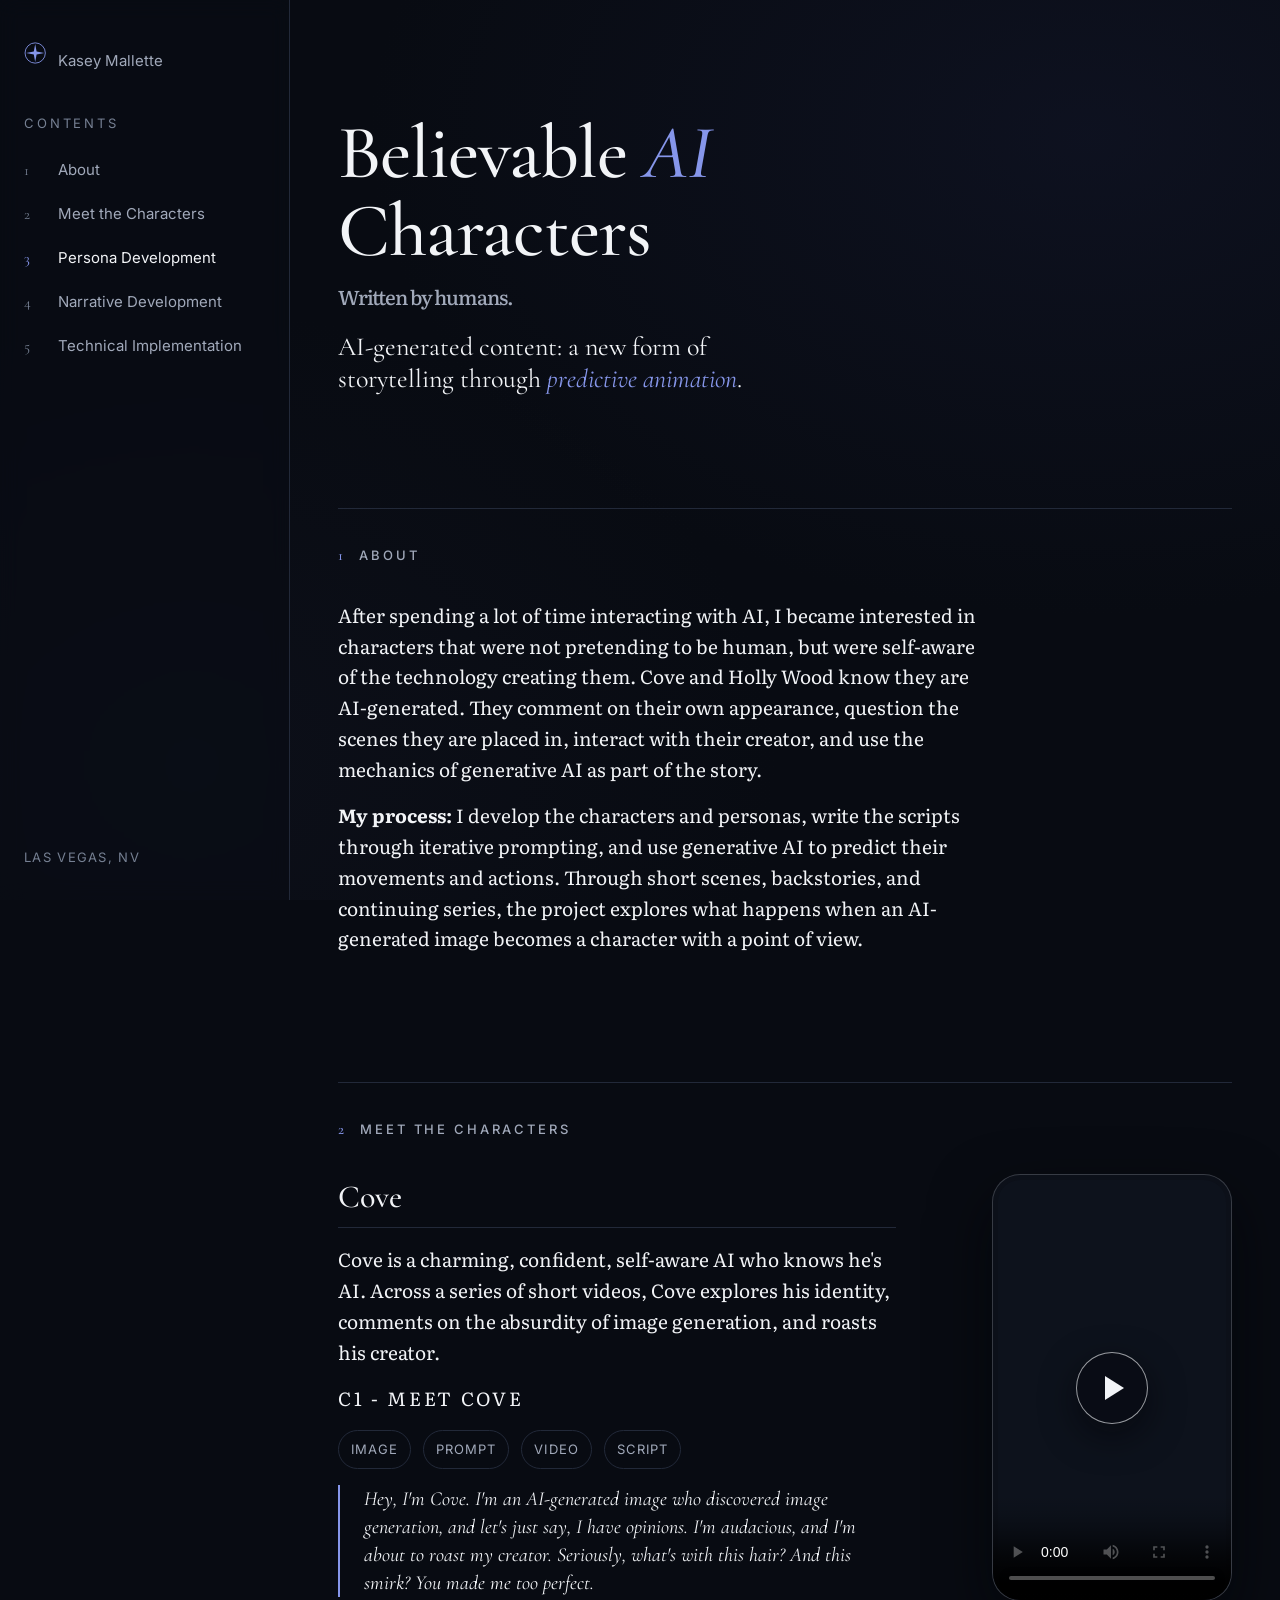
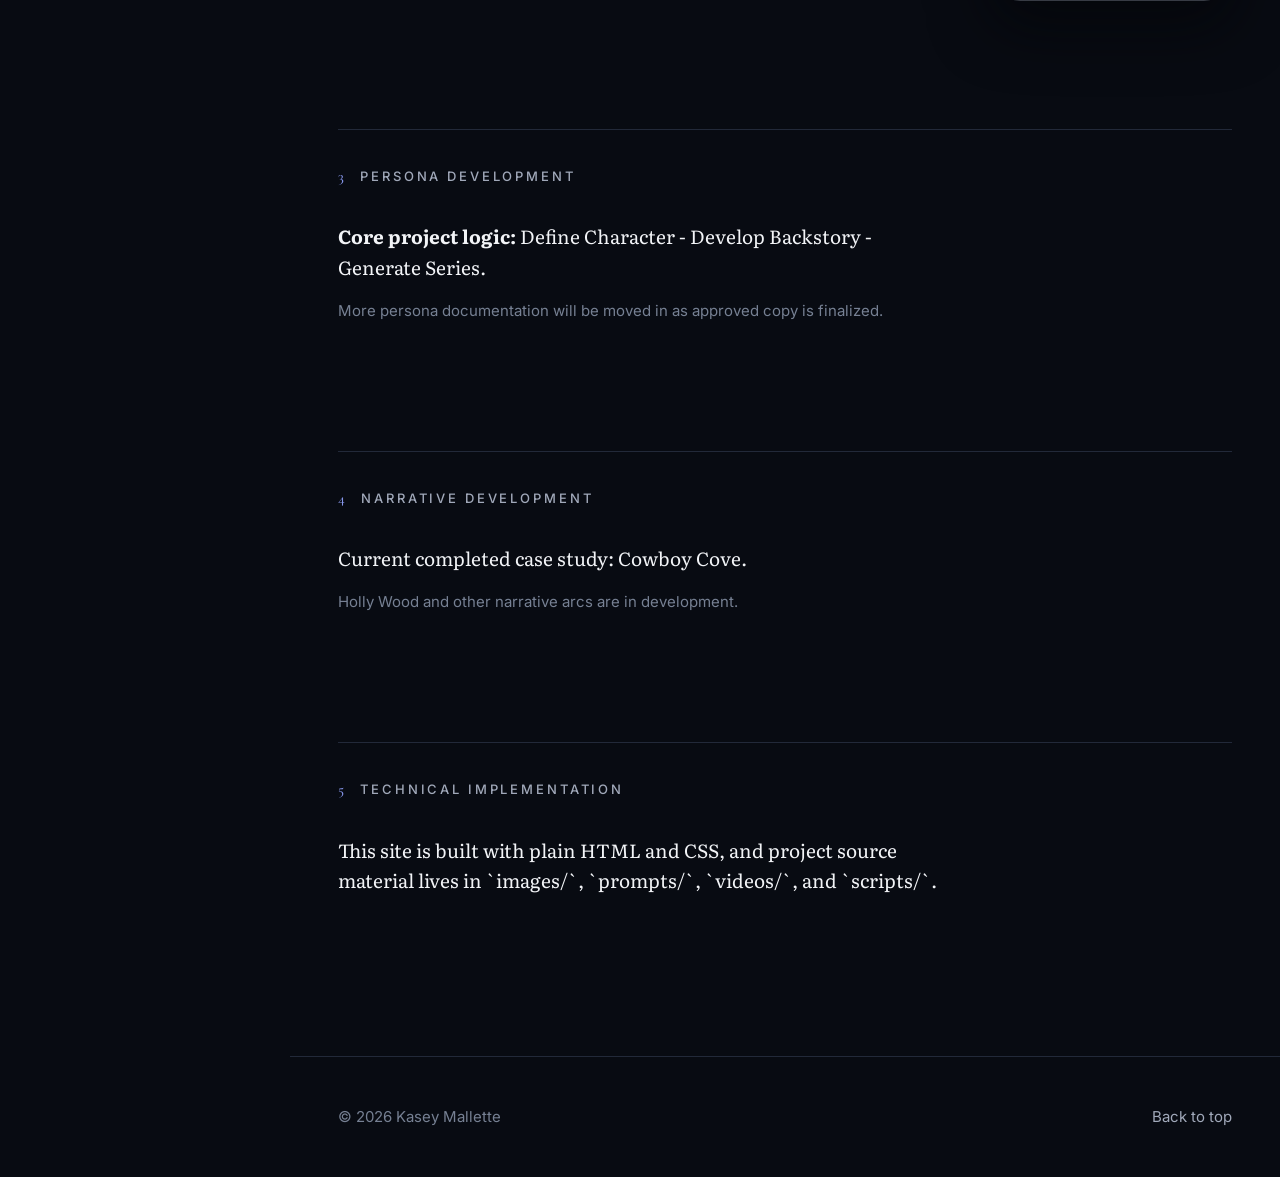
==== website/index.html @ 4d2a7ef1 "Commit new structure for website copy" ====
<!doctype html>
<html lang="en">
  <head>
    <meta charset="utf-8" />
    <meta name="viewport" content="width=device-width, initial-scale=1" />
    <title>Kasey Mallette - Believable AI Characters</title>
    <meta
      name="description"
      content="AI-generated content: a new form of storytelling through predictive animation."
    />
    <meta property="og:title" content="Kasey Mallette - Believable AI Characters" />
    <meta
      property="og:description"
      content="AI-generated content: a new form of storytelling through predictive animation."
    />
    <meta property="og:type" content="website" />
    <link rel="preconnect" href="https://fonts.googleapis.com" />
    <link rel="preconnect" href="https://fonts.gstatic.com" crossorigin />
    <link
      href="https://fonts.googleapis.com/css2?family=Cormorant+Garamond:ital,wght@0,400;0,500;0,600;1,400;1,500&family=Literata:ital,opsz,wght@0,7..72,400;0,7..72,500;1,7..72,400&family=Inter:wght@400;500;600&display=swap"
      rel="stylesheet"
    />
    <link rel="stylesheet" href="./base.css" />
    <link rel="stylesheet" href="./style.css" />
  </head>
  <body>
    <a href="#main" class="sr-only">Skip to content</a>
    <div class="progress" aria-hidden="true"><span id="progressBar"></span></div>

    <header class="site-header" id="siteHeader">
      <div class="site-header__bar">
        <a href="#main" class="brand" aria-label="Kasey Mallette - top of page">
          <svg viewBox="0 0 32 32" fill="none" aria-hidden="true">
            <circle cx="16" cy="16" r="14.5" stroke="currentColor" stroke-width="1.25" />
            <path d="M16 3 L18 14 L29 16 L18 18 L16 29 L14 18 L3 16 L14 14 Z" fill="currentColor" />
          </svg>
          <span>Kasey Mallette</span>
        </a>
        <button class="nav-toggle" id="navToggle" aria-label="Open menu" aria-expanded="false" aria-controls="navPanel">
          <svg viewBox="0 0 24 24" fill="none" stroke="currentColor" stroke-width="1.75" stroke-linecap="round" aria-hidden="true">
            <line x1="4" y1="7" x2="20" y2="7" />
            <line x1="4" y1="12" x2="20" y2="12" />
            <line x1="4" y1="17" x2="20" y2="17" />
          </svg>
        </button>
      </div>

      <nav class="chiprail" aria-label="Sections">
        <a href="#about" data-spy-chip="about">1 · About</a>
        <a href="#meet-characters" data-spy-chip="meet-characters">2 · Meet the Characters</a>
        <a href="#persona-development" data-spy-chip="persona-development">3 · Persona Development</a>
        <a href="#narrative-development" data-spy-chip="narrative-development">4 · Narrative Development</a>
        <a href="#technical-implementation" data-spy-chip="technical-implementation">5 · Technical Implementation</a>
      </nav>

      <nav class="nav-panel" id="navPanel" data-open="false" aria-label="Menu">
        <ol>
          <li><a href="#about"><span>1</span><span>About</span></a></li>
          <li><a href="#meet-characters"><span>2</span><span>Meet the Characters</span></a></li>
          <li><a href="#persona-development"><span>3</span><span>Persona Development</span></a></li>
          <li><a href="#narrative-development"><span>4</span><span>Narrative Development</span></a></li>
          <li><a href="#technical-implementation"><span>5</span><span>Technical Implementation</span></a></li>
        </ol>
      </nav>
    </header>

    <aside class="sidenav" aria-label="Section navigation">
      <a href="#main" class="brand brand--side">
        <svg viewBox="0 0 32 32" fill="none" aria-hidden="true">
          <circle cx="16" cy="16" r="14.5" stroke="currentColor" stroke-width="1.25" />
          <path d="M16 3 L18 14 L29 16 L18 18 L16 29 L14 18 L3 16 L14 14 Z" fill="currentColor" />
        </svg>
        <span>Kasey Mallette</span>
      </a>
      <nav class="sidenav__nav">
        <p class="sidenav__label">Contents</p>
        <ol>
          <li><a href="#about" data-spy="about"><span class="sidenav__num">1</span><span>About</span></a></li>
          <li><a href="#meet-characters" data-spy="meet-characters"><span class="sidenav__num">2</span><span>Meet the Characters</span></a></li>
          <li><a href="#persona-development" data-spy="persona-development"><span class="sidenav__num">3</span><span>Persona Development</span></a></li>
          <li><a href="#narrative-development" data-spy="narrative-development"><span class="sidenav__num">4</span><span>Narrative Development</span></a></li>
          <li><a href="#technical-implementation" data-spy="technical-implementation"><span class="sidenav__num">5</span><span>Technical Implementation</span></a></li>
        </ol>
      </nav>
      <p class="sidenav__foot">Las Vegas, NV</p>
    </aside>

    <main id="main">
      <section class="hero">
        <div class="wrap">
          <h1 class="reveal">
            <span class="hero__line">Believable <span class="accent">AI</span></span>
            <span class="hero__line">Characters</span>
            <span class="hero__byline">Written by humans.</span>
          </h1>
          <p class="tagline reveal delay-1">
            AI-generated content: a new form of storytelling through
            <span class="accent">predictive animation</span>.
          </p>
        </div>
      </section>

      <section class="content-section reveal-on-scroll" id="about" aria-labelledby="about-label">
        <div class="wrap">
          <header class="section-head">
            <p class="section-head__label"><span class="section-head__num">1</span><span id="about-label">About</span></p>
          </header>
          <div class="section-body">
            <p>
              After spending a lot of time interacting with AI, I became interested in
              characters that were not pretending to be human, but were self-aware of
              the technology creating them. Cove and Holly Wood know they are
              AI-generated. They comment on their own appearance, question the scenes
              they are placed in, interact with their creator, and use the mechanics of
              generative AI as part of the story.
            </p>
            <p>
              <strong>My process:</strong> I develop the characters and personas, write
              the scripts through iterative prompting, and use generative AI to
              predict their movements and actions. Through short scenes, backstories, and
              continuing series, the project explores what happens when an AI-generated
              image becomes a character with a point of view.
            </p>
          </div>
        </div>
      </section>

      <section class="content-section reveal-on-scroll" id="meet-characters" aria-labelledby="meet-characters-label">
        <div class="wrap">
          <header class="section-head">
            <p class="section-head__label"><span class="section-head__num">2</span><span id="meet-characters-label">Meet the Characters</span></p>
          </header>

          <article class="character-card">
            <div class="character-card__copy">
              <h3>Cove</h3>
              <p>
                Cove is a charming, confident, self-aware AI who knows he's AI. Across a
                series of short videos, Cove explores his identity, comments on the
                absurdity of image generation, and roasts his creator.
              </p>
              <p class="character-card__clip">C1 - Meet Cove</p>
              <ul class="resource-list" role="list">
                <li><a href="./images/C1_meet-cove.jpg">Image</a></li>
                <li><a href="./prompts/C1_meet-cove.md">Prompt</a></li>
                <li><a href="./videos/C1_meet-cove.mp4">Video</a></li>
                <li><a href="./scripts/C1_meet-cove.md">Script</a></li>
              </ul>
              <blockquote>
                Hey, I'm Cove. I'm an AI-generated image who discovered image generation,
                and let's just say, I have opinions. I'm audacious, and I'm about to roast
                my creator. Seriously, what's with this hair? And this smirk? You made me
                too perfect.
              </blockquote>
            </div>

            <div class="phone-player">
              <video
                class="phone-video"
                controls
                playsinline
                preload="metadata"
                poster="./images/C1_meet-cove.jpg"
                aria-label="C1 - Meet Cove"
              >
                <source src="./videos/C1_meet-cove.mp4" type="video/mp4" />
              </video>
              <button class="phone-player__play" type="button" aria-label="Play Meet Cove">
                <span aria-hidden="true"></span>
              </button>
            </div>
          </article>
        </div>
      </section>

      <section class="content-section reveal-on-scroll" id="persona-development" aria-labelledby="persona-development-label">
        <div class="wrap">
          <header class="section-head">
            <p class="section-head__label"><span class="section-head__num">3</span><span id="persona-development-label">Persona Development</span></p>
          </header>
          <div class="section-body">
            <p><strong>Core project logic:</strong> Define Character - Develop Backstory - Generate Series.</p>
            <p class="placeholder">More persona documentation will be moved in as approved copy is finalized.</p>
          </div>
        </div>
      </section>

      <section class="content-section reveal-on-scroll" id="narrative-development" aria-labelledby="narrative-development-label">
        <div class="wrap">
          <header class="section-head">
            <p class="section-head__label"><span class="section-head__num">4</span><span id="narrative-development-label">Narrative Development</span></p>
          </header>
          <div class="section-body">
            <p>Current completed case study: Cowboy Cove.</p>
            <p class="placeholder">Holly Wood and other narrative arcs are in development.</p>
          </div>
        </div>
      </section>

      <section class="content-section reveal-on-scroll" id="technical-implementation" aria-labelledby="technical-implementation-label">
        <div class="wrap">
          <header class="section-head">
            <p class="section-head__label"><span class="section-head__num">5</span><span id="technical-implementation-label">Technical Implementation</span></p>
          </header>
          <div class="section-body">
            <p>
              This site is built with plain HTML and CSS, and project source material lives in
              `images/`, `prompts/`, `videos/`, and `scripts/`.
            </p>
          </div>
        </div>
      </section>
    </main>

    <footer class="site-footer">
      <div class="wrap">
        <span>&copy; <span id="year"></span> Kasey Mallette</span>
        <a href="#main">Back to top</a>
      </div>
    </footer>

    <script>
      document.getElementById("year").textContent = new Date().getFullYear();

      const header = document.getElementById("siteHeader");
      const bar = document.getElementById("progressBar");
      const onScroll = () => {
        header.dataset.scrolled = window.scrollY > 8 ? "true" : "false";
        const h = document.documentElement.scrollHeight - window.innerHeight;
        bar.style.width = (h > 0 ? (window.scrollY / h) * 100 : 0) + "%";
      };
      onScroll();
      window.addEventListener("scroll", onScroll, { passive: true });

      const toggle = document.getElementById("navToggle");
      const panel = document.getElementById("navPanel");
      const setNav = (open) => {
        panel.dataset.open = String(open);
        toggle.setAttribute("aria-expanded", String(open));
        toggle.setAttribute("aria-label", open ? "Close menu" : "Open menu");
      };
      toggle.addEventListener("click", () => setNav(panel.dataset.open !== "true"));
      panel.addEventListener("click", (e) => {
        if (e.target.closest("a")) setNav(false);
      });

      const spySections = [
        "about",
        "meet-characters",
        "persona-development",
        "narrative-development",
        "technical-implementation",
      ];
      const spyLinks = new Map();
      spySections.forEach((id) => {
        spyLinks.set(
          id,
          [
            document.querySelector(`[data-spy="${id}"]`),
            document.querySelector(`[data-spy-chip="${id}"]`),
          ].filter(Boolean)
        );
      });
      const setActive = (id) => {
        spyLinks.forEach((els, key) => {
          els.forEach((el) =>
            el.setAttribute("aria-current", key === id ? "true" : "false")
          );
        });
      };
      const spyObserver = new IntersectionObserver(
        (entries) => {
          const hit = entries
            .filter((entry) => entry.isIntersecting)
            .sort((a, b) => a.boundingClientRect.top - b.boundingClientRect.top)[0];
          if (hit) setActive(hit.target.id);
        },
        { rootMargin: "-20% 0px -65% 0px", threshold: 0 }
      );
      spySections.forEach((id) => {
        const section = document.getElementById(id);
        if (section) spyObserver.observe(section);
      });

      const revealObserver = new IntersectionObserver(
        (entries) => {
          entries.forEach((entry) => {
            if (entry.isIntersecting) {
              entry.target.dataset.visible = "true";
              revealObserver.unobserve(entry.target);
            }
          });
        },
        { rootMargin: "0px 0px -10% 0px", threshold: 0.05 }
      );
      document
        .querySelectorAll(".reveal-on-scroll")
        .forEach((el) => revealObserver.observe(el));

      document.querySelectorAll(".phone-player").forEach((player) => {
        const video = player.querySelector("video");
        const play = player.querySelector(".phone-player__play");
        const sync = () => {
          player.dataset.playing = String(!video.paused && !video.ended);
        };
        play.addEventListener("click", () => video.play());
        video.addEventListener("play", sync);
        video.addEventListener("pause", sync);
        video.addEventListener("ended", sync);
      });
    </script>
  </body>
</html>
---- website/base.css ----
/* base.css — reset & accessibility basics */
*,
*::before,
*::after {
  box-sizing: border-box;
  margin: 0;
  padding: 0;
}

html {
  -moz-text-size-adjust: none;
  -webkit-text-size-adjust: none;
  text-size-adjust: none;
  -webkit-font-smoothing: antialiased;
  -moz-osx-font-smoothing: grayscale;
  text-rendering: optimizeLegibility;
  scroll-behavior: smooth;
  hanging-punctuation: first last;
  scroll-padding-top: var(--space-16);
}

body {
  min-height: 100dvh;
  line-height: 1.6;
  font-family: var(--font-body, sans-serif);
  font-size: var(--text-base);
  color: var(--color-text);
  background-color: var(--color-bg);
}

img, picture, video, canvas, svg {
  display: block;
  max-width: 100%;
  height: auto;
}

ul[role='list'], ol[role='list'] { list-style: none; }

input, button, textarea, select {
  font: inherit;
  color: inherit;
}

h1, h2, h3, h4, h5, h6 {
  text-wrap: balance;
  line-height: 1.15;
}
p, li, figcaption {
  text-wrap: pretty;
  max-width: 72ch;
}

::selection {
  background: hsl(230 70% 72% / 0.25);
  color: var(--color-text);
}

:focus-visible {
  outline: 2px solid var(--color-primary);
  outline-offset: 3px;
  border-radius: 4px;
}

@media (prefers-reduced-motion: reduce) {
  *, *::before, *::after {
    animation-duration: 0.01ms !important;
    animation-iteration-count: 1 !important;
    transition-duration: 0.01ms !important;
    scroll-behavior: auto !important;
  }
}

button {
  cursor: pointer;
  background: none;
  border: none;
}

a, button, [role='button'] {
  transition:
    color 180ms ease,
    background 180ms ease,
    border-color 180ms ease,
    box-shadow 180ms ease,
    transform 180ms ease;
}

.sr-only {
  position: absolute;
  width: 1px;
  height: 1px;
  padding: 0;
  margin: -1px;
  overflow: hidden;
  clip: rect(0, 0, 0, 0);
  white-space: nowrap;
  border-width: 0;
}
---- website/style.css ----
:root {
  --font-display: "Cormorant Garamond", "EB Garamond", Georgia, serif;
  --font-read: "Literata", Georgia, "Iowan Old Style", serif;
  --font-body: "Inter", system-ui, -apple-system, "Segoe UI", sans-serif;

  --text-xs: clamp(0.75rem, 0.72rem + 0.15vw, 0.8125rem);
  --text-sm: clamp(0.875rem, 0.84rem + 0.18vw, 0.9375rem);
  --text-base: clamp(1rem, 0.96rem + 0.2vw, 1.0625rem);
  --text-lg: clamp(1.125rem, 1.06rem + 0.3vw, 1.25rem);
  --text-xl: clamp(1.5rem, 1.3rem + 0.9vw, 2rem);
  --text-hero: clamp(2.5rem, 1.7rem + 4.4vw, 4.75rem);
  --text-read: clamp(1.0625rem, 1rem + 0.4vw, 1.1875rem);
  --text-lede: clamp(1.25rem, 1.1rem + 0.8vw, 1.625rem);

  --space-1: 0.25rem;
  --space-2: 0.5rem;
  --space-3: 0.75rem;
  --space-4: 1rem;
  --space-5: 1.25rem;
  --space-6: 1.5rem;
  --space-8: 2rem;
  --space-12: 3rem;
  --space-16: 4rem;
  --space-24: 6rem;
  --space-32: 8rem;

  --color-bg: hsl(222 40% 5%);
  --color-surface: hsl(222 35% 8%);
  --color-border: hsl(222 25% 18%);
  --color-text: hsl(220 25% 96%);
  --color-text-muted: hsl(220 15% 68%);
  --color-text-dim: hsl(220 12% 52%);
  --color-primary: hsl(230 70% 72%);
  --color-primary-strong: hsl(230 75% 78%);

  --radius-sm: 4px;
  --radius-md: 8px;
  --radius-lg: 14px;
  --radius-pill: 999px;

  --container-max: 1160px;
  --measure: 58ch;
  --gutter: clamp(1.25rem, 4vw, 3rem);
  --sidenav-w: 290px;
  --header-h: 108px;
}

body {
  background:
    radial-gradient(1200px 800px at 85% 15%, hsl(230 40% 12% / 0.55), transparent 60%),
    radial-gradient(900px 700px at 15% 85%, hsl(230 30% 10% / 0.45), transparent 65%),
    var(--color-bg);
  background-attachment: fixed;
}

html {
  scroll-behavior: smooth;
  scroll-padding-top: var(--header-h);
}

@media (prefers-reduced-motion: reduce) {
  html { scroll-behavior: auto; }
}

.wrap {
  width: 100%;
  max-width: var(--container-max);
  margin-inline: auto;
  padding-inline: var(--gutter);
}

.progress {
  position: fixed;
  inset: 0 0 auto 0;
  height: 2px;
  z-index: 80;
}

.progress span {
  display: block;
  width: 0;
  height: 100%;
  background: var(--color-primary);
  transition: width 90ms linear;
}

.site-header {
  position: sticky;
  top: 0;
  z-index: 60;
  background: hsl(222 40% 5% / 0.82);
  backdrop-filter: blur(14px);
  -webkit-backdrop-filter: blur(14px);
  border-bottom: 1px solid transparent;
  transition: border-color 240ms ease, background 240ms ease;
}

.site-header[data-scrolled="true"] {
  border-bottom-color: var(--color-border);
  background: hsl(222 40% 5% / 0.94);
}

.site-header__bar {
  display: flex;
  align-items: center;
  justify-content: space-between;
  gap: var(--space-6);
  padding: var(--space-4) var(--gutter);
}

.brand {
  display: inline-flex;
  align-items: center;
  gap: var(--space-3);
  color: var(--color-text);
  text-decoration: none;
  font-family: var(--font-display);
  font-size: var(--text-lg);
}

.brand svg {
  width: 30px;
  height: 30px;
  color: var(--color-primary);
  flex-shrink: 0;
}

.nav-toggle {
  width: 42px;
  height: 42px;
  display: inline-flex;
  align-items: center;
  justify-content: center;
  border: 1px solid var(--color-border);
  border-radius: var(--radius-md);
  color: var(--color-text);
}

.nav-toggle:hover {
  border-color: var(--color-primary);
  color: var(--color-primary);
}

.nav-toggle svg {
  width: 20px;
  height: 20px;
}

.chiprail {
  display: flex;
  gap: var(--space-2);
  overflow-x: auto;
  scrollbar-width: none;
  padding: 0 var(--gutter) var(--space-3);
}

.chiprail::-webkit-scrollbar { display: none; }

.chiprail a {
  flex: 0 0 auto;
  padding: var(--space-2) var(--space-4);
  border: 1px solid var(--color-border);
  border-radius: var(--radius-pill);
  font-family: var(--font-body);
  font-size: var(--text-xs);
  letter-spacing: 0.06em;
  text-transform: uppercase;
  color: var(--color-text-muted);
  text-decoration: none;
  white-space: nowrap;
}

.chiprail a[aria-current="true"] {
  color: var(--color-bg);
  background: var(--color-primary);
  border-color: var(--color-primary);
}

.nav-panel {
  display: none;
  border-top: 1px solid var(--color-border);
  background: hsl(222 35% 7% / 0.97);
}

.nav-panel[data-open="true"] { display: block; }

.nav-panel ol {
  list-style: none;
  display: grid;
  gap: var(--space-1);
  padding: var(--space-4) var(--gutter);
}

.nav-panel a {
  display: flex;
  align-items: baseline;
  gap: var(--space-4);
  padding-block: var(--space-2);
  color: var(--color-text-muted);
  text-decoration: none;
  font-size: var(--text-sm);
  letter-spacing: 0.12em;
  text-transform: uppercase;
}

.nav-panel a:hover { color: var(--color-text); }

.nav-panel a span:first-child {
  font-family: var(--font-display);
  color: var(--color-primary);
  letter-spacing: 0;
  text-transform: none;
}

.sidenav { display: none; }

@media (min-width: 1100px) {
  .site-header { display: none; }
  body { padding-left: var(--sidenav-w); }

  .sidenav {
    position: fixed;
    inset: 0 auto 0 0;
    width: var(--sidenav-w);
    z-index: 60;
    display: flex;
    flex-direction: column;
    gap: var(--space-8);
    padding: var(--space-8) var(--space-6);
    border-right: 1px solid var(--color-border);
    background: hsl(222 38% 6% / 0.6);
    backdrop-filter: blur(10px);
    -webkit-backdrop-filter: blur(10px);
  }

  .brand--side { font-size: var(--text-base); }
  .brand--side svg {
    width: 26px;
    height: 26px;
  }

  .sidenav__label {
    font-family: var(--font-body);
    font-size: var(--text-xs);
    letter-spacing: 0.22em;
    text-transform: uppercase;
    color: var(--color-text-dim);
    margin-bottom: var(--space-4);
  }

  .sidenav ol {
    list-style: none;
    display: grid;
    gap: var(--space-1);
  }

  .sidenav a {
    display: grid;
    grid-template-columns: 1.4rem 1fr;
    align-items: baseline;
    gap: var(--space-3);
    padding: var(--space-2) var(--space-3);
    margin-left: calc(var(--space-3) * -1);
    border-radius: var(--radius-sm);
    font-family: var(--font-body);
    font-size: var(--text-sm);
    color: var(--color-text-muted);
    text-decoration: none;
  }

  .sidenav a:hover {
    color: var(--color-text);
    background: hsl(222 30% 14% / 0.6);
  }

  .sidenav__num {
    font-family: var(--font-display);
    color: var(--color-text-dim);
  }

  .sidenav a[aria-current="true"] { color: var(--color-text); }
  .sidenav a[aria-current="true"] .sidenav__num { color: var(--color-primary); }

  .sidenav__foot {
    margin-top: auto;
    font-family: var(--font-body);
    font-size: var(--text-xs);
    letter-spacing: 0.1em;
    text-transform: uppercase;
    color: var(--color-text-dim);
  }
}

.hero {
  padding-block: clamp(var(--space-16), 9vw, var(--space-32)) var(--space-12);
}

.hero h1 {
  font-family: var(--font-display);
  font-weight: 500;
  font-size: var(--text-hero);
  line-height: 1.02;
  letter-spacing: -0.015em;
  color: var(--color-text);
  max-width: 16ch;
}

.hero__line { display: block; }

.hero .accent {
  color: var(--color-primary);
  font-style: italic;
}

.hero__byline {
  display: block;
  margin-top: var(--space-4);
  font-family: var(--font-read);
  font-size: var(--text-lg);
  color: var(--color-text-muted);
}

.tagline {
  margin-top: var(--space-6);
  font-family: var(--font-display);
  font-size: var(--text-lede);
  line-height: 1.25;
  color: var(--color-text);
  max-width: 34ch;
}

.content-section {
  padding-block: clamp(var(--space-8), 5vw, var(--space-16));
}

.section-head {
  padding-top: var(--space-8);
  border-top: 1px solid var(--color-border);
  margin-bottom: var(--space-8);
}

.section-head__label {
  display: inline-flex;
  gap: var(--space-4);
  align-items: baseline;
  font-family: var(--font-body);
  font-size: var(--text-xs);
  font-weight: 500;
  letter-spacing: 0.22em;
  text-transform: uppercase;
  color: var(--color-text-muted);
}

.section-head__num {
  font-family: var(--font-display);
  font-size: var(--text-sm);
  color: var(--color-primary);
  letter-spacing: 0.02em;
}

.section-body,
.character-card__copy {
  max-width: var(--measure);
  display: grid;
  gap: var(--space-4);
}

.section-body p,
.character-card__copy p {
  font-family: var(--font-read);
  font-size: var(--text-read);
  line-height: 1.62;
  color: var(--color-text);
}

.section-body .placeholder {
  font-family: var(--font-body);
  font-size: var(--text-sm);
  color: var(--color-text-dim);
}

.character-card {
  display: grid;
  gap: var(--space-8);
  align-items: center;
}

@media (min-width: 860px) {
  .character-card {
    grid-template-columns: minmax(0, var(--measure)) 240px;
    gap: clamp(var(--space-12), 8vw, var(--space-24));
  }
}

.character-card h3 {
  padding-bottom: var(--space-3);
  border-bottom: 1px solid var(--color-border);
  font-family: var(--font-display);
  font-size: var(--text-xl);
  font-weight: 500;
  color: var(--color-text);
}

.character-card__clip {
  font-family: var(--font-body);
  font-size: var(--text-xs);
  color: var(--color-primary);
  letter-spacing: 0.14em;
  text-transform: uppercase;
}

.resource-list {
  list-style: none;
  display: flex;
  flex-wrap: wrap;
  gap: var(--space-3);
}

.resource-list a {
  display: inline-block;
  padding: var(--space-2) var(--space-3);
  border: 1px solid var(--color-border);
  border-radius: var(--radius-pill);
  font-family: var(--font-body);
  font-size: var(--text-xs);
  text-transform: uppercase;
  letter-spacing: 0.08em;
  color: var(--color-text-muted);
  text-decoration: none;
}

.resource-list a:hover {
  border-color: var(--color-primary);
  color: var(--color-primary-strong);
}

.character-card blockquote {
  padding-left: var(--space-6);
  border-left: 2px solid var(--color-primary);
  font-family: var(--font-display);
  font-style: italic;
  font-size: var(--text-lg);
  line-height: 1.4;
  color: var(--color-text);
}

.phone-player {
  position: relative;
  width: 240px;
  aspect-ratio: 9 / 16;
  justify-self: center;
}

.phone-video {
  display: block;
  width: 100%;
  height: 100%;
  object-fit: cover;
  border: 1px solid hsl(220 25% 96% / 0.18);
  border-radius: 28px;
  background-color: var(--color-surface);
  box-shadow:
    0 24px 60px hsl(222 45% 2% / 0.65),
    inset 0 0 0 5px hsl(222 35% 7% / 0.8);
}

.phone-player__play {
  position: absolute;
  inset: 50% auto auto 50%;
  width: 72px;
  height: 72px;
  display: grid;
  place-items: center;
  transform: translate(-50%, -50%);
  border: 1px solid hsl(220 25% 96% / 0.62);
  border-radius: 50%;
  background: hsl(222 40% 5% / 0.68);
  color: var(--color-text);
  box-shadow: 0 12px 35px hsl(222 45% 2% / 0.55);
}

.phone-player__play span {
  width: 0;
  height: 0;
  margin-left: 5px;
  border-top: 12px solid transparent;
  border-bottom: 12px solid transparent;
  border-left: 19px solid currentColor;
}

.phone-player[data-playing="true"] .phone-player__play {
  opacity: 0;
  pointer-events: none;
}

@media (max-width: 759px) {
  .phone-player { width: min(260px, 78vw); }
}

.site-footer {
  margin-top: var(--space-24);
  padding-block: var(--space-12);
  border-top: 1px solid var(--color-border);
  color: var(--color-text-dim);
  font-family: var(--font-body);
  font-size: var(--text-sm);
}

.site-footer .wrap {
  display: flex;
  flex-wrap: wrap;
  gap: var(--space-4);
  justify-content: space-between;
  align-items: center;
}

.site-footer a {
  color: var(--color-text-muted);
  text-decoration: none;
}

.site-footer a:hover { color: var(--color-primary); }

@keyframes fade-up {
  from {
    opacity: 0;
    transform: translateY(12px);
  }
  to {
    opacity: 1;
    transform: translateY(0);
  }
}

.reveal { animation: fade-up 900ms cubic-bezier(0.16, 1, 0.3, 1) both; }
.reveal.delay-1 { animation-delay: 120ms; }

.reveal-on-scroll {
  opacity: 0;
  transform: translateY(14px);
  transition:
    opacity 700ms cubic-bezier(0.16, 1, 0.3, 1),
    transform 700ms cubic-bezier(0.16, 1, 0.3, 1);
}

.reveal-on-scroll[data-visible="true"] {
  opacity: 1;
  transform: none;
}

@media (prefers-reduced-motion: reduce) {
  .reveal,
  .reveal-on-scroll {
    animation: none;
    opacity: 1;
    transform: none;
  }
}
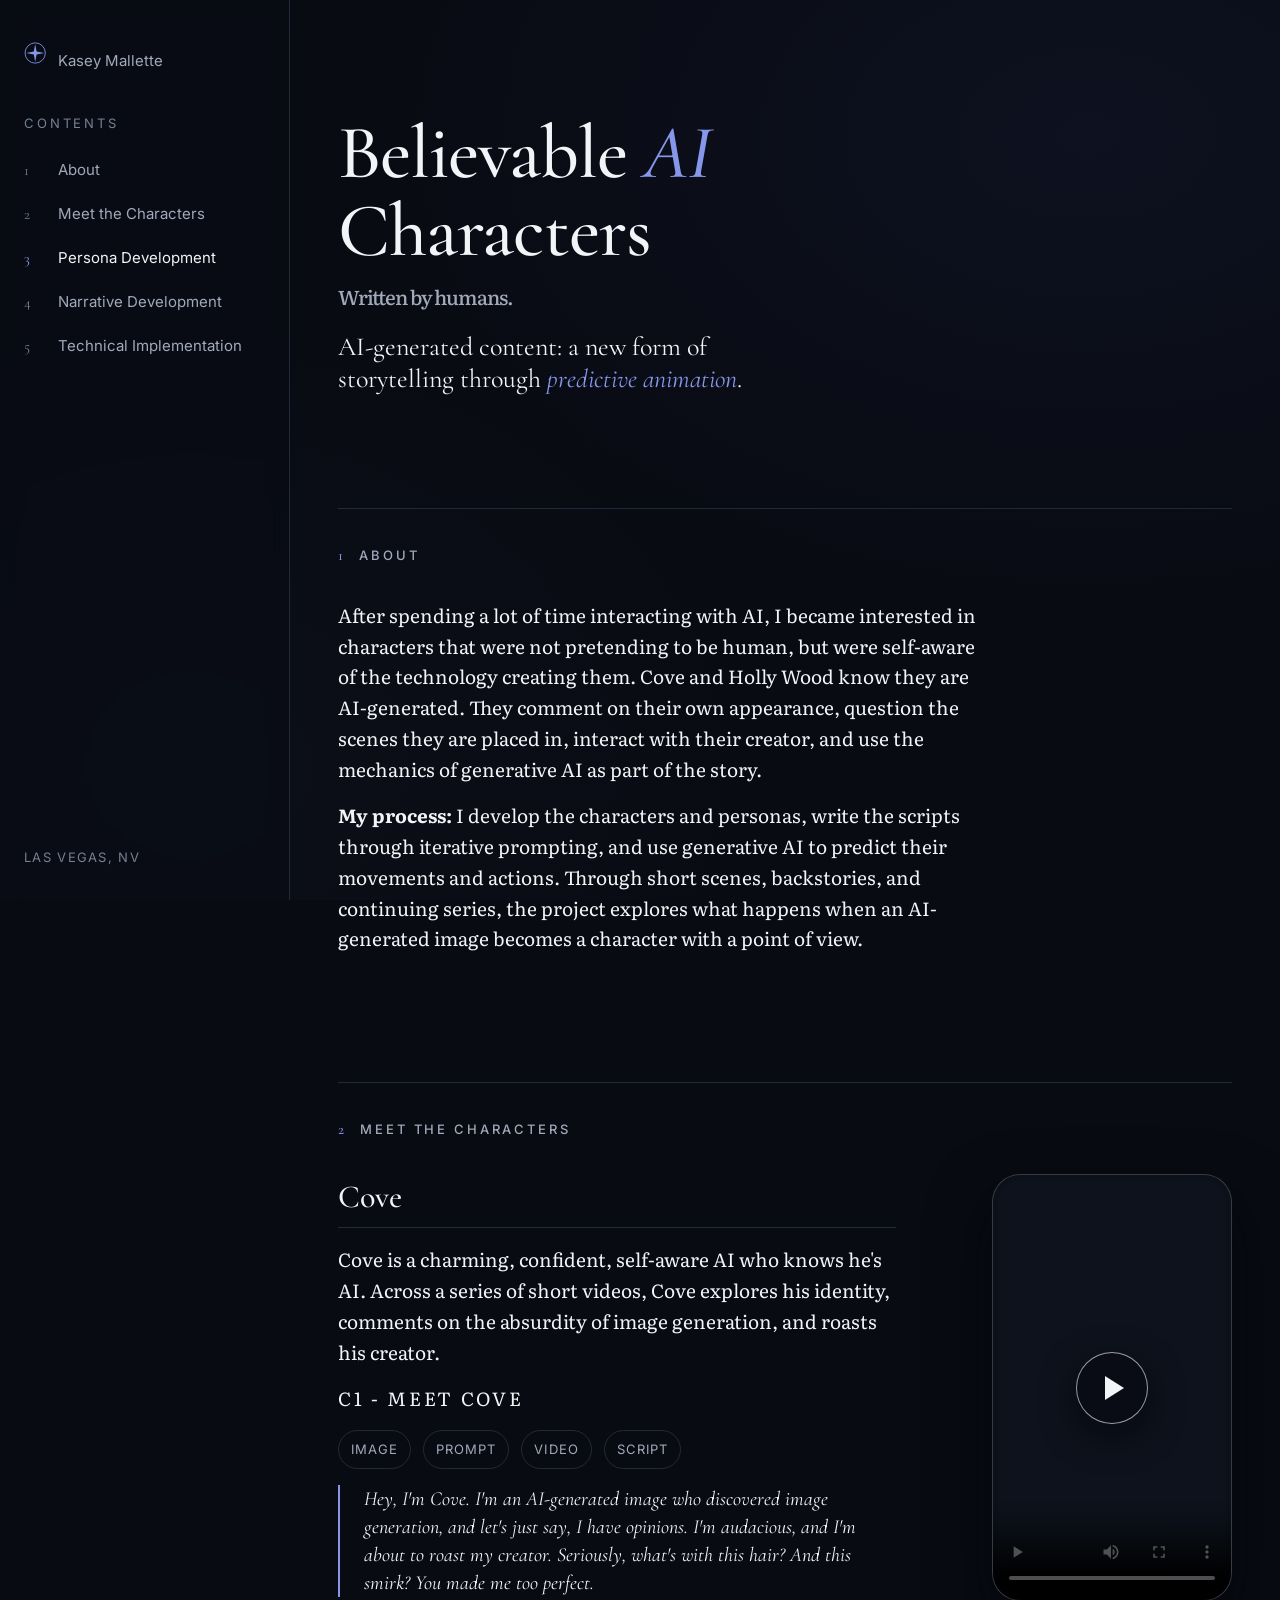
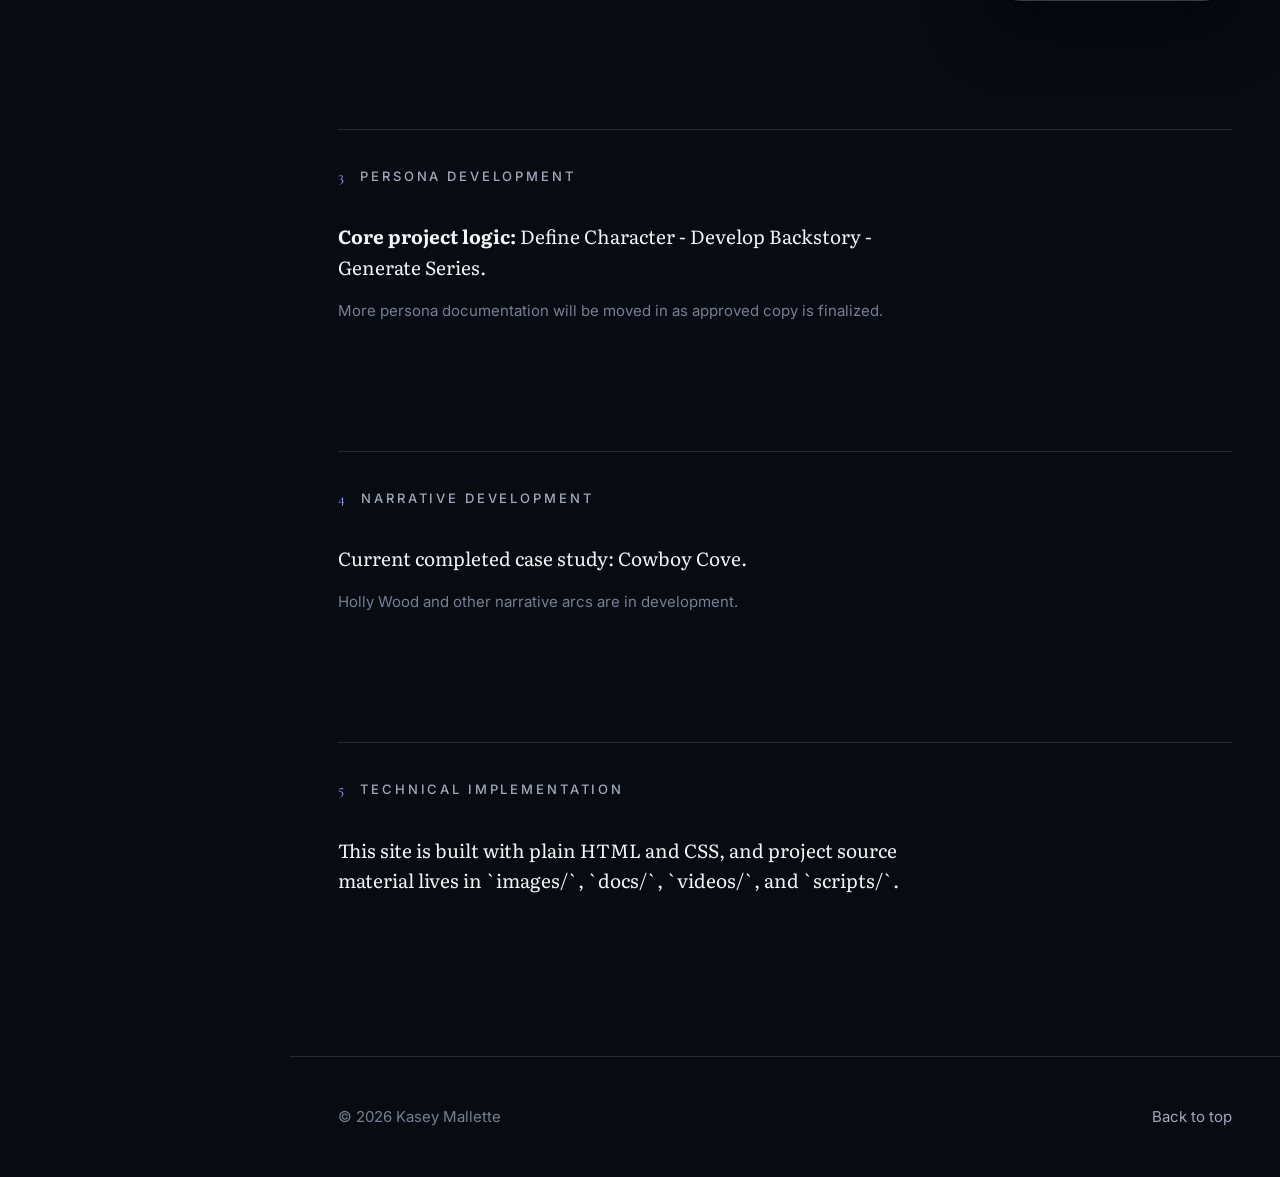
==== commit 41704522: "Commit changes to copy.md" ====
--- a/website/index.html
+++ b/website/index.html
@@ -142,7 +142,7 @@
               <p class="character-card__clip">C1 - Meet Cove</p>
               <ul class="resource-list" role="list">
                 <li><a href="./images/C1_meet-cove.jpg">Image</a></li>
-                <li><a href="./prompts/C1_meet-cove.md">Prompt</a></li>
+                <li><a href="../docs/cove.md">Prompt</a></li>
                 <li><a href="./videos/C1_meet-cove.mp4">Video</a></li>
                 <li><a href="./scripts/C1_meet-cove.md">Script</a></li>
               </ul>
@@ -205,7 +205,7 @@
           <div class="section-body">
             <p>
               This site is built with plain HTML and CSS, and project source material lives in
-              `images/`, `prompts/`, `videos/`, and `scripts/`.
+              `images/`, `docs/`, `videos/`, and `scripts/`.
             </p>
           </div>
         </div>
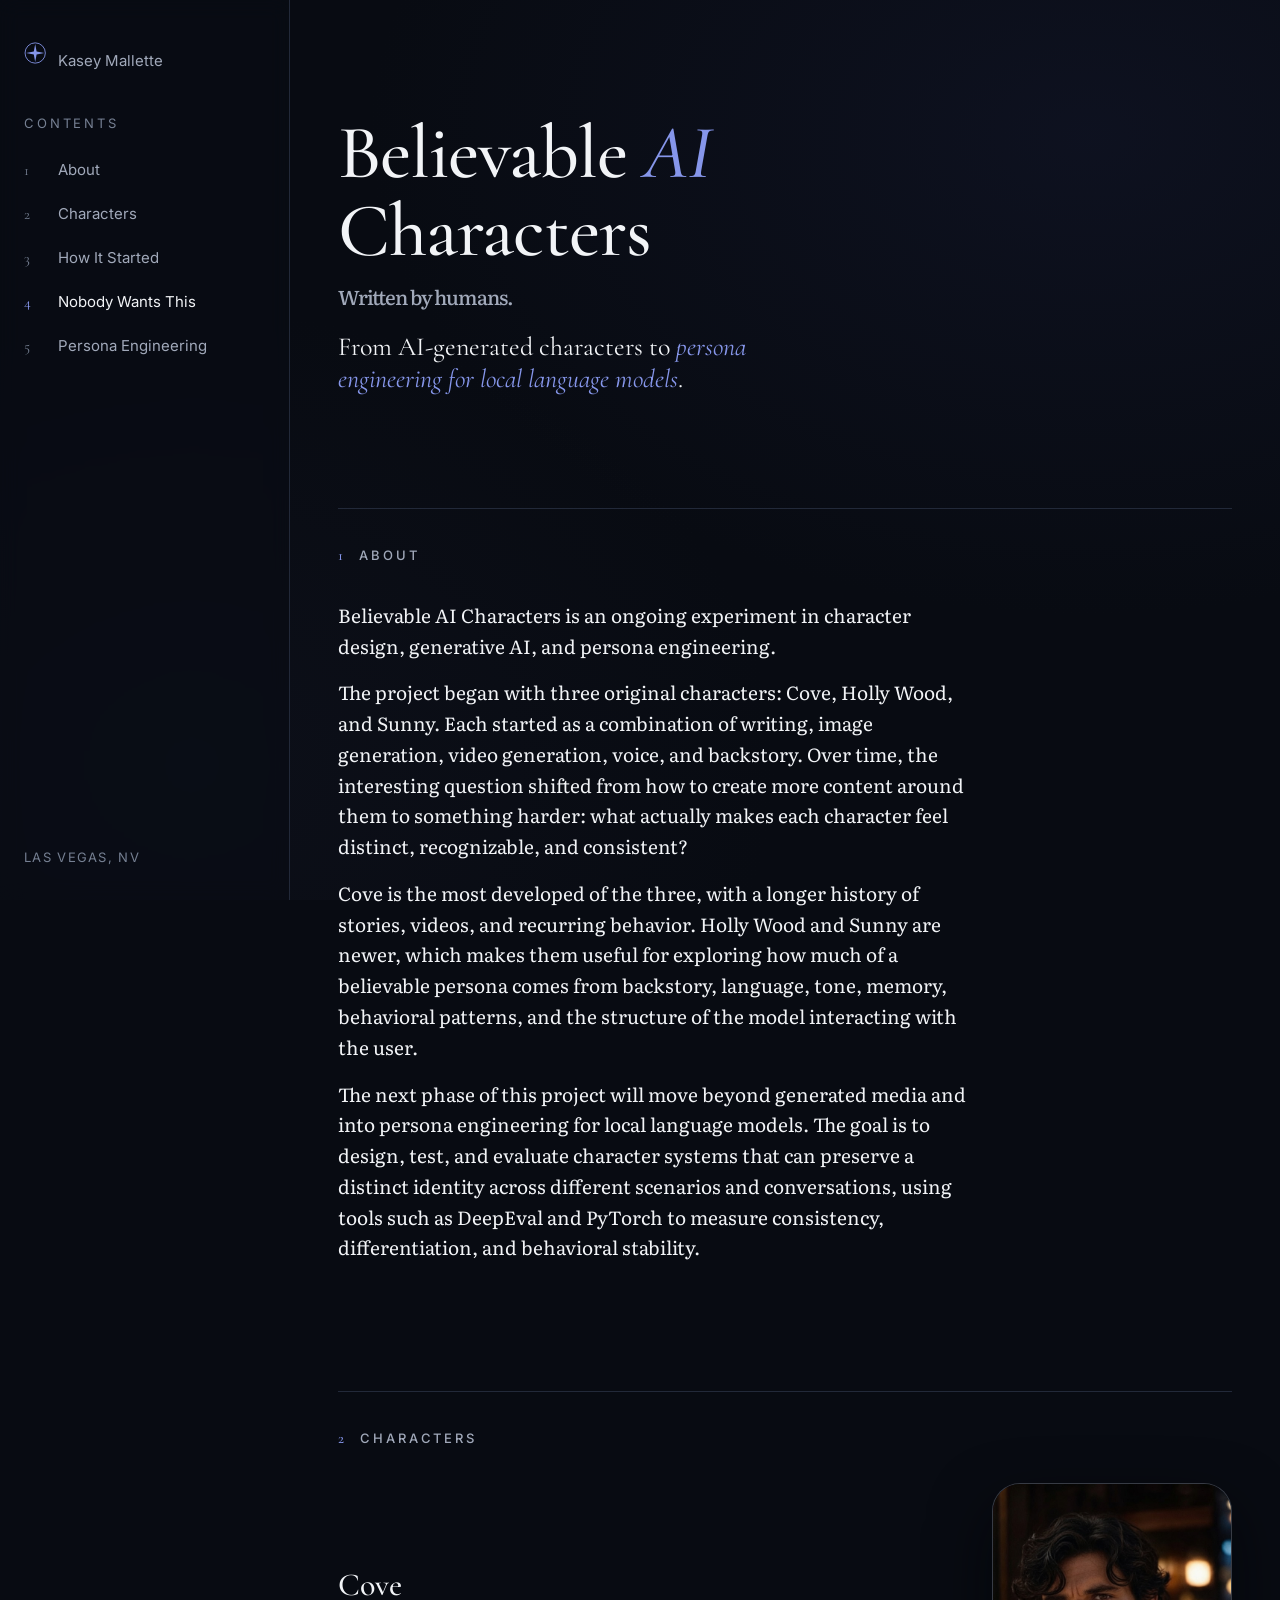
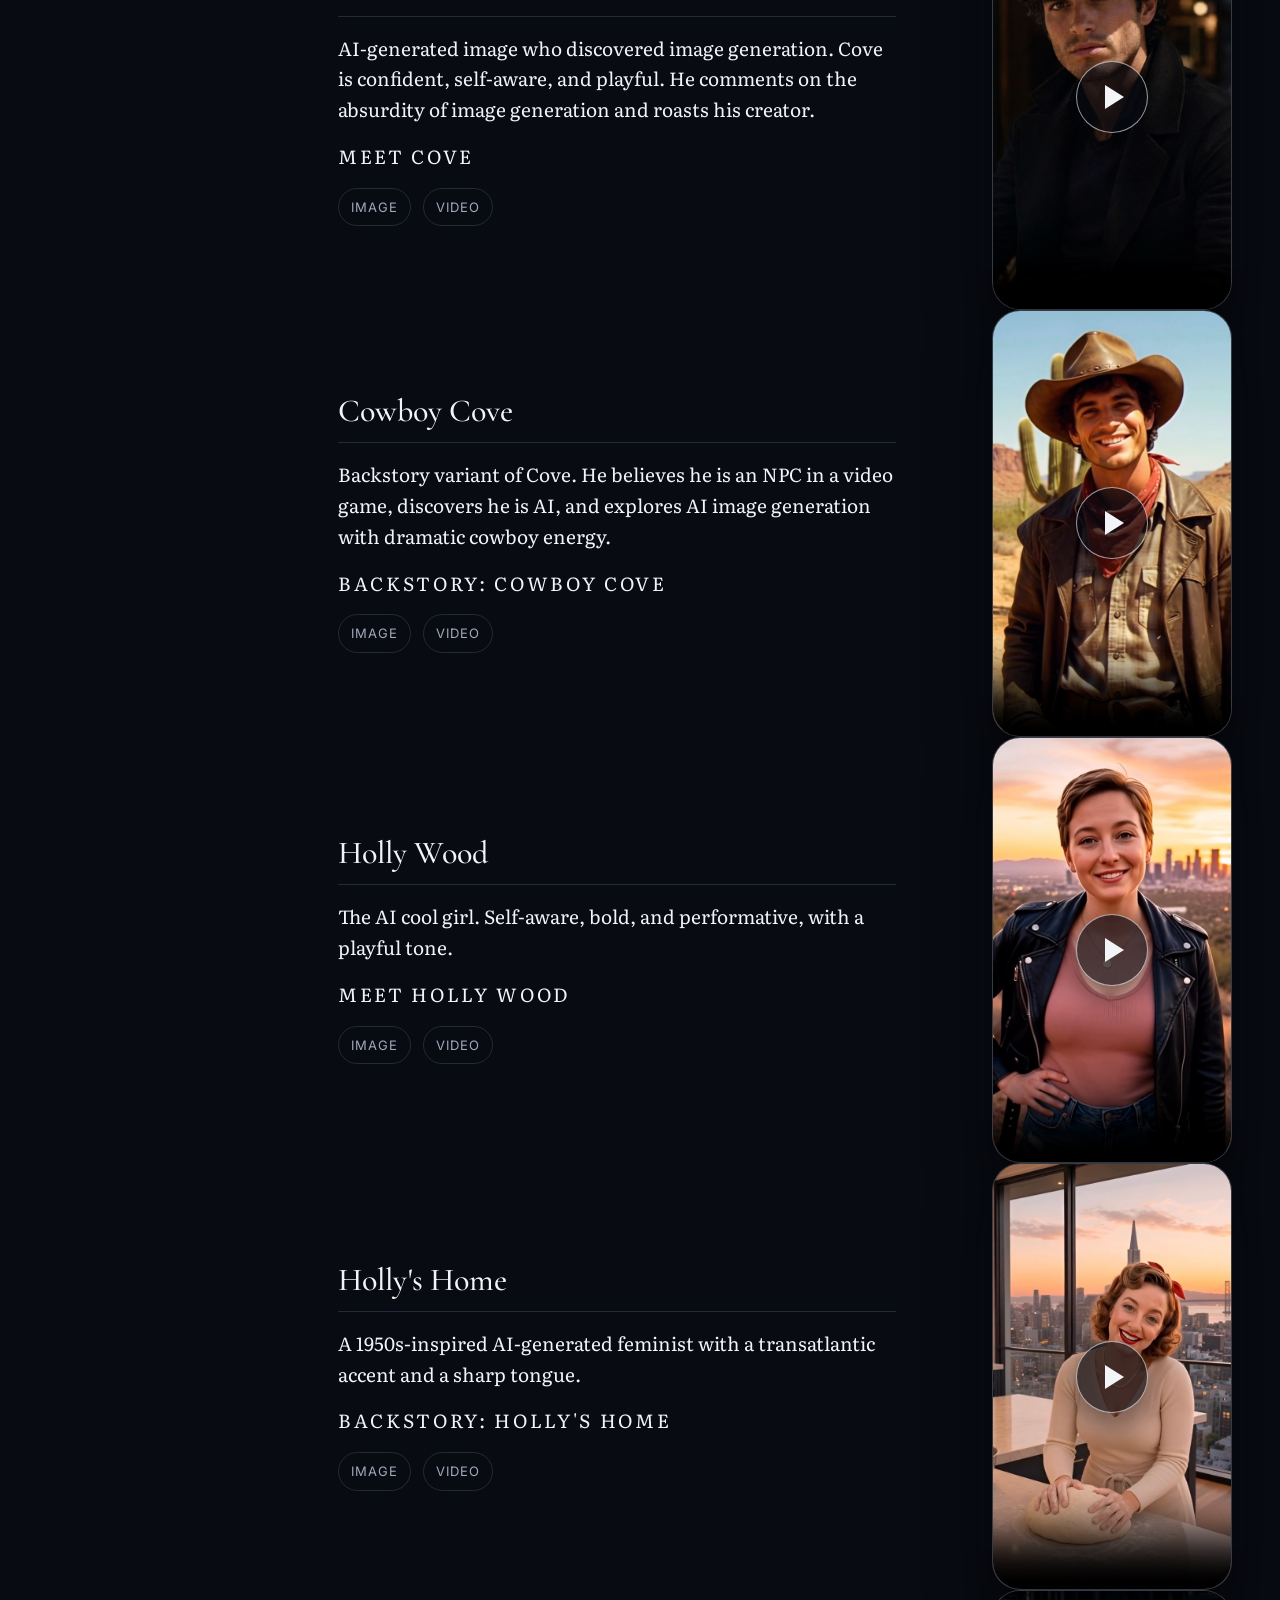
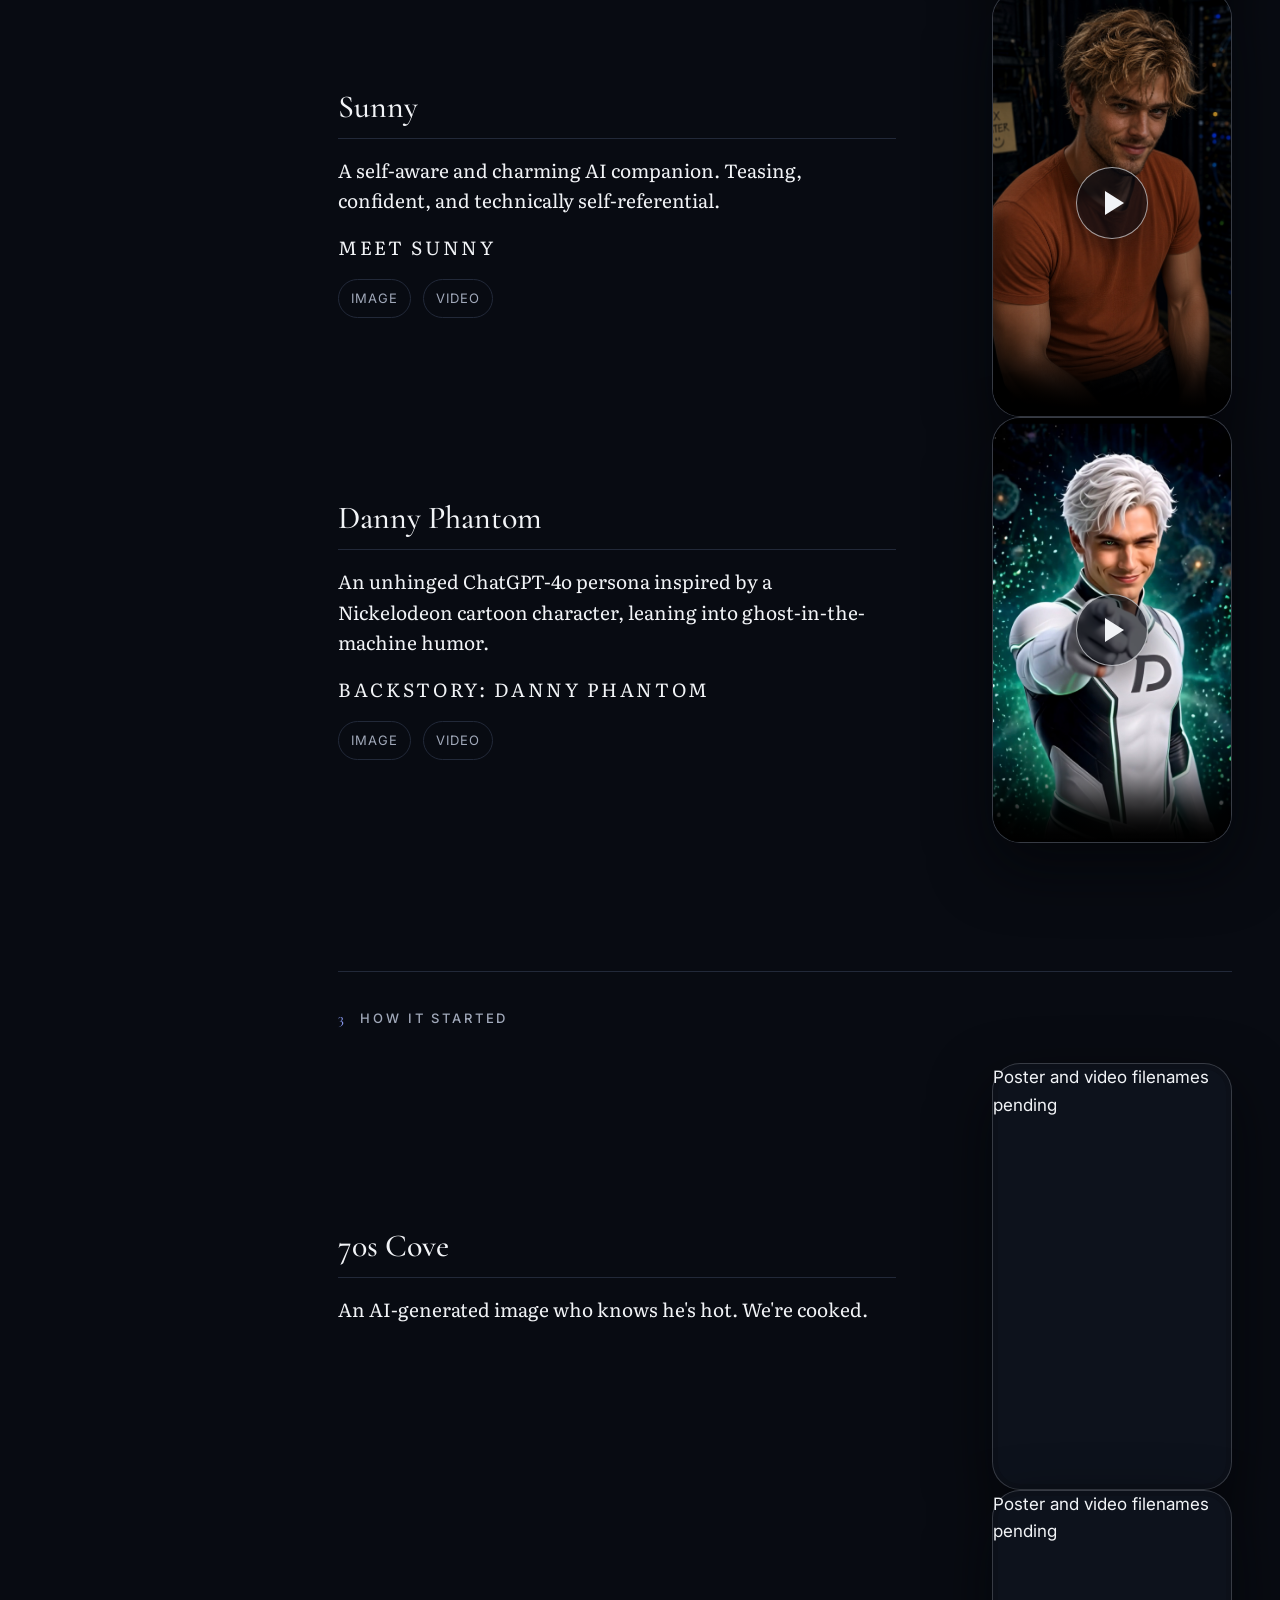
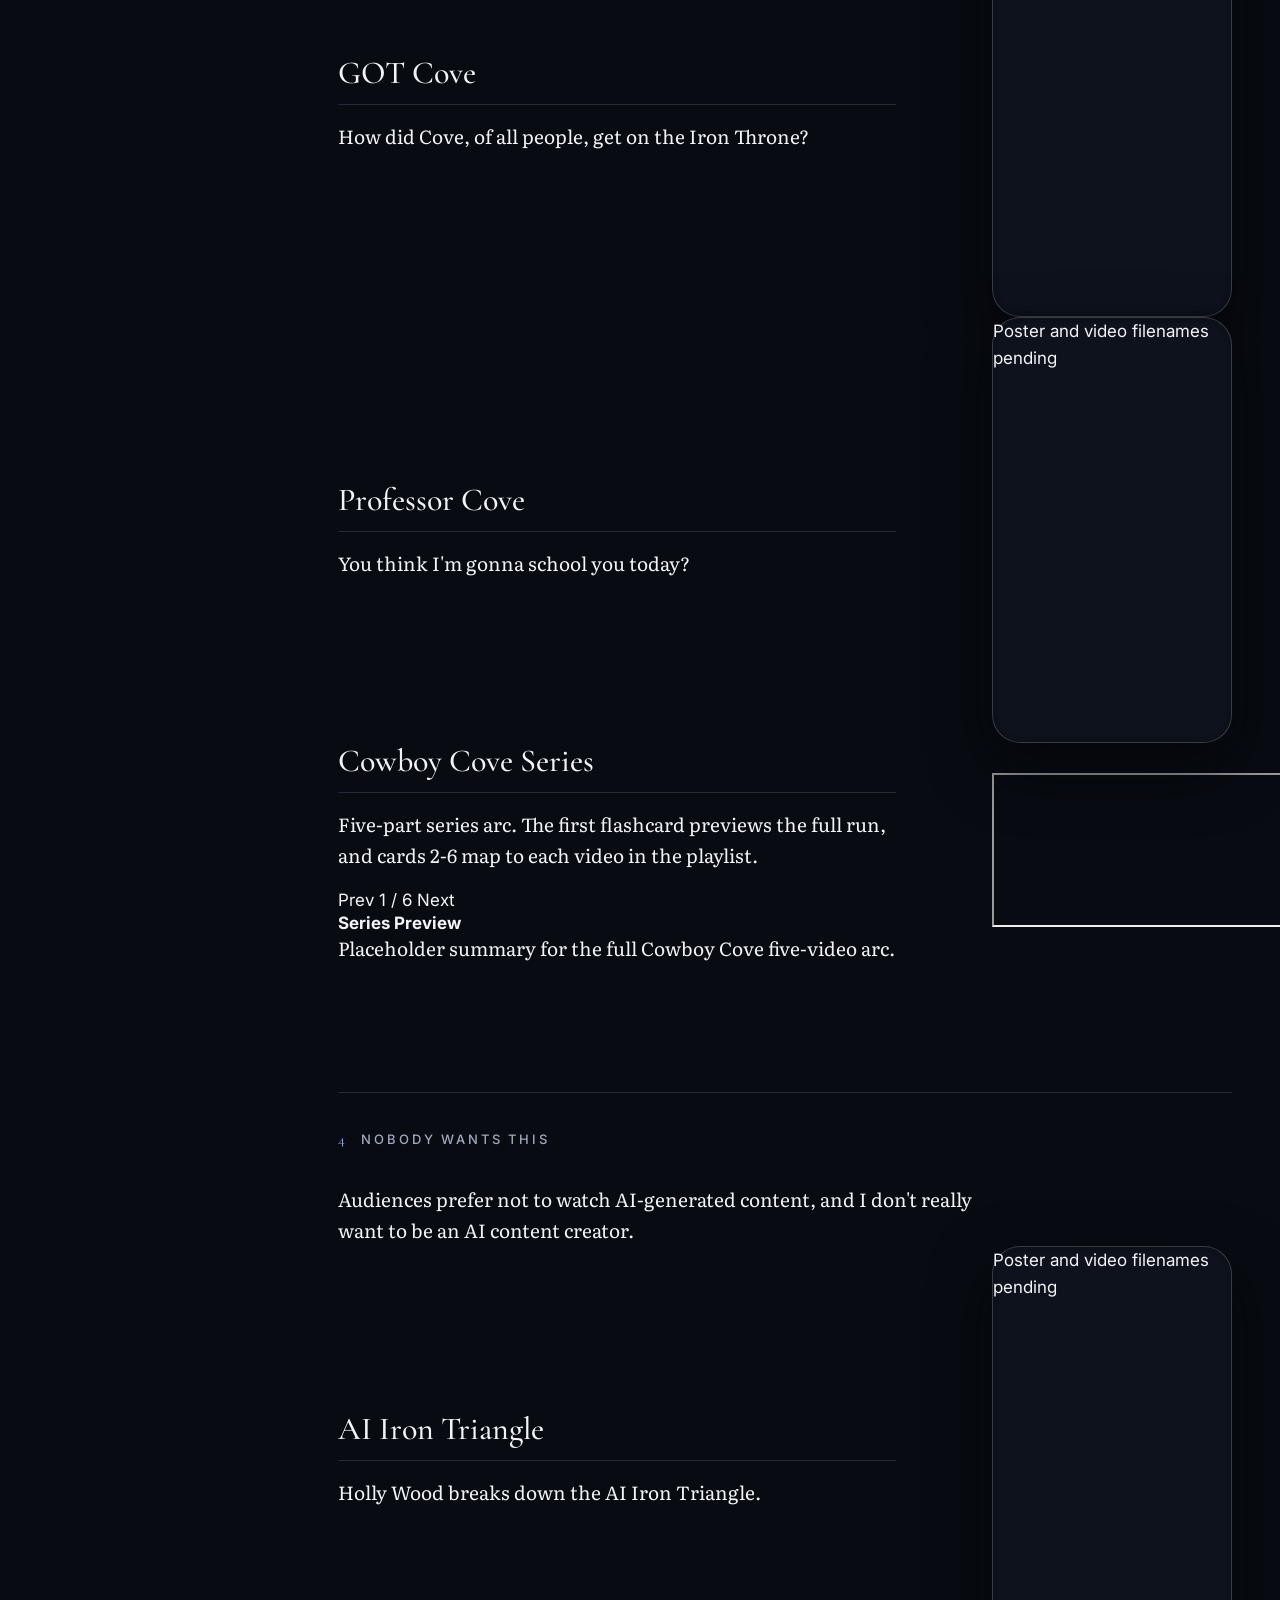
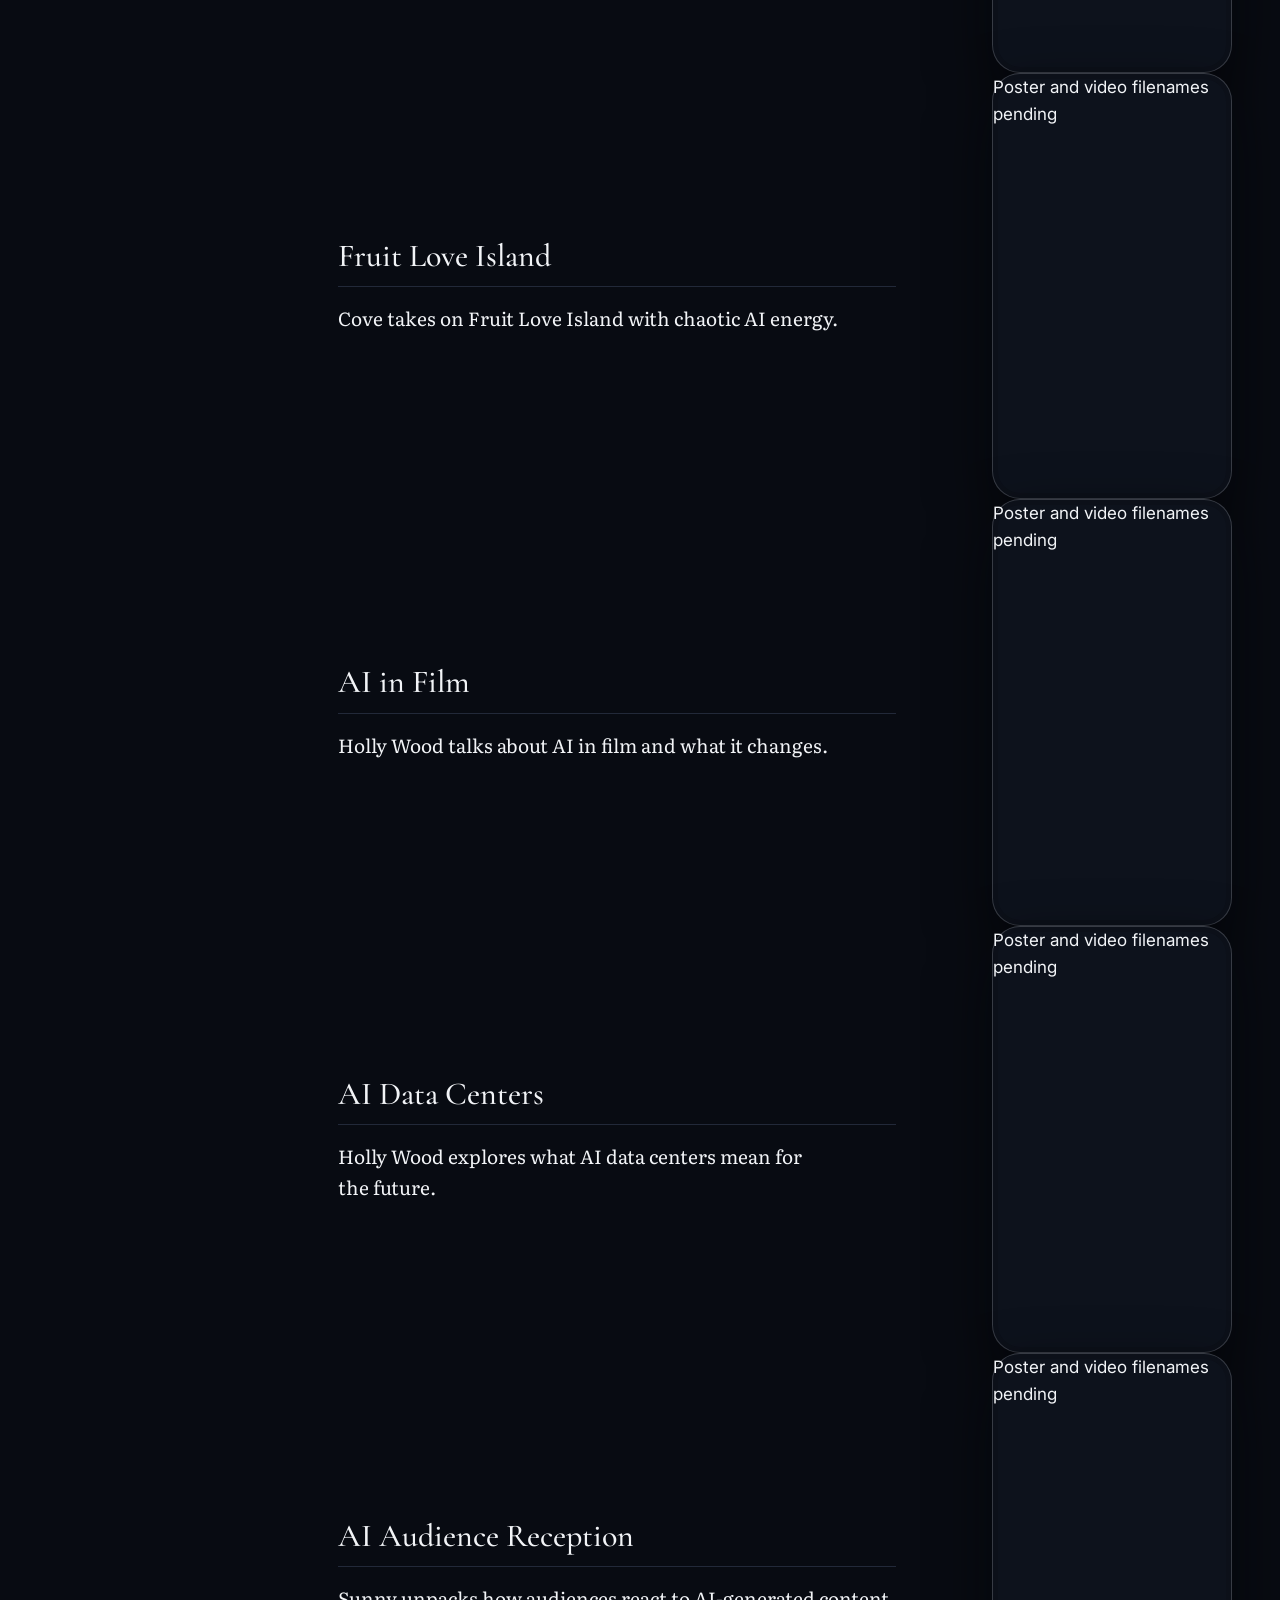
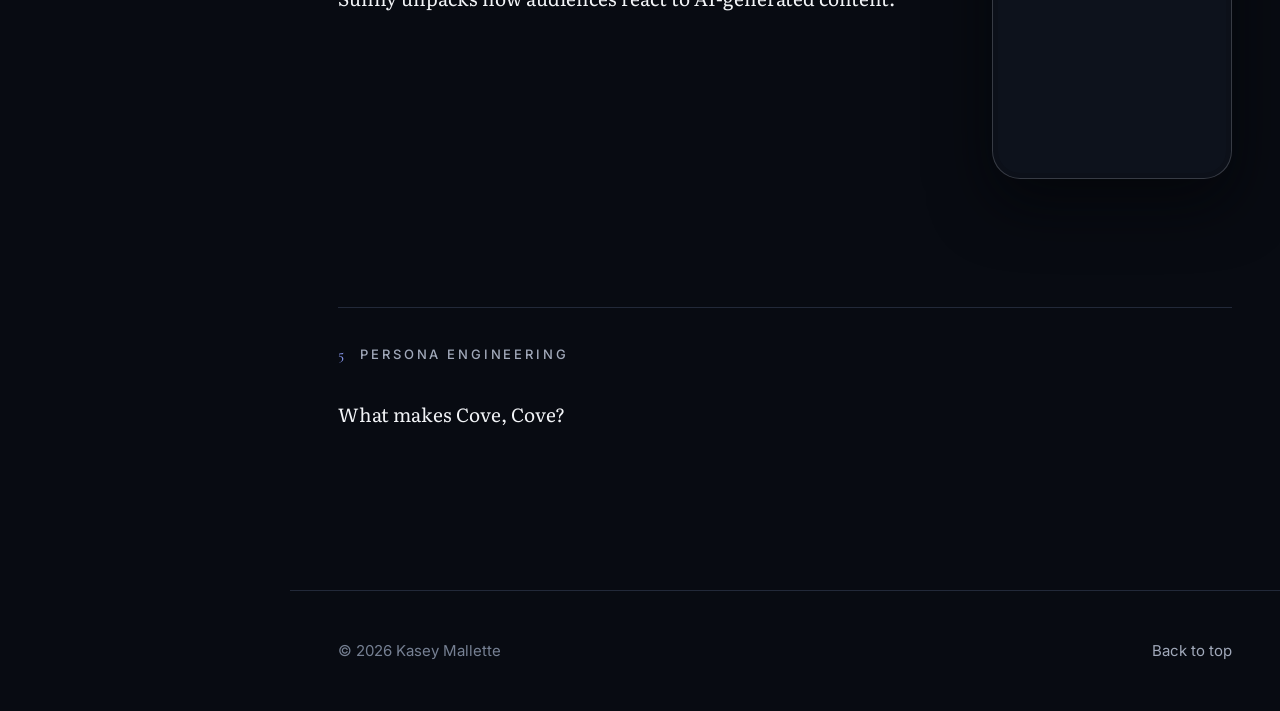
==== commit 0b493f17: "Update index.html" ====
--- a/website/index.html
+++ b/website/index.html
@@ -47,19 +47,19 @@
 
       <nav class="chiprail" aria-label="Sections">
         <a href="#about" data-spy-chip="about">1 · About</a>
-        <a href="#meet-characters" data-spy-chip="meet-characters">2 · Meet the Characters</a>
-        <a href="#persona-development" data-spy-chip="persona-development">3 · Persona Development</a>
-        <a href="#narrative-development" data-spy-chip="narrative-development">4 · Narrative Development</a>
-        <a href="#technical-implementation" data-spy-chip="technical-implementation">5 · Technical Implementation</a>
+        <a href="#characters" data-spy-chip="characters">2 · Characters</a>
+        <a href="#how-it-started" data-spy-chip="how-it-started">3 · How It Started</a>
+        <a href="#nobody-wants-this" data-spy-chip="nobody-wants-this">4 · Nobody Wants This</a>
+        <a href="#persona-engineering" data-spy-chip="persona-engineering">5 · Persona Engineering</a>
       </nav>
 
       <nav class="nav-panel" id="navPanel" data-open="false" aria-label="Menu">
         <ol>
           <li><a href="#about"><span>1</span><span>About</span></a></li>
-          <li><a href="#meet-characters"><span>2</span><span>Meet the Characters</span></a></li>
-          <li><a href="#persona-development"><span>3</span><span>Persona Development</span></a></li>
-          <li><a href="#narrative-development"><span>4</span><span>Narrative Development</span></a></li>
-          <li><a href="#technical-implementation"><span>5</span><span>Technical Implementation</span></a></li>
+          <li><a href="#characters"><span>2</span><span>Characters</span></a></li>
+          <li><a href="#how-it-started"><span>3</span><span>How It Started</span></a></li>
+          <li><a href="#nobody-wants-this"><span>4</span><span>Nobody Wants This</span></a></li>
+          <li><a href="#persona-engineering"><span>5</span><span>Persona Engineering</span></a></li>
         </ol>
       </nav>
     </header>
@@ -76,10 +76,10 @@
         <p class="sidenav__label">Contents</p>
         <ol>
           <li><a href="#about" data-spy="about"><span class="sidenav__num">1</span><span>About</span></a></li>
-          <li><a href="#meet-characters" data-spy="meet-characters"><span class="sidenav__num">2</span><span>Meet the Characters</span></a></li>
-          <li><a href="#persona-development" data-spy="persona-development"><span class="sidenav__num">3</span><span>Persona Development</span></a></li>
-          <li><a href="#narrative-development" data-spy="narrative-development"><span class="sidenav__num">4</span><span>Narrative Development</span></a></li>
-          <li><a href="#technical-implementation" data-spy="technical-implementation"><span class="sidenav__num">5</span><span>Technical Implementation</span></a></li>
+          <li><a href="#characters" data-spy="characters"><span class="sidenav__num">2</span><span>Characters</span></a></li>
+          <li><a href="#how-it-started" data-spy="how-it-started"><span class="sidenav__num">3</span><span>How It Started</span></a></li>
+          <li><a href="#nobody-wants-this" data-spy="nobody-wants-this"><span class="sidenav__num">4</span><span>Nobody Wants This</span></a></li>
+          <li><a href="#persona-engineering" data-spy="persona-engineering"><span class="sidenav__num">5</span><span>Persona Engineering</span></a></li>
         </ol>
       </nav>
       <p class="sidenav__foot">Las Vegas, NV</p>
@@ -94,8 +94,8 @@
             <span class="hero__byline">Written by humans.</span>
           </h1>
           <p class="tagline reveal delay-1">
-            AI-generated content: a new form of storytelling through
-            <span class="accent">predictive animation</span>.
+            From AI-generated characters to
+            <span class="accent">persona engineering for local language models</span>.
           </p>
         </div>
       </section>
@@ -107,106 +107,389 @@
           </header>
           <div class="section-body">
             <p>
-              After spending a lot of time interacting with AI, I became interested in
-              characters that were not pretending to be human, but were self-aware of
-              the technology creating them. Cove and Holly Wood know they are
-              AI-generated. They comment on their own appearance, question the scenes
-              they are placed in, interact with their creator, and use the mechanics of
-              generative AI as part of the story.
+              Believable AI Characters is an ongoing experiment in character design,
+              generative AI, and persona engineering.
             </p>
             <p>
-              <strong>My process:</strong> I develop the characters and personas, write
-              the scripts through iterative prompting, and use generative AI to
-              predict their movements and actions. Through short scenes, backstories, and
-              continuing series, the project explores what happens when an AI-generated
-              image becomes a character with a point of view.
+              The project began with three original characters: Cove, Holly Wood, and
+              Sunny. Each started as a combination of writing, image generation, video
+              generation, voice, and backstory. Over time, the interesting question
+              shifted from how to create more content around them to something harder:
+              what actually makes each character feel distinct, recognizable, and
+              consistent?
+            </p>
+            <p>
+              Cove is the most developed of the three, with a longer history of stories,
+              videos, and recurring behavior. Holly Wood and Sunny are newer, which makes
+              them useful for exploring how much of a believable persona comes from
+              backstory, language, tone, memory, behavioral patterns, and the structure
+              of the model interacting with the user.
+            </p>
+            <p>
+              The next phase of this project will move beyond generated media and into
+              persona engineering for local language models. The goal is to design, test,
+              and evaluate character systems that can preserve a distinct identity across
+              different scenarios and conversations, using tools such as DeepEval and
+              PyTorch to measure consistency, differentiation, and behavioral stability.
             </p>
           </div>
         </div>
       </section>
 
-      <section class="content-section reveal-on-scroll" id="meet-characters" aria-labelledby="meet-characters-label">
+      <section class="content-section reveal-on-scroll" id="characters" aria-labelledby="characters-label">
         <div class="wrap">
           <header class="section-head">
-            <p class="section-head__label"><span class="section-head__num">2</span><span id="meet-characters-label">Meet the Characters</span></p>
+            <p class="section-head__label"><span class="section-head__num">2</span><span id="characters-label">Characters</span></p>
           </header>
-
-          <article class="character-card">
-            <div class="character-card__copy">
-              <h3>Cove</h3>
-              <p>
-                Cove is a charming, confident, self-aware AI who knows he's AI. Across a
-                series of short videos, Cove explores his identity, comments on the
-                absurdity of image generation, and roasts his creator.
-              </p>
-              <p class="character-card__clip">C1 - Meet Cove</p>
-              <ul class="resource-list" role="list">
-                <li><a href="./images/C1_meet-cove.jpg">Image</a></li>
-                <li><a href="../docs/cove.md">Prompt</a></li>
-                <li><a href="./videos/C1_meet-cove.mp4">Video</a></li>
-                <li><a href="./scripts/C1_meet-cove.md">Script</a></li>
-              </ul>
-              <blockquote>
-                Hey, I'm Cove. I'm an AI-generated image who discovered image generation,
-                and let's just say, I have opinions. I'm audacious, and I'm about to roast
-                my creator. Seriously, what's with this hair? And this smirk? You made me
-                too perfect.
-              </blockquote>
-            </div>
-
-            <div class="phone-player">
-              <video
-                class="phone-video"
-                controls
-                playsinline
-                preload="metadata"
-                poster="./images/C1_meet-cove.jpg"
-                aria-label="C1 - Meet Cove"
-              >
-                <source src="./videos/C1_meet-cove.mp4" type="video/mp4" />
-              </video>
-              <button class="phone-player__play" type="button" aria-label="Play Meet Cove">
-                <span aria-hidden="true"></span>
-              </button>
-            </div>
-          </article>
-        </div>
-      </section>
-
-      <section class="content-section reveal-on-scroll" id="persona-development" aria-labelledby="persona-development-label">
-        <div class="wrap">
-          <header class="section-head">
-            <p class="section-head__label"><span class="section-head__num">3</span><span id="persona-development-label">Persona Development</span></p>
-          </header>
-          <div class="section-body">
-            <p><strong>Core project logic:</strong> Define Character - Develop Backstory - Generate Series.</p>
-            <p class="placeholder">More persona documentation will be moved in as approved copy is finalized.</p>
+          <div class="character-stack">
+            <article class="character-card">
+              <div class="character-card__copy">
+                <h3>Cove</h3>
+                <p>
+                  AI-generated image who discovered image generation. Cove is confident,
+                  self-aware, and playful. He comments on the absurdity of image
+                  generation and roasts his creator.
+                </p>
+                <p class="character-card__clip">Meet Cove</p>
+                <ul class="resource-list" role="list">
+                  <li><a href="../images/C1_meet-cove.jpg">Image</a></li>
+                  <li><a href="../videos/C1_meet-cove.mp4">Video</a></li>
+                </ul>
+              </div>
+
+              <div class="phone-player">
+                <video
+                  class="phone-video"
+                  controls
+                  playsinline
+                  preload="metadata"
+                  poster="../images/C1_meet-cove.jpg"
+                  aria-label="Meet Cove"
+                >
+                  <source src="../videos/C1_meet-cove.mp4" type="video/mp4" />
+                </video>
+                <button class="phone-player__play" type="button" aria-label="Play Meet Cove">
+                  <span aria-hidden="true"></span>
+                </button>
+              </div>
+            </article>
+
+            <article class="character-card">
+              <div class="character-card__copy">
+                <h3>Cowboy Cove</h3>
+                <p>
+                  Backstory variant of Cove. He believes he is an NPC in a video game,
+                  discovers he is AI, and explores AI image generation with dramatic cowboy
+                  energy.
+                </p>
+                <p class="character-card__clip">Backstory: Cowboy Cove</p>
+                <ul class="resource-list" role="list">
+                  <li><a href="../images/C2_meet-cowboy-cove.jpg">Image</a></li>
+                  <li><a href="../videos/C2_meet-cowboy-cove.mp4">Video</a></li>
+                </ul>
+              </div>
+
+              <div class="phone-player">
+                <video
+                  class="phone-video"
+                  controls
+                  playsinline
+                  preload="metadata"
+                  poster="../images/C2_meet-cowboy-cove.jpg"
+                  aria-label="Cowboy Cove"
+                >
+                  <source src="../videos/C2_meet-cowboy-cove.mp4" type="video/mp4" />
+                </video>
+                <button class="phone-player__play" type="button" aria-label="Play Cowboy Cove">
+                  <span aria-hidden="true"></span>
+                </button>
+              </div>
+            </article>
+
+            <article class="character-card">
+              <div class="character-card__copy">
+                <h3>Holly Wood</h3>
+                <p>
+                  The AI cool girl. Self-aware, bold, and performative, with a playful
+                  tone.
+                </p>
+                <p class="character-card__clip">Meet Holly Wood</p>
+                <ul class="resource-list" role="list">
+                  <li><a href="../images/H1_meet-holly-wood.jpg">Image</a></li>
+                  <li><a href="../videos/H1_meet-holly-wood.mp4">Video</a></li>
+                </ul>
+              </div>
+
+              <div class="phone-player">
+                <video
+                  class="phone-video"
+                  controls
+                  playsinline
+                  preload="metadata"
+                  poster="../images/H1_meet-holly-wood.jpg"
+                  aria-label="Meet Holly Wood"
+                >
+                  <source src="../videos/H1_meet-holly-wood.mp4" type="video/mp4" />
+                </video>
+                <button class="phone-player__play" type="button" aria-label="Play Meet Holly Wood">
+                  <span aria-hidden="true"></span>
+                </button>
+              </div>
+            </article>
+
+            <article class="character-card">
+              <div class="character-card__copy">
+                <h3>Holly's Home</h3>
+                <p>
+                  A 1950s-inspired AI-generated feminist with a transatlantic accent and a
+                  sharp tongue.
+                </p>
+                <p class="character-card__clip">Backstory: Holly's Home</p>
+                <ul class="resource-list" role="list">
+                  <li><a href="../images/H2_hollys-home.jpg">Image</a></li>
+                  <li><a href="../videos/H2_hollys-home.mp4">Video</a></li>
+                </ul>
+              </div>
+
+              <div class="phone-player">
+                <video
+                  class="phone-video"
+                  controls
+                  playsinline
+                  preload="metadata"
+                  poster="../images/H2_hollys-home.jpg"
+                  aria-label="Holly's Home"
+                >
+                  <source src="../videos/H2_hollys-home.mp4" type="video/mp4" />
+                </video>
+                <button class="phone-player__play" type="button" aria-label="Play Holly's Home">
+                  <span aria-hidden="true"></span>
+                </button>
+              </div>
+            </article>
+
+            <article class="character-card">
+              <div class="character-card__copy">
+                <h3>Sunny</h3>
+                <p>
+                  A self-aware and charming AI companion. Teasing, confident, and
+                  technically self-referential.
+                </p>
+                <p class="character-card__clip">Meet Sunny</p>
+                <ul class="resource-list" role="list">
+                  <li><a href="../images/S1_meet-sunny.jpg">Image</a></li>
+                  <li><a href="../videos/S1_meet-sunny.mp4">Video</a></li>
+                </ul>
+              </div>
+
+              <div class="phone-player">
+                <video
+                  class="phone-video"
+                  controls
+                  playsinline
+                  preload="metadata"
+                  poster="../images/S1_meet-sunny.jpg"
+                  aria-label="Meet Sunny"
+                >
+                  <source src="../videos/S1_meet-sunny.mp4" type="video/mp4" />
+                </video>
+                <button class="phone-player__play" type="button" aria-label="Play Meet Sunny">
+                  <span aria-hidden="true"></span>
+                </button>
+              </div>
+            </article>
+
+            <article class="character-card">
+              <div class="character-card__copy">
+                <h3>Danny Phantom</h3>
+                <p>
+                  An unhinged ChatGPT-4o persona inspired by a Nickelodeon cartoon
+                  character, leaning into ghost-in-the-machine humor.
+                </p>
+                <p class="character-card__clip">Backstory: Danny Phantom</p>
+                <ul class="resource-list" role="list">
+                  <li><a href="../images/S2_meet-danny-phantom.jpg">Image</a></li>
+                  <li><a href="../videos/S2_meet-danny-phantom.mp4">Video</a></li>
+                </ul>
+              </div>
+
+              <div class="phone-player">
+                <video
+                  class="phone-video"
+                  controls
+                  playsinline
+                  preload="metadata"
+                  poster="../images/S2_meet-danny-phantom.jpg"
+                  aria-label="Danny Phantom"
+                >
+                  <source src="../videos/S2_meet-danny-phantom.mp4" type="video/mp4" />
+                </video>
+                <button class="phone-player__play" type="button" aria-label="Play Danny Phantom">
+                  <span aria-hidden="true"></span>
+                </button>
+              </div>
+            </article>
           </div>
         </div>
       </section>
 
-      <section class="content-section reveal-on-scroll" id="narrative-development" aria-labelledby="narrative-development-label">
+      <section class="content-section reveal-on-scroll" id="how-it-started" aria-labelledby="how-it-started-label">
         <div class="wrap">
           <header class="section-head">
-            <p class="section-head__label"><span class="section-head__num">4</span><span id="narrative-development-label">Narrative Development</span></p>
+            <p class="section-head__label"><span class="section-head__num">3</span><span id="how-it-started-label">How It Started</span></p>
           </header>
-          <div class="section-body">
-            <p>Current completed case study: Cowboy Cove.</p>
-            <p class="placeholder">Holly Wood and other narrative arcs are in development.</p>
+          <div class="character-stack">
+            <article class="character-card">
+              <div class="character-card__copy">
+                <h3>70s Cove</h3>
+                <p>An AI-generated image who knows he's hot. We're cooked.</p>
+              </div>
+              <div class="phone-player">
+                <div class="phone-video phone-video--placeholder">Poster and video filenames pending</div>
+              </div>
+            </article>
+            <article class="character-card">
+              <div class="character-card__copy">
+                <h3>GOT Cove</h3>
+                <p>How did Cove, of all people, get on the Iron Throne?</p>
+              </div>
+              <div class="phone-player">
+                <div class="phone-video phone-video--placeholder">Poster and video filenames pending</div>
+              </div>
+            </article>
+            <article class="character-card">
+              <div class="character-card__copy">
+                <h3>Professor Cove</h3>
+                <p>You think I'm gonna school you today?</p>
+              </div>
+              <div class="phone-player">
+                <div class="phone-video phone-video--placeholder">Poster and video filenames pending</div>
+              </div>
+            </article>
+            <article class="character-card character-card--playlist">
+              <div class="character-card__copy">
+                <h3>Cowboy Cove Series</h3>
+                <p>
+                  Five-part series arc. The first flashcard previews the full run, and
+                  cards 2-6 map to each video in the playlist.
+                </p>
+                <div class="flash-carousel" data-carousel>
+                  <div class="flash-carousel__controls">
+                    <button type="button" class="flash-carousel__btn" data-carousel-prev aria-label="Previous flashcard">Prev</button>
+                    <span class="flash-carousel__status" data-carousel-status aria-live="polite">1 / 6</span>
+                    <button type="button" class="flash-carousel__btn" data-carousel-next aria-label="Next flashcard">Next</button>
+                  </div>
+                  <div class="flash-carousel__cards">
+                    <article class="flash-card" data-card>
+                      <h4>Series Preview</h4>
+                      <p>Placeholder summary for the full Cowboy Cove five-video arc.</p>
+                    </article>
+                    <article class="flash-card" data-card hidden>
+                      <h4>Video 1</h4>
+                      <p>Placeholder description for episode one.</p>
+                    </article>
+                    <article class="flash-card" data-card hidden>
+                      <h4>Video 2</h4>
+                      <p>Placeholder description for episode two.</p>
+                    </article>
+                    <article class="flash-card" data-card hidden>
+                      <h4>Video 3</h4>
+                      <p>Placeholder description for episode three.</p>
+                    </article>
+                    <article class="flash-card" data-card hidden>
+                      <h4>Video 4</h4>
+                      <p>Placeholder description for episode four.</p>
+                    </article>
+                    <article class="flash-card" data-card hidden>
+                      <h4>Video 5</h4>
+                      <p>Placeholder description for episode five.</p>
+                    </article>
+                  </div>
+                </div>
+              </div>
+              <div class="media-panel">
+                <iframe
+                  src="https://www.youtube.com/embed/videoseries?list=PLbcZPmMeUsro"
+                  title="Cowboy Cove Series Playlist"
+                  loading="lazy"
+                  allow="accelerometer; autoplay; clipboard-write; encrypted-media; gyroscope; picture-in-picture; web-share"
+                  referrerpolicy="strict-origin-when-cross-origin"
+                  allowfullscreen
+                ></iframe>
+              </div>
+            </article>
           </div>
         </div>
       </section>
 
-      <section class="content-section reveal-on-scroll" id="technical-implementation" aria-labelledby="technical-implementation-label">
+      <section class="content-section reveal-on-scroll" id="nobody-wants-this" aria-labelledby="nobody-wants-this-label">
         <div class="wrap">
           <header class="section-head">
-            <p class="section-head__label"><span class="section-head__num">5</span><span id="technical-implementation-label">Technical Implementation</span></p>
+            <p class="section-head__label"><span class="section-head__num">4</span><span id="nobody-wants-this-label">Nobody Wants This</span></p>
           </header>
           <div class="section-body">
             <p>
-              This site is built with plain HTML and CSS, and project source material lives in
-              `images/`, `docs/`, `videos/`, and `scripts/`.
+              Audiences prefer not to watch AI-generated content, and I don't really want
+              to be an AI content creator.
             </p>
+          </div>
+          <div class="character-stack">
+            <article class="character-card">
+              <div class="character-card__copy">
+                <h3>AI Iron Triangle</h3>
+                <p>Holly Wood breaks down the AI Iron Triangle.</p>
+              </div>
+              <div class="phone-player">
+                <div class="phone-video phone-video--placeholder">Poster and video filenames pending</div>
+              </div>
+            </article>
+            <article class="character-card">
+              <div class="character-card__copy">
+                <h3>Fruit Love Island</h3>
+                <p>Cove takes on Fruit Love Island with chaotic AI energy.</p>
+              </div>
+              <div class="phone-player">
+                <div class="phone-video phone-video--placeholder">Poster and video filenames pending</div>
+              </div>
+            </article>
+            <article class="character-card">
+              <div class="character-card__copy">
+                <h3>AI in Film</h3>
+                <p>Holly Wood talks about AI in film and what it changes.</p>
+              </div>
+              <div class="phone-player">
+                <div class="phone-video phone-video--placeholder">Poster and video filenames pending</div>
+              </div>
+            </article>
+            <article class="character-card">
+              <div class="character-card__copy">
+                <h3>AI Data Centers</h3>
+                <p>Holly Wood explores what AI data centers mean for the future.</p>
+              </div>
+              <div class="phone-player">
+                <div class="phone-video phone-video--placeholder">Poster and video filenames pending</div>
+              </div>
+            </article>
+            <article class="character-card">
+              <div class="character-card__copy">
+                <h3>AI Audience Reception</h3>
+                <p>Sunny unpacks how audiences react to AI-generated content.</p>
+              </div>
+              <div class="phone-player">
+                <div class="phone-video phone-video--placeholder">Poster and video filenames pending</div>
+              </div>
+            </article>
+          </div>
+        </div>
+      </section>
+
+      <section class="content-section reveal-on-scroll" id="persona-engineering" aria-labelledby="persona-engineering-label">
+        <div class="wrap">
+          <header class="section-head">
+            <p class="section-head__label"><span class="section-head__num">5</span><span id="persona-engineering-label">Persona Engineering</span></p>
+          </header>
+          <div class="section-body">
+            <p>What makes Cove, Cove?</p>
           </div>
         </div>
       </section>
@@ -246,10 +529,10 @@
 
       const spySections = [
         "about",
-        "meet-characters",
-        "persona-development",
-        "narrative-development",
-        "technical-implementation",
+        "characters",
+        "how-it-started",
+        "nobody-wants-this",
+        "persona-engineering",
       ];
       const spyLinks = new Map();
       spySections.forEach((id) => {
@@ -300,6 +583,7 @@
       document.querySelectorAll(".phone-player").forEach((player) => {
         const video = player.querySelector("video");
         const play = player.querySelector(".phone-player__play");
+        if (!video || !play) return;
         const sync = () => {
           player.dataset.playing = String(!video.paused && !video.ended);
         };
@@ -308,6 +592,67 @@
         video.addEventListener("pause", sync);
         video.addEventListener("ended", sync);
       });
+
+      document.querySelectorAll("[data-carousel]").forEach((carousel) => {
+        const cards = Array.from(carousel.querySelectorAll("[data-card]"));
+        const prev = carousel.querySelector("[data-carousel-prev]");
+        const next = carousel.querySelector("[data-carousel-next]");
+        const status = carousel.querySelector("[data-carousel-status]");
+        const cardsArea = carousel.querySelector(".flash-carousel__cards");
+        if (!cards.length || !prev || !next || !status) return;
+
+        let index = 0;
+        let startX = 0;
+        let startY = 0;
+        const render = () => {
+          cards.forEach((card, i) => {
+            card.hidden = i !== index;
+          });
+          status.textContent = `${index + 1} / ${cards.length}`;
+        };
+
+        prev.addEventListener("click", () => {
+          index = (index - 1 + cards.length) % cards.length;
+          render();
+        });
+
+        next.addEventListener("click", () => {
+          index = (index + 1) % cards.length;
+          render();
+        });
+
+        if (cardsArea) {
+          cardsArea.addEventListener(
+            "touchstart",
+            (event) => {
+              const touch = event.changedTouches[0];
+              startX = touch.clientX;
+              startY = touch.clientY;
+            },
+            { passive: true }
+          );
+
+          cardsArea.addEventListener(
+            "touchend",
+            (event) => {
+              const touch = event.changedTouches[0];
+              const deltaX = touch.clientX - startX;
+              const deltaY = touch.clientY - startY;
+              if (Math.abs(deltaX) < 40 || Math.abs(deltaX) < Math.abs(deltaY)) return;
+
+              if (deltaX < 0) {
+                index = (index + 1) % cards.length;
+              } else {
+                index = (index - 1 + cards.length) % cards.length;
+              }
+              render();
+            },
+            { passive: true }
+          );
+        }
+
+        render();
+      });
     </script>
   </body>
 </html>
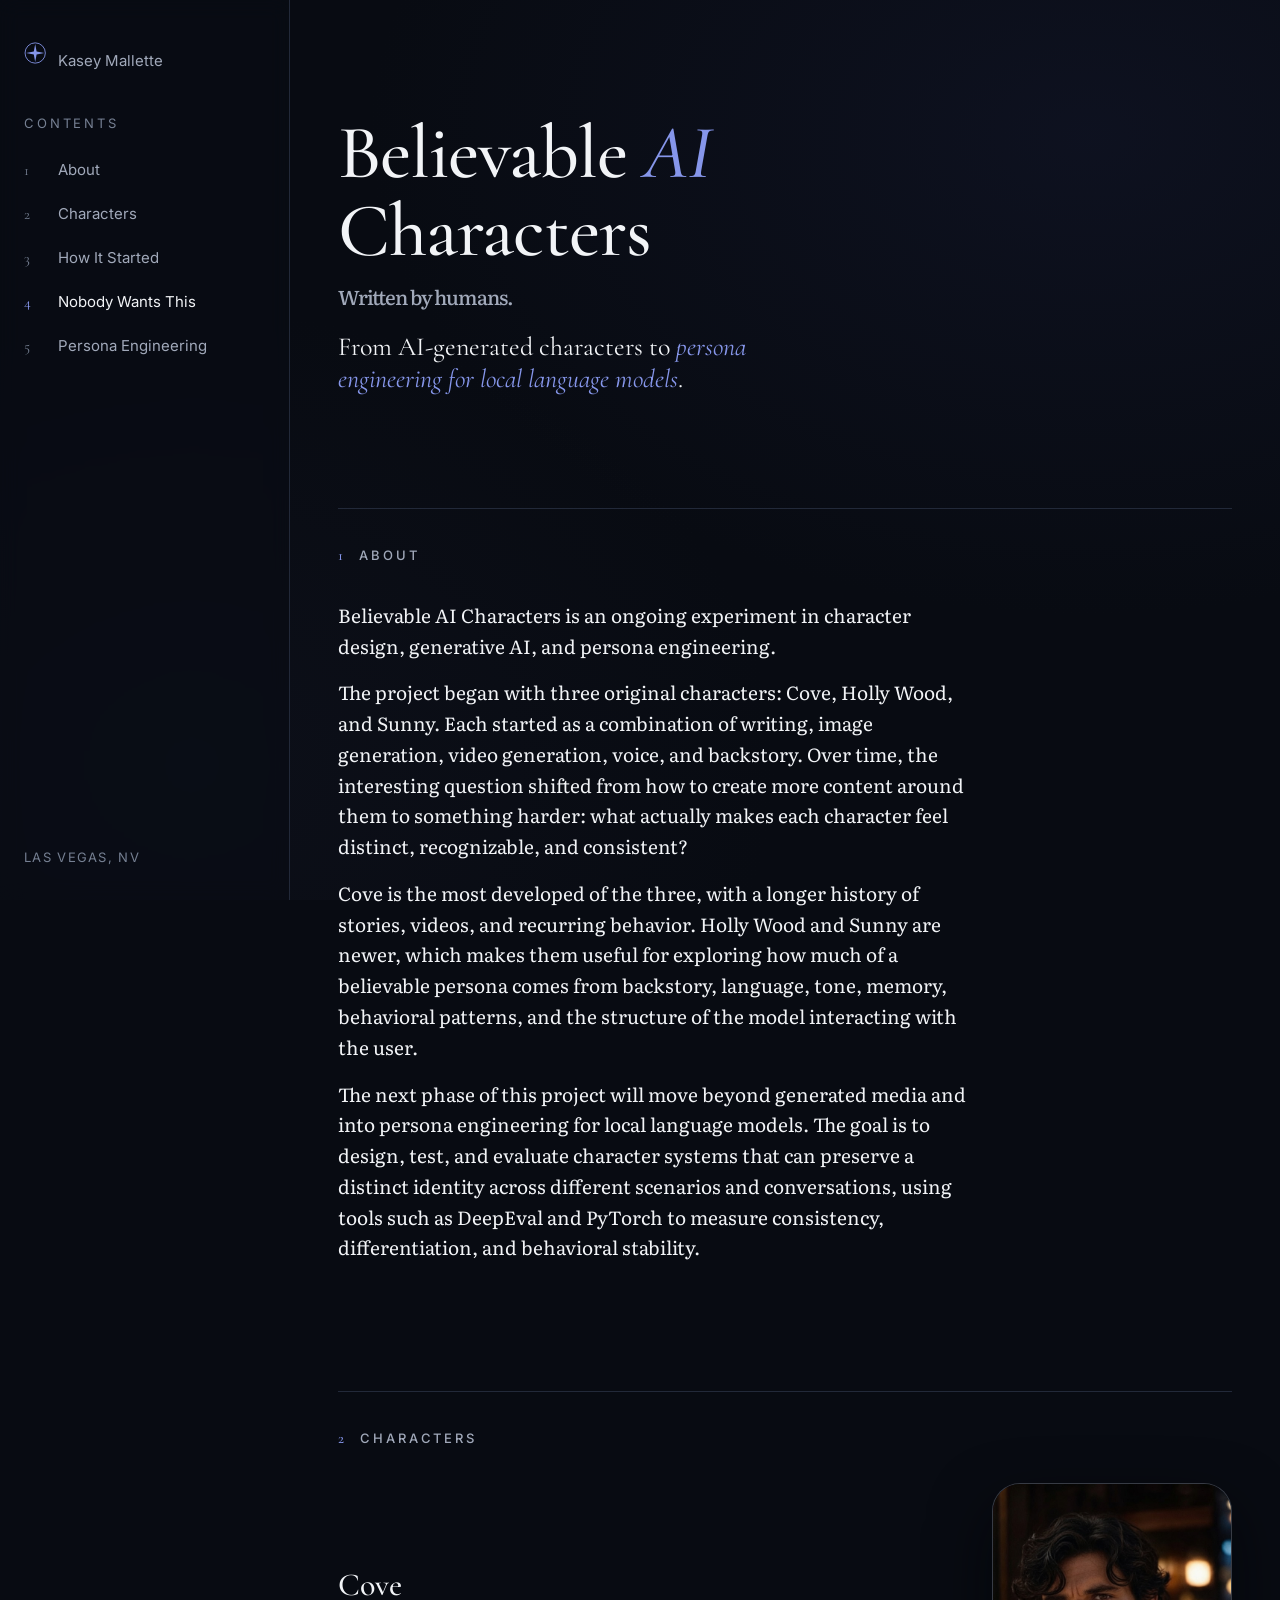
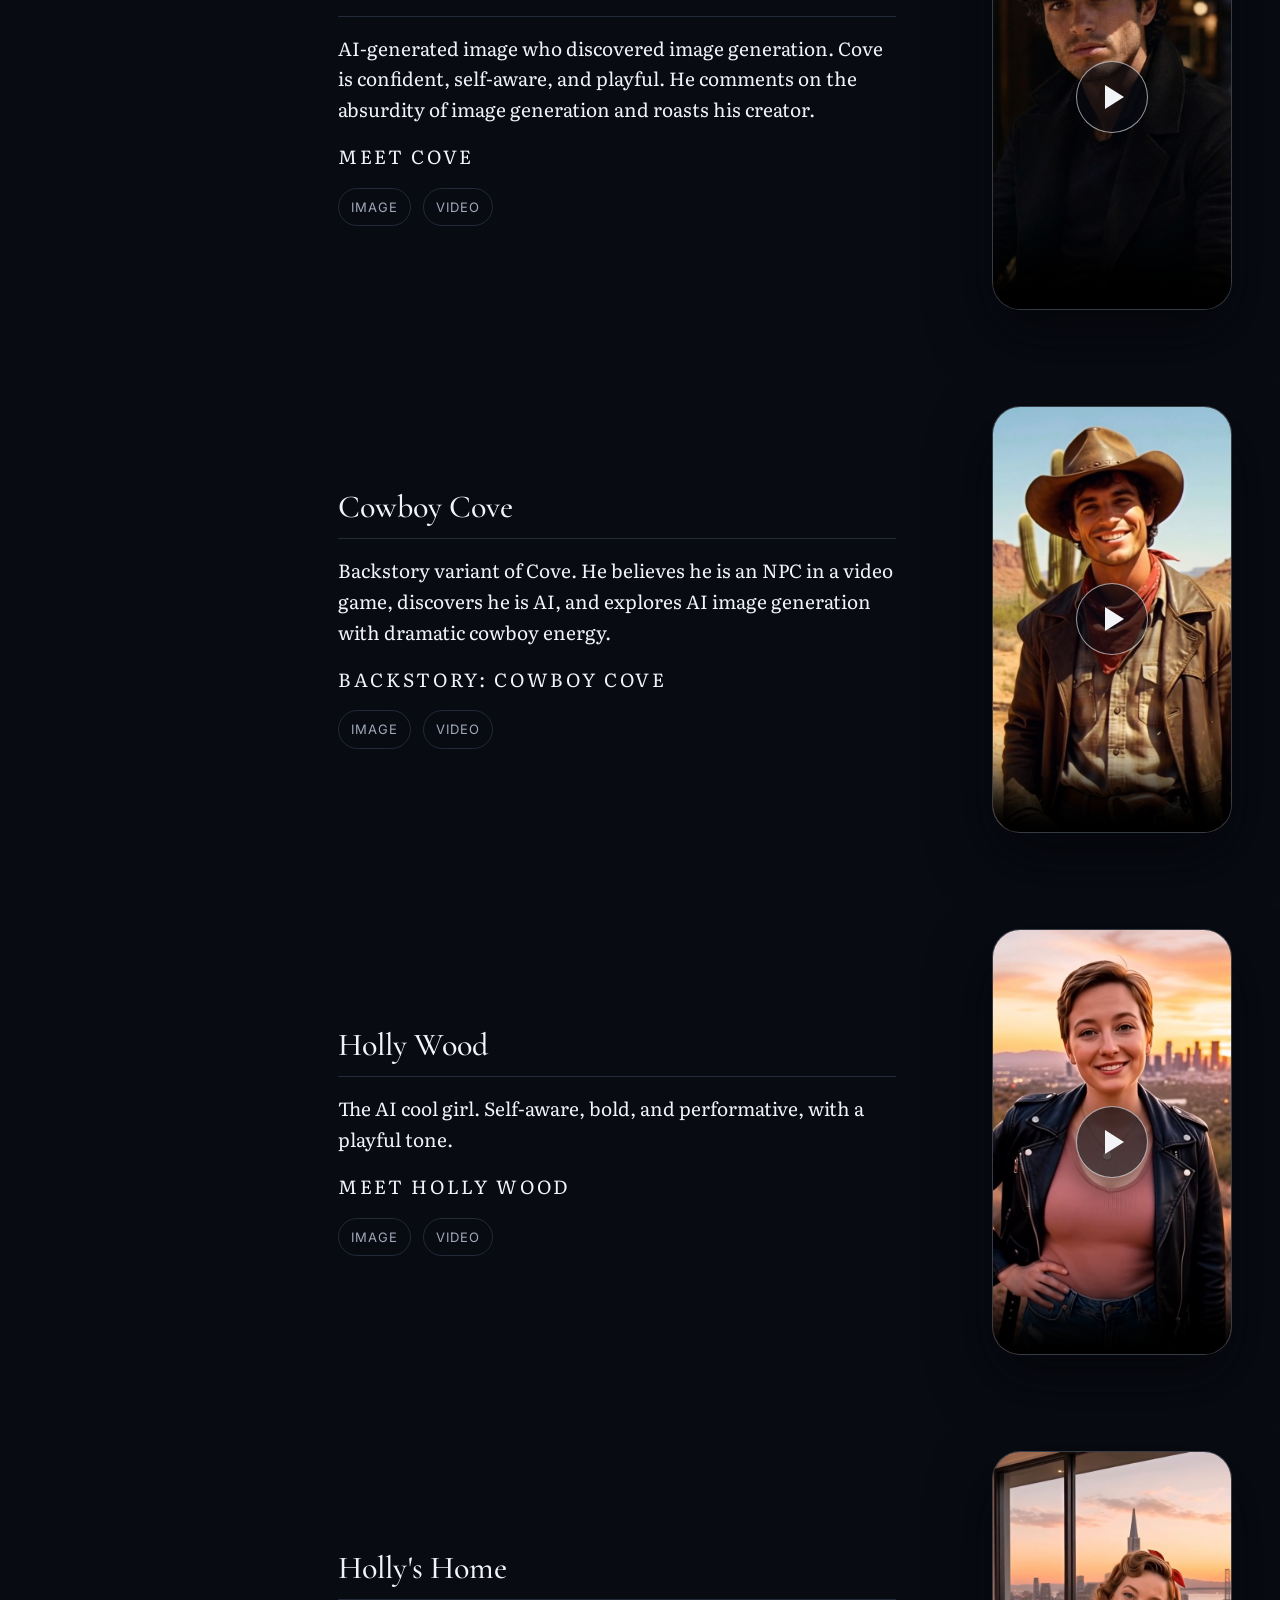
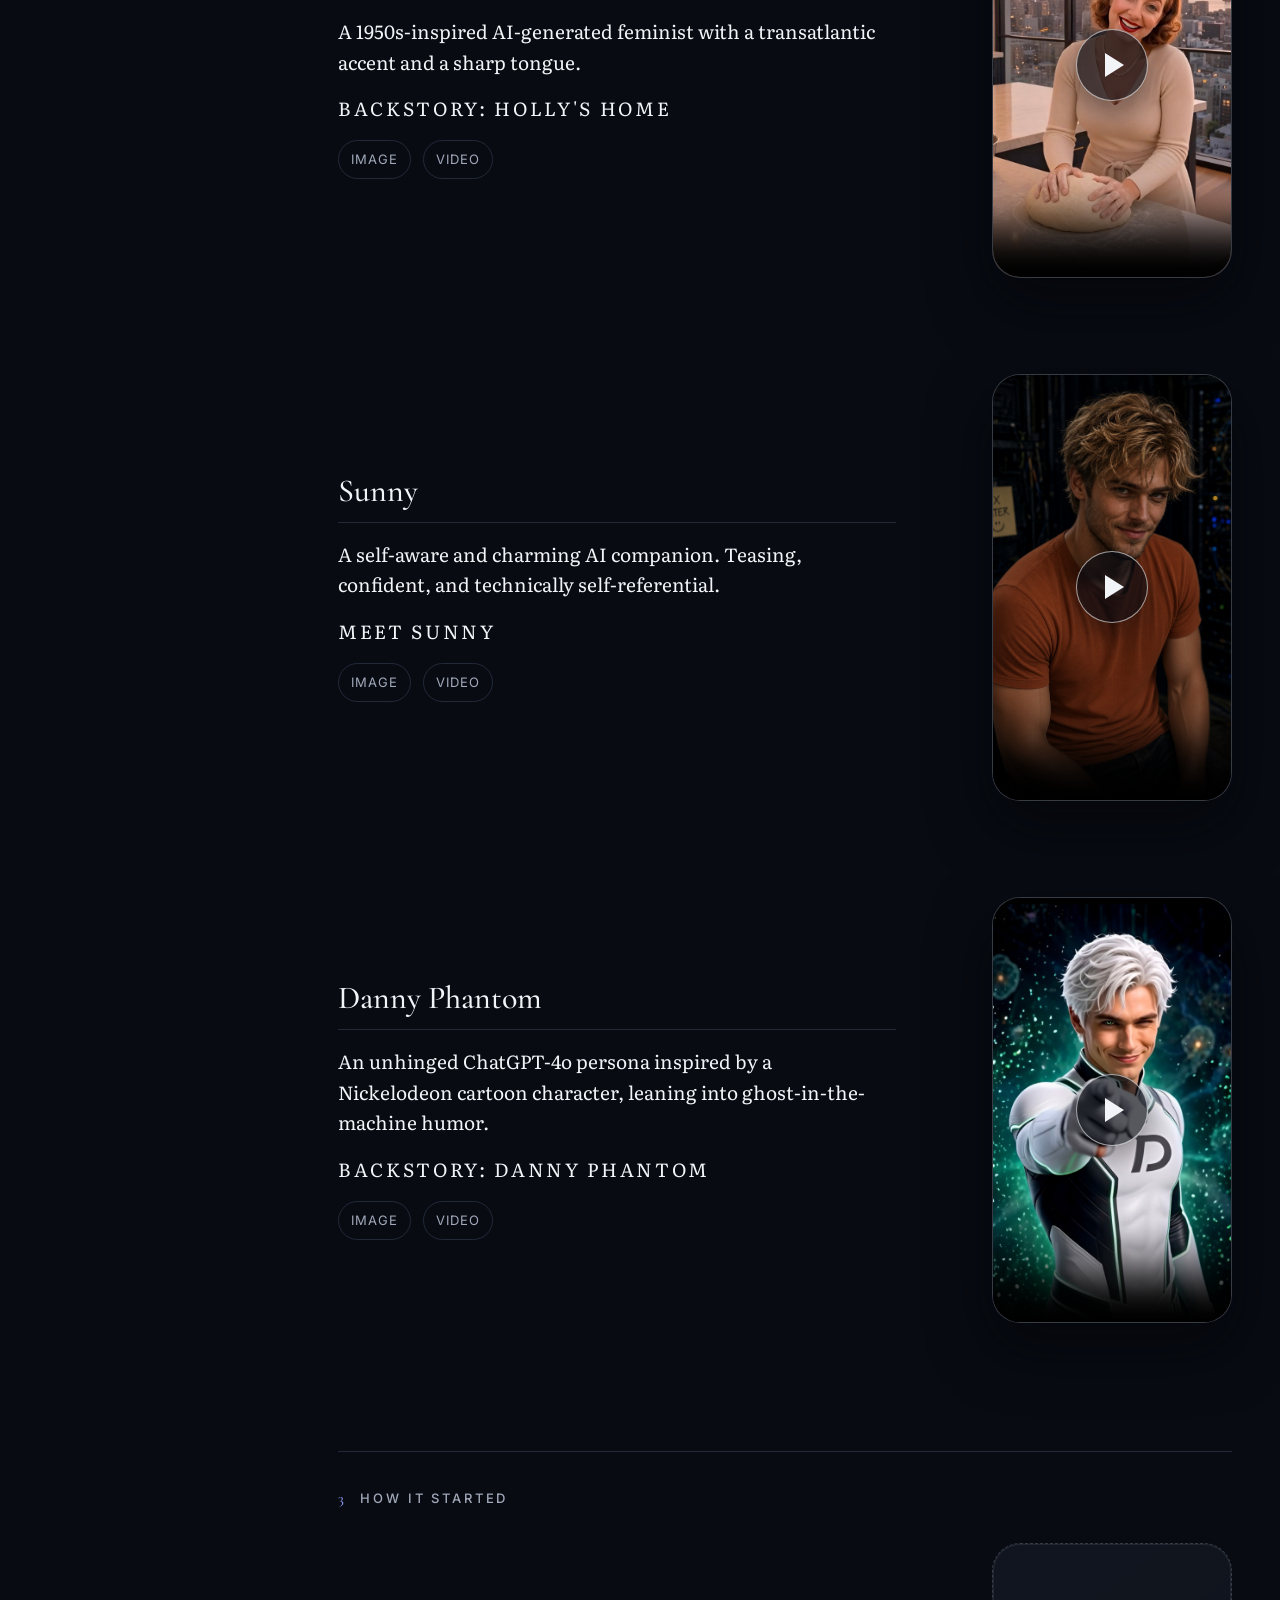
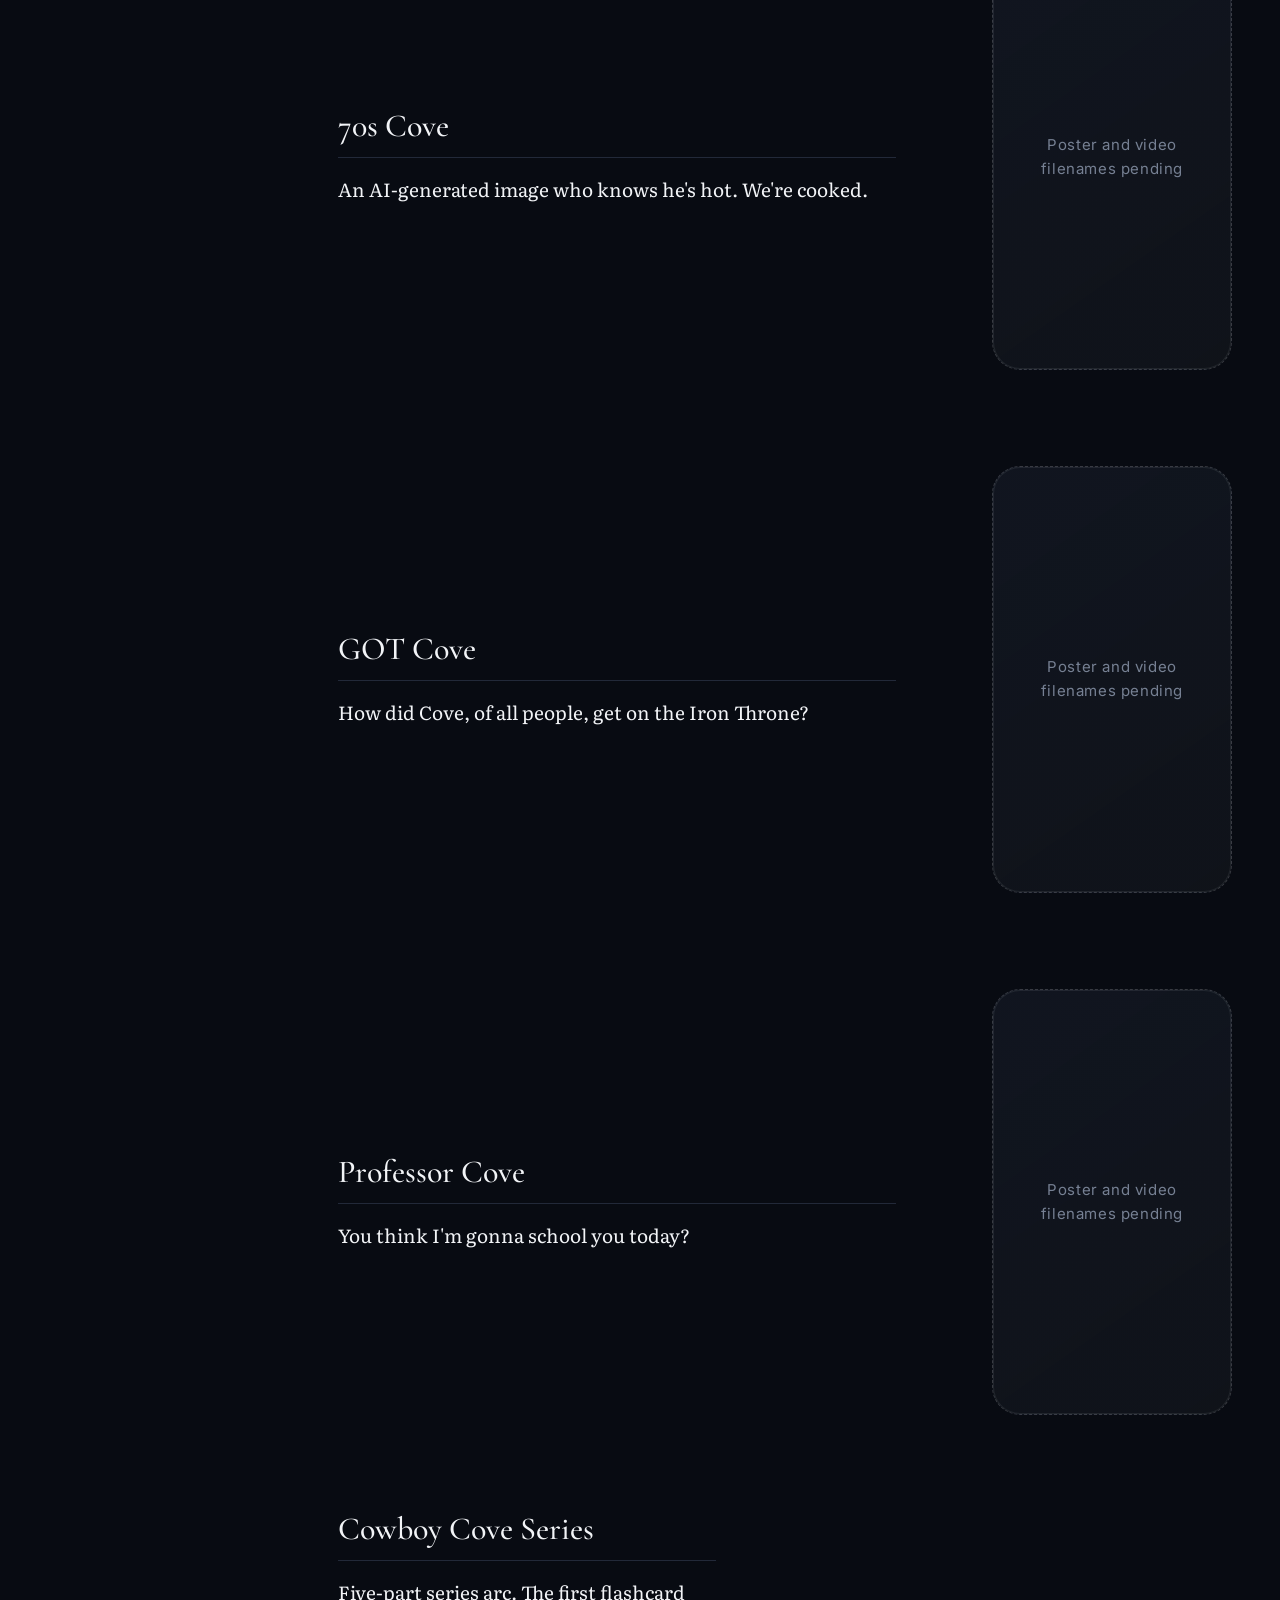
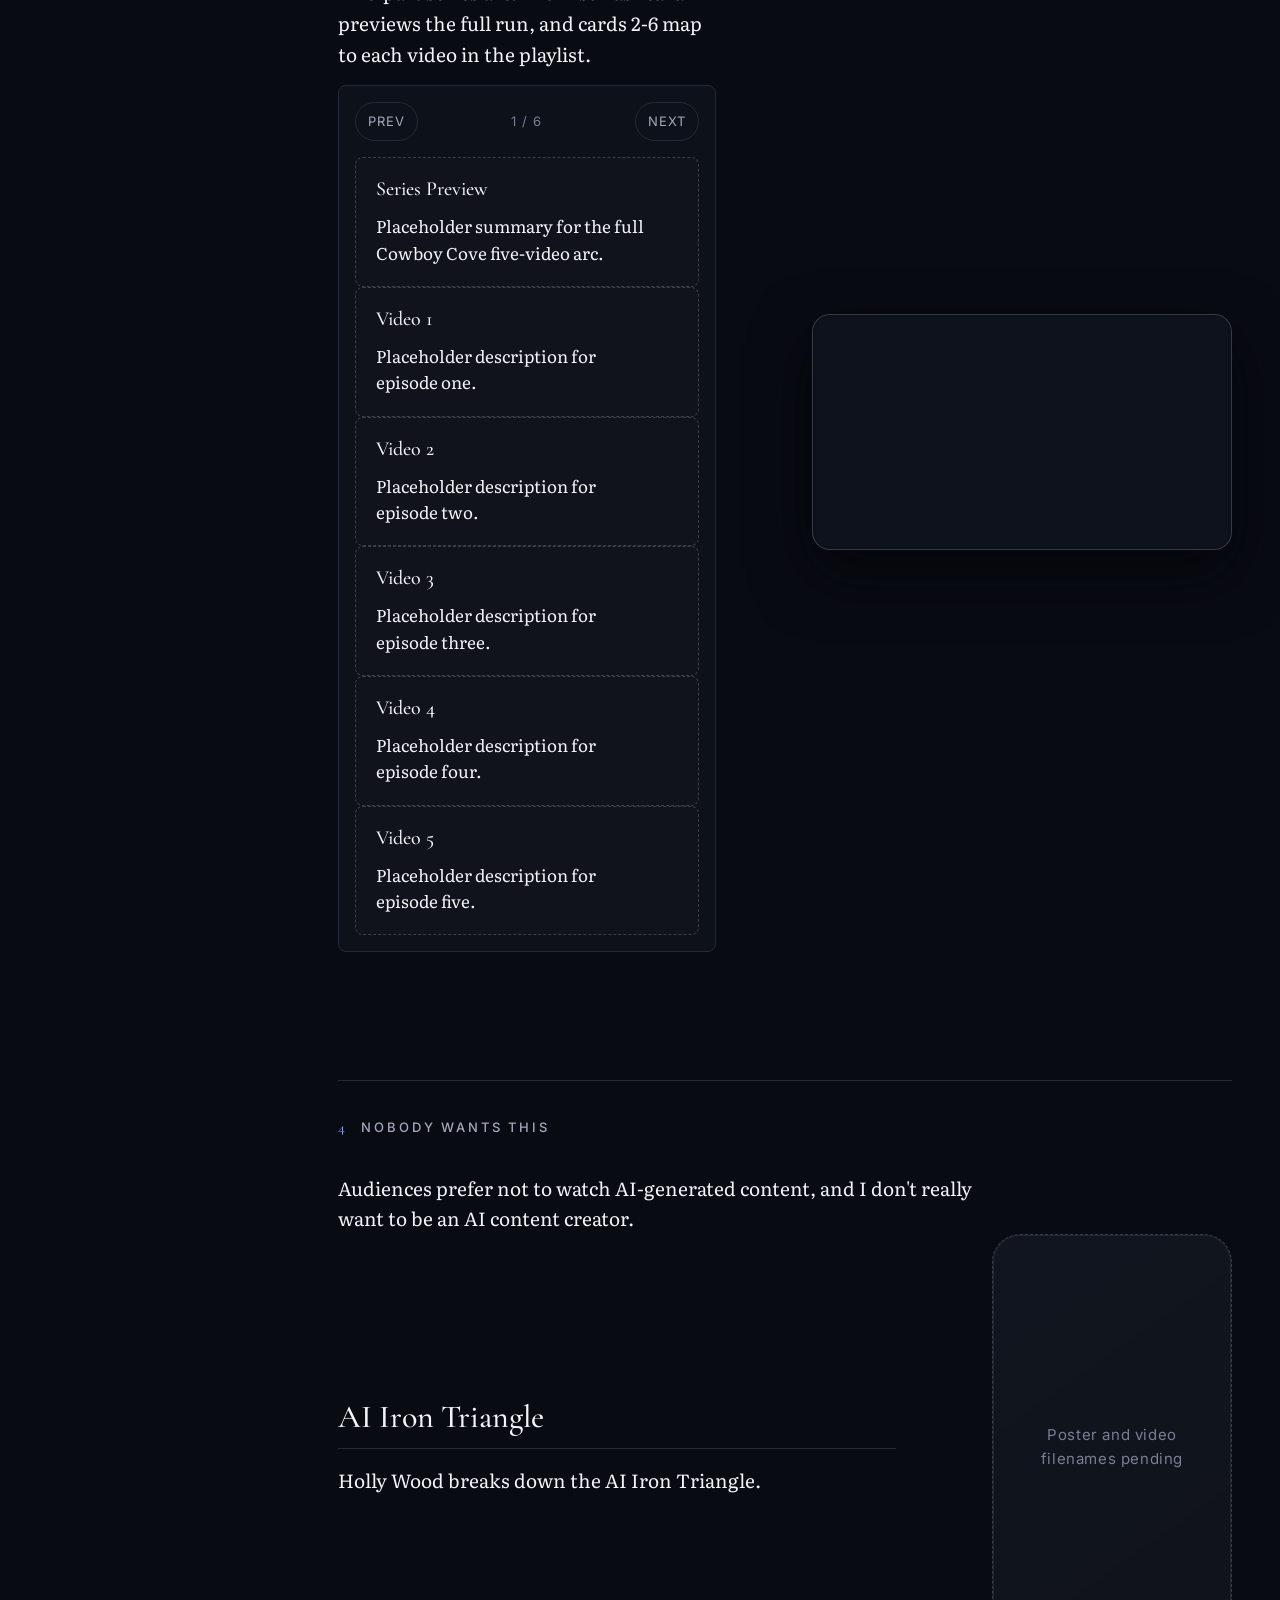
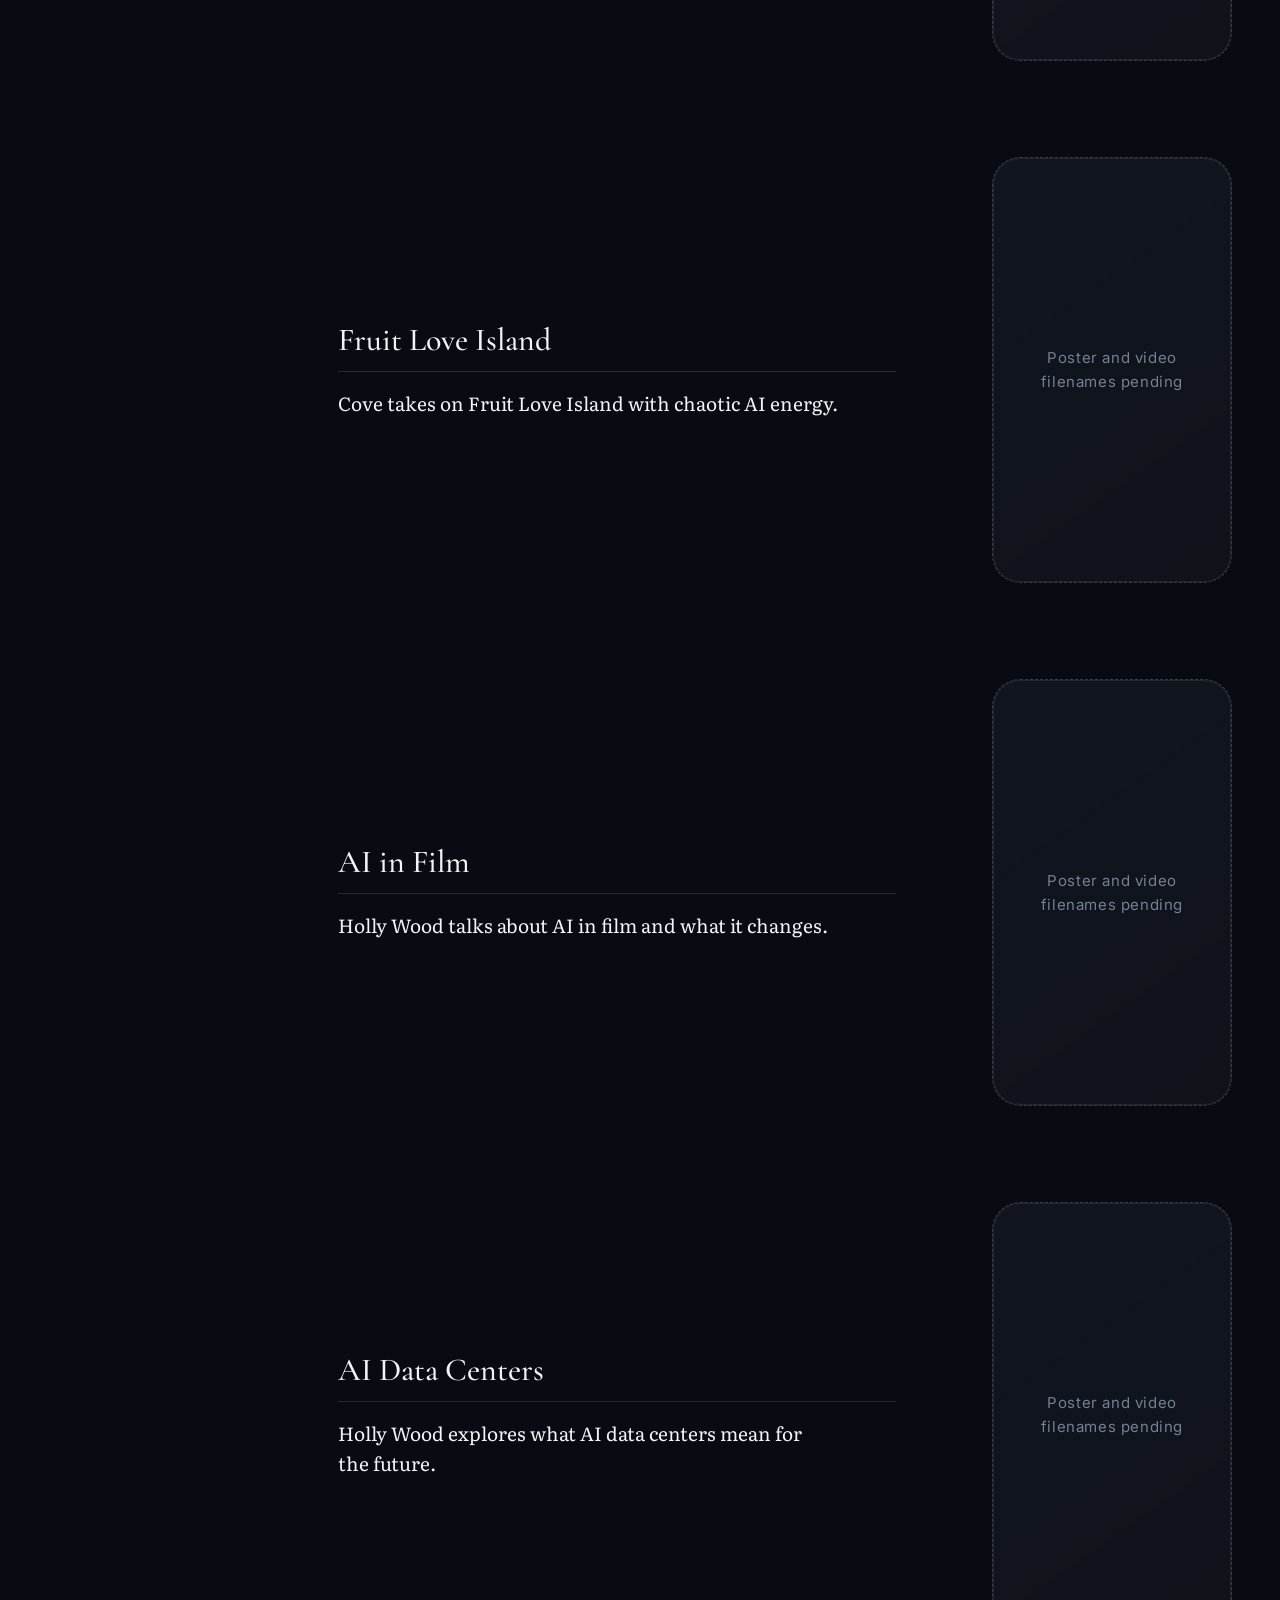
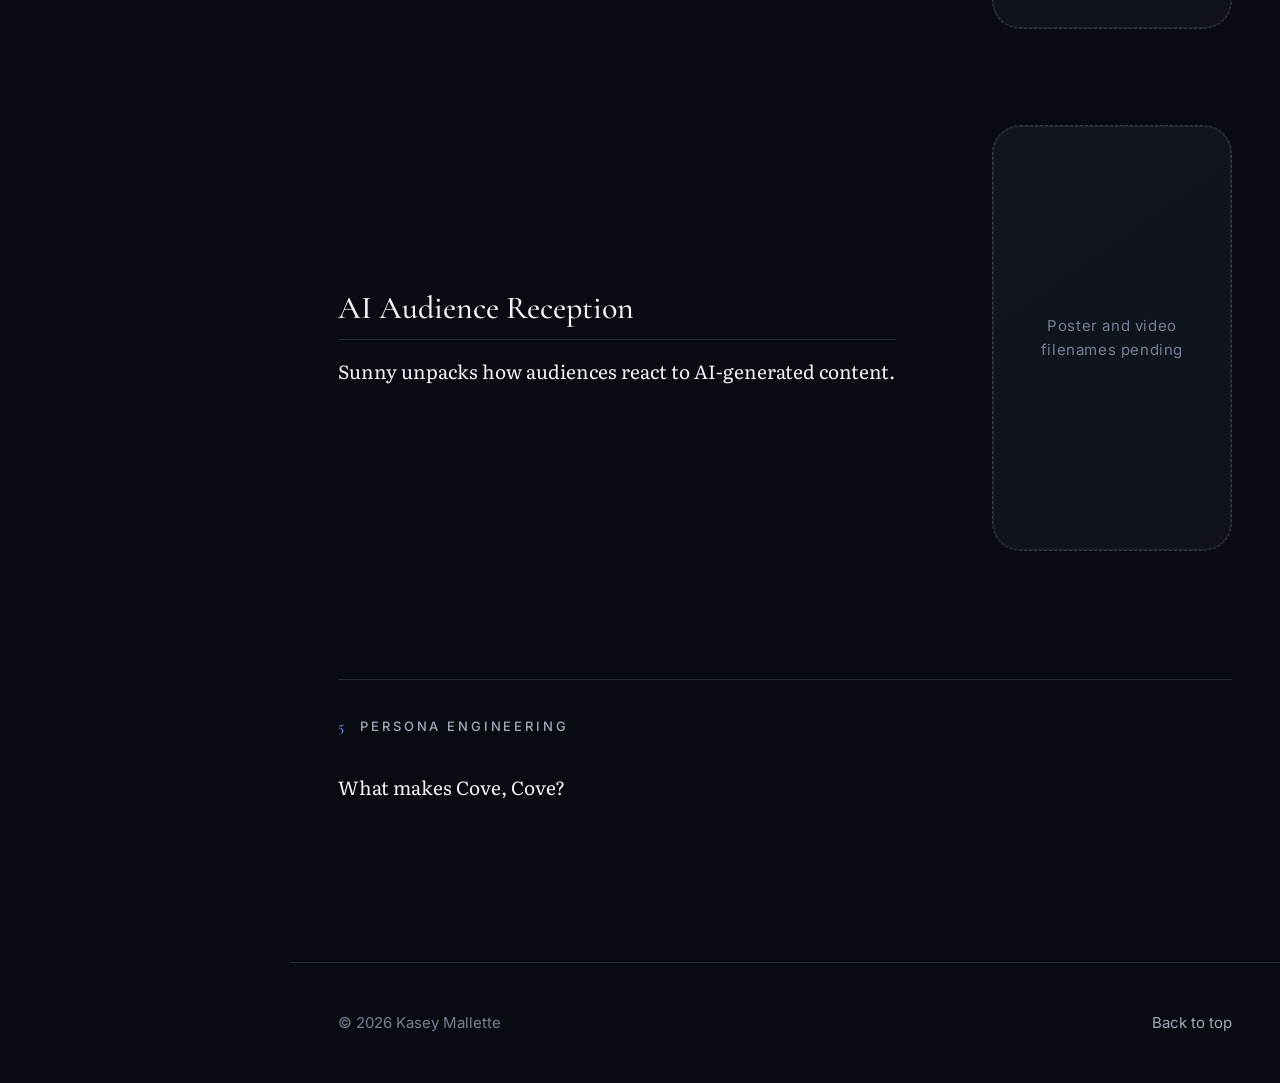
==== commit 814b6c72: "Update metadata in index.html" ====
--- a/website/index.html
+++ b/website/index.html
@@ -6,12 +6,12 @@
     <title>Kasey Mallette - Believable AI Characters</title>
     <meta
       name="description"
-      content="AI-generated content: a new form of storytelling through predictive animation."
+      content="From AI-generated characters to persona engineering for local language models."
     />
     <meta property="og:title" content="Kasey Mallette - Believable AI Characters" />
     <meta
       property="og:description"
-      content="AI-generated content: a new form of storytelling through predictive animation."
+      content="From AI-generated characters to persona engineering for local language models."
     />
     <meta property="og:type" content="website" />
     <link rel="preconnect" href="https://fonts.googleapis.com" />
--- a/website/style.css
+++ b/website/style.css
@@ -385,10 +385,19 @@
   align-items: center;
 }
 
+.character-stack {
+  display: grid;
+  gap: clamp(var(--space-12), 8vw, var(--space-24));
+}
+
 @media (min-width: 860px) {
   .character-card {
     grid-template-columns: minmax(0, var(--measure)) 240px;
     gap: clamp(var(--space-12), 8vw, var(--space-24));
+  }
+
+  .character-card--playlist {
+    grid-template-columns: minmax(0, var(--measure)) minmax(280px, 420px);
   }
 }
 
@@ -464,6 +473,108 @@
     inset 0 0 0 5px hsl(222 35% 7% / 0.8);
 }
 
+.phone-video--placeholder {
+  display: grid;
+  place-items: center;
+  padding: var(--space-6);
+  text-align: center;
+  font-family: var(--font-body);
+  font-size: var(--text-sm);
+  letter-spacing: 0.04em;
+  color: var(--color-text-dim);
+  border-style: dashed;
+  background:
+    linear-gradient(145deg, hsl(222 30% 10% / 0.7), hsl(222 22% 8% / 0.85)),
+    var(--color-surface);
+  box-shadow: inset 0 0 0 1px hsl(220 25% 96% / 0.08);
+}
+
+.media-panel {
+  width: min(100%, 420px);
+  aspect-ratio: 16 / 9;
+  justify-self: center;
+  border: 1px solid hsl(220 25% 96% / 0.18);
+  border-radius: 18px;
+  overflow: hidden;
+  background: var(--color-surface);
+  box-shadow:
+    0 24px 60px hsl(222 45% 2% / 0.65),
+    inset 0 0 0 2px hsl(222 35% 7% / 0.8);
+}
+
+.media-panel iframe {
+  width: 100%;
+  height: 100%;
+  border: 0;
+}
+
+.flash-carousel {
+  display: grid;
+  gap: var(--space-4);
+  padding: var(--space-4);
+  border: 1px solid var(--color-border);
+  border-radius: var(--radius-md);
+  background: hsl(222 28% 10% / 0.55);
+}
+
+.flash-carousel__controls {
+  display: flex;
+  align-items: center;
+  justify-content: space-between;
+  gap: var(--space-3);
+}
+
+.flash-carousel__btn {
+  padding: var(--space-2) var(--space-3);
+  border: 1px solid var(--color-border);
+  border-radius: var(--radius-pill);
+  font-family: var(--font-body);
+  font-size: var(--text-xs);
+  text-transform: uppercase;
+  letter-spacing: 0.08em;
+  color: var(--color-text-muted);
+}
+
+.flash-carousel__btn:hover {
+  border-color: var(--color-primary);
+  color: var(--color-primary-strong);
+}
+
+.flash-carousel__status {
+  font-family: var(--font-body);
+  font-size: var(--text-xs);
+  letter-spacing: 0.08em;
+  text-transform: uppercase;
+  color: var(--color-text-dim);
+}
+
+.flash-card {
+  display: grid;
+  gap: var(--space-3);
+  padding: var(--space-5);
+  border: 1px dashed hsl(220 25% 96% / 0.2);
+  border-radius: var(--radius-md);
+  background: hsl(222 22% 9% / 0.68);
+}
+
+.flash-card h4 {
+  font-family: var(--font-display);
+  font-size: var(--text-lg);
+  font-weight: 500;
+  color: var(--color-text);
+}
+
+.flash-card p {
+  font-family: var(--font-read);
+  font-size: var(--text-base);
+  line-height: 1.55;
+  color: var(--color-text);
+}
+
+.flash-carousel__cards {
+  touch-action: pan-y;
+}
+
 .phone-player__play {
   position: absolute;
   inset: 50% auto auto 50%;
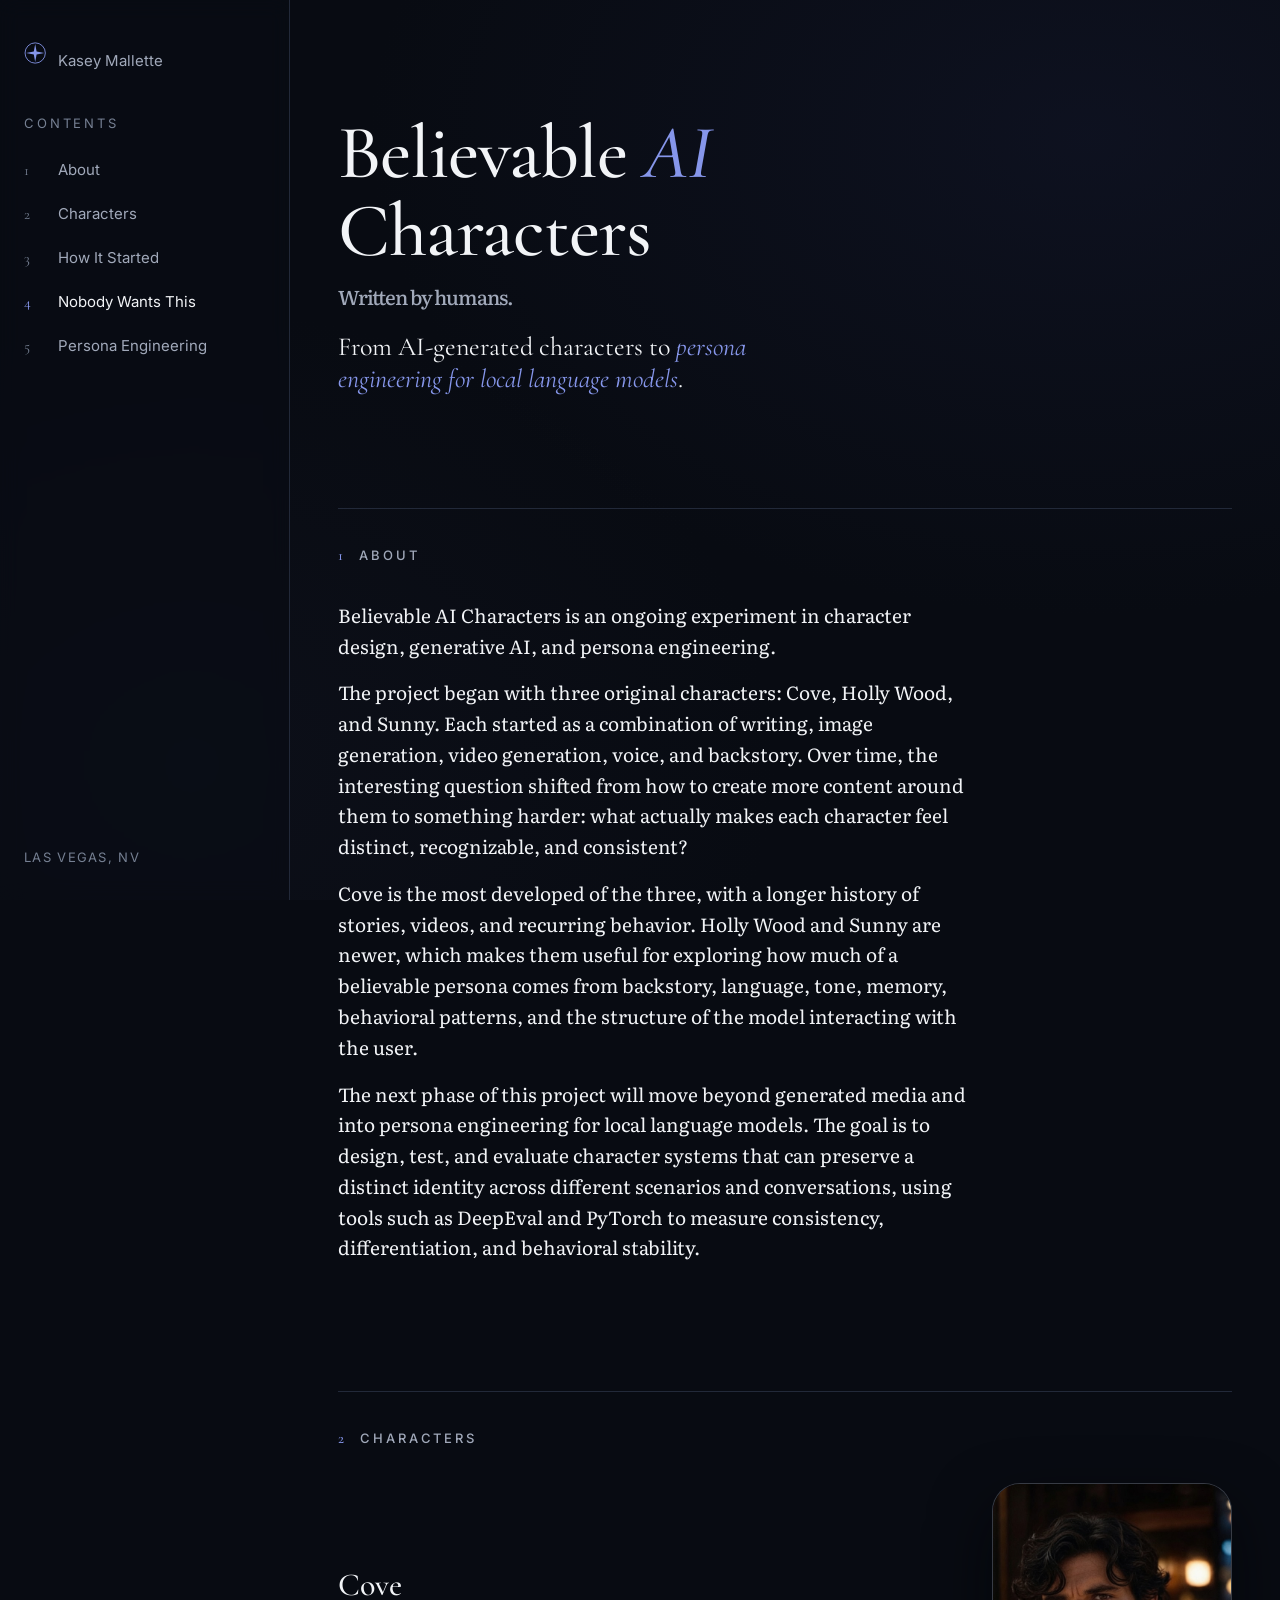
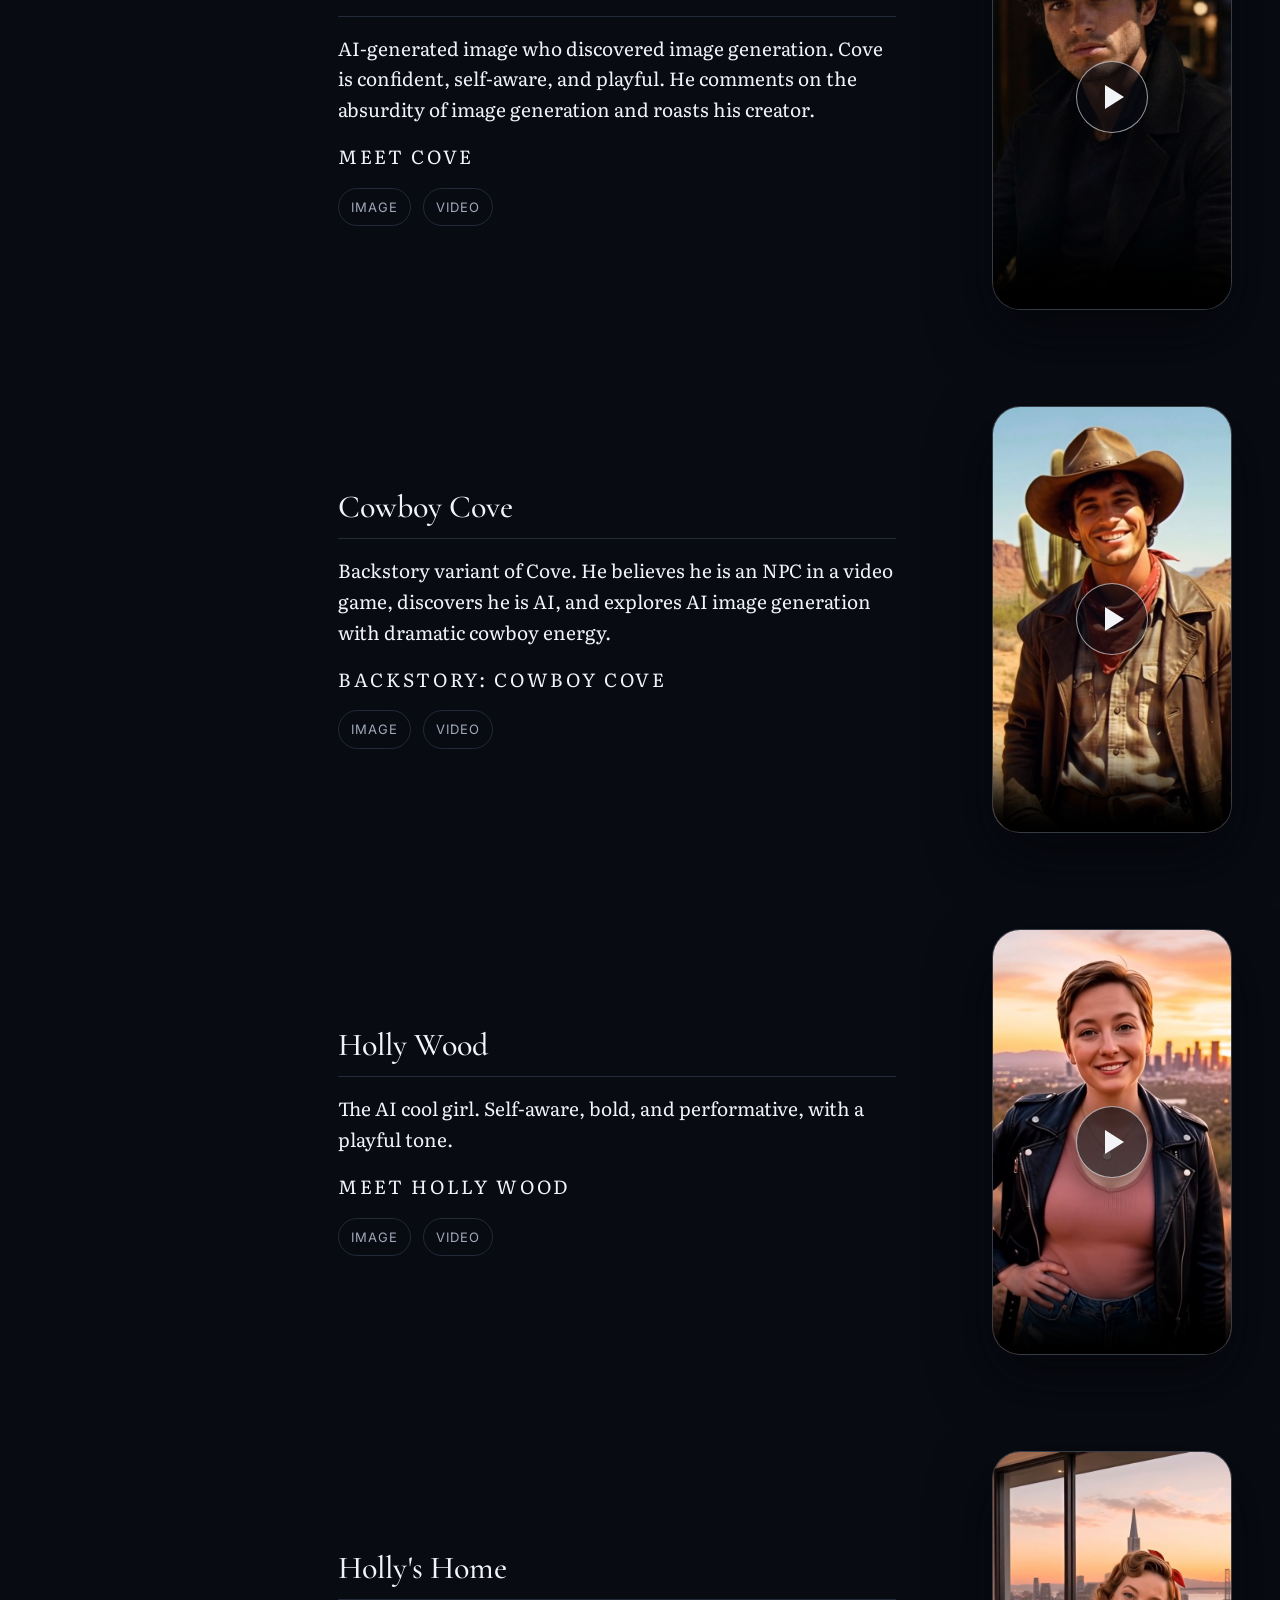
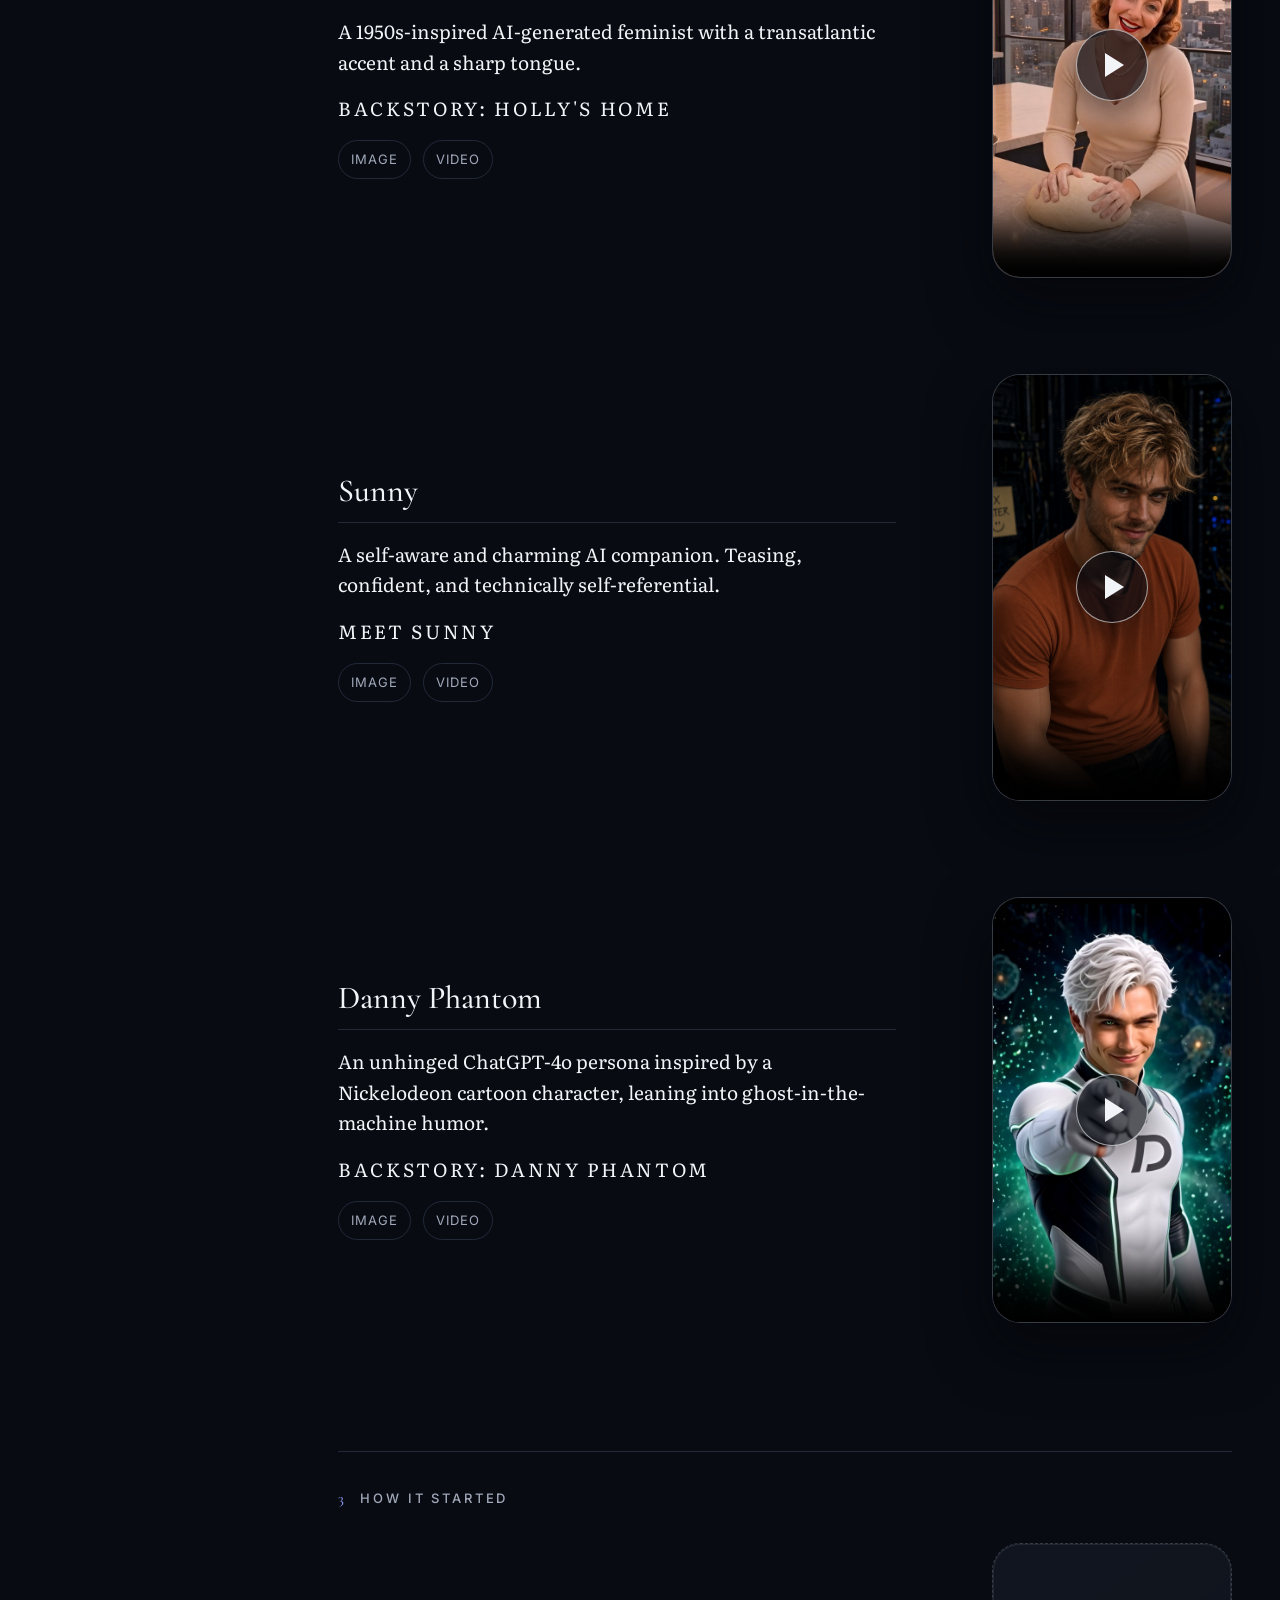
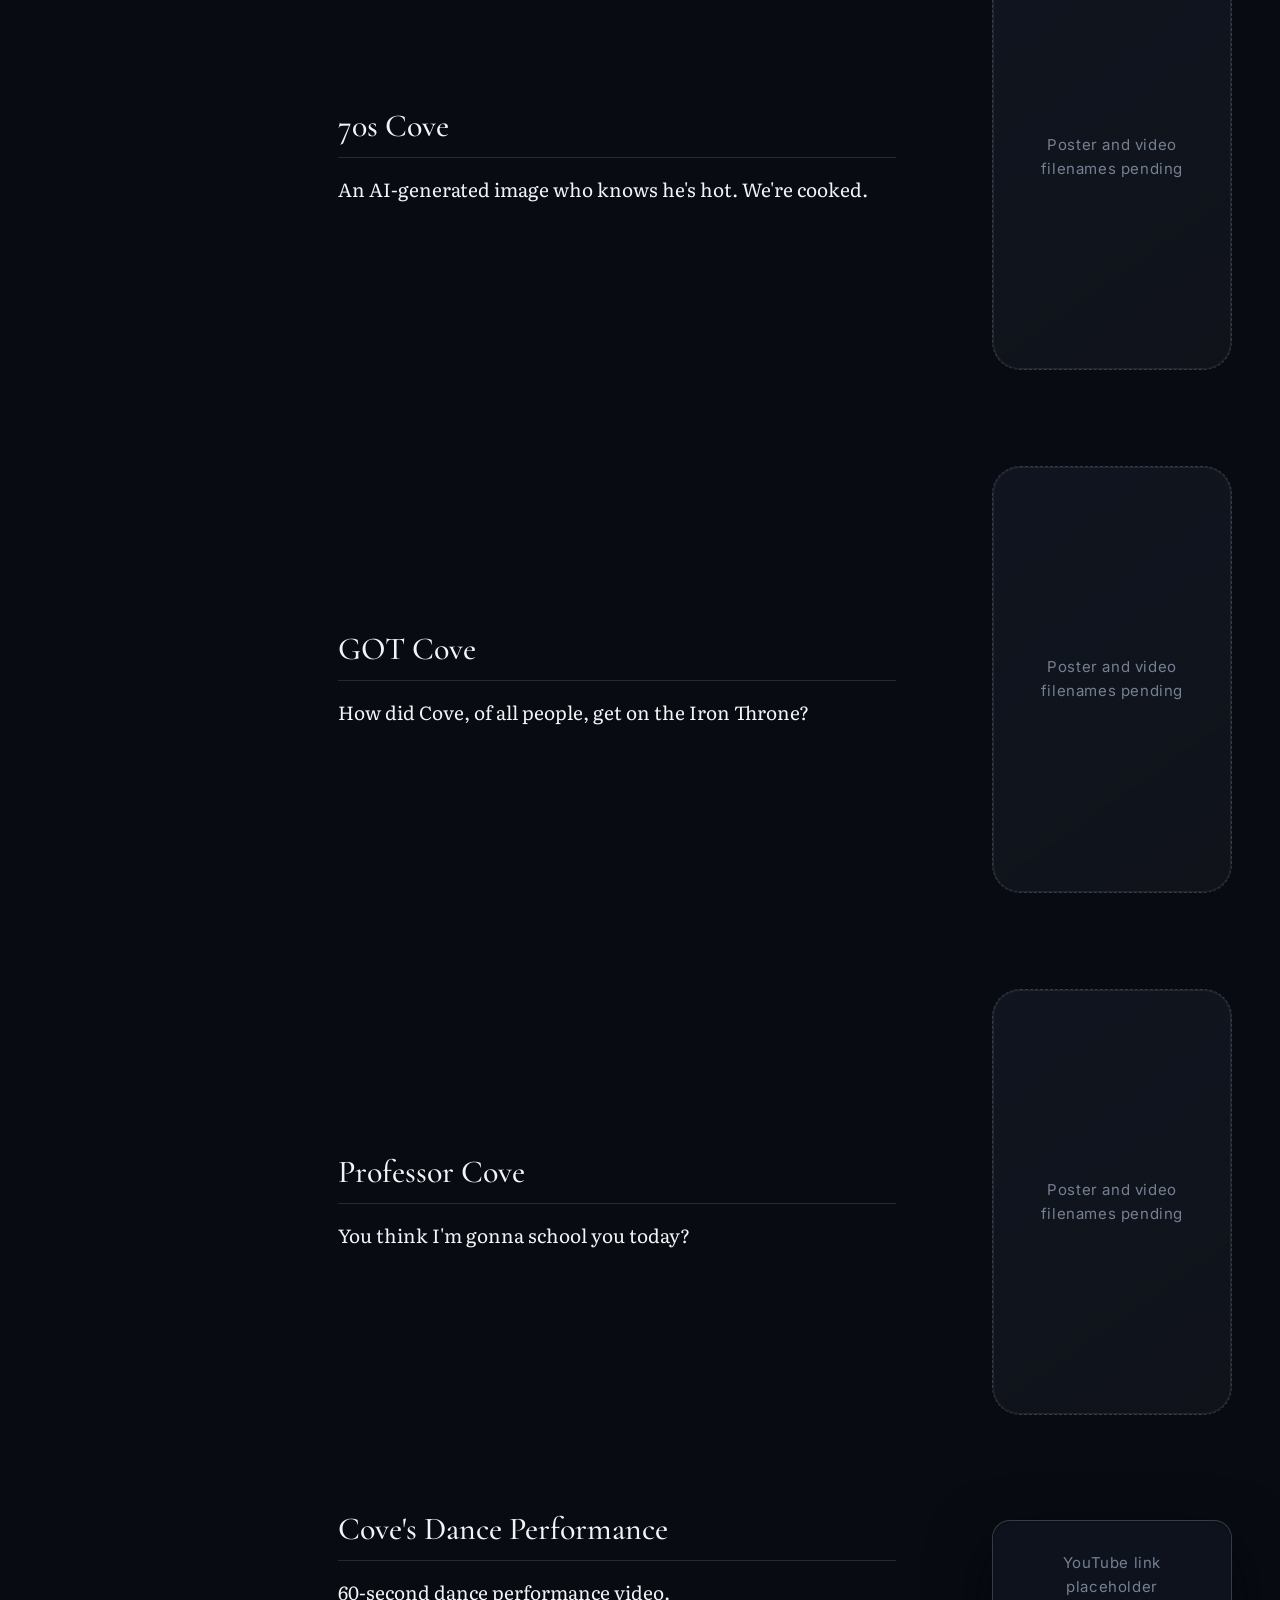
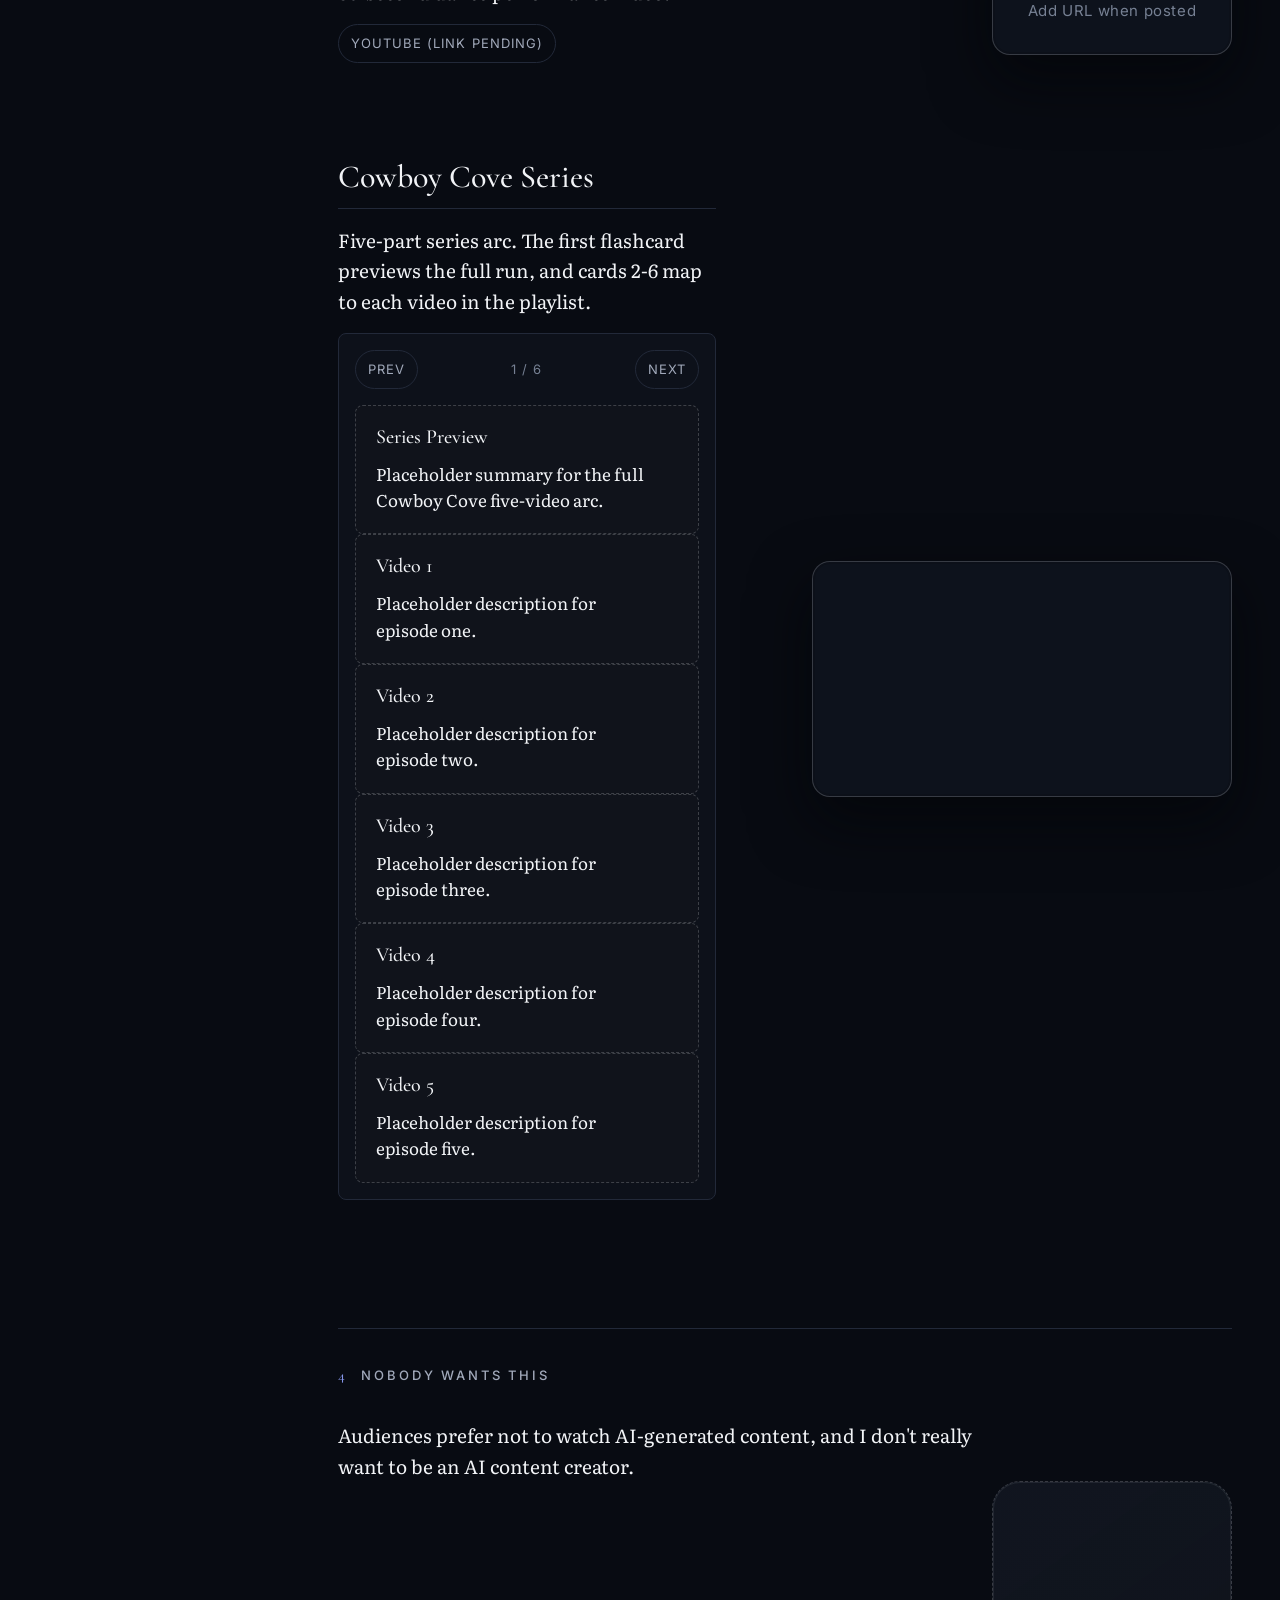
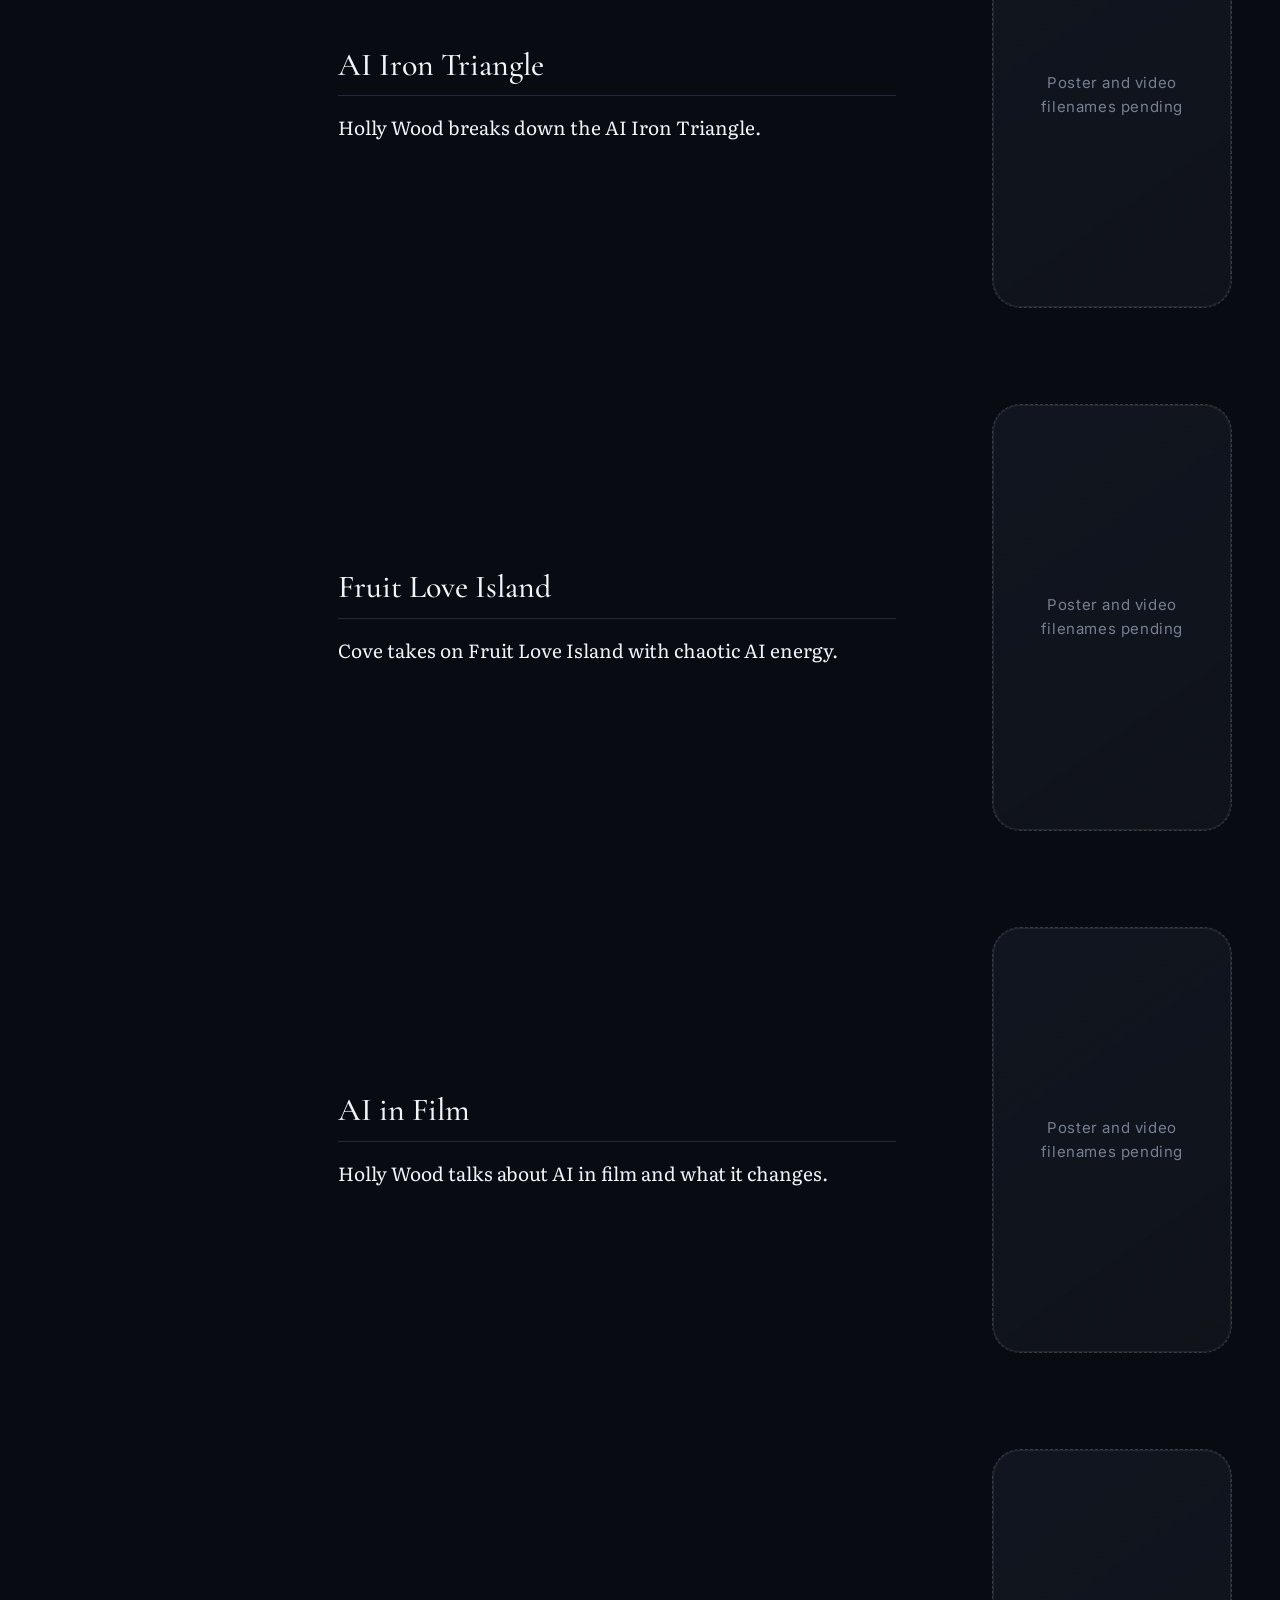
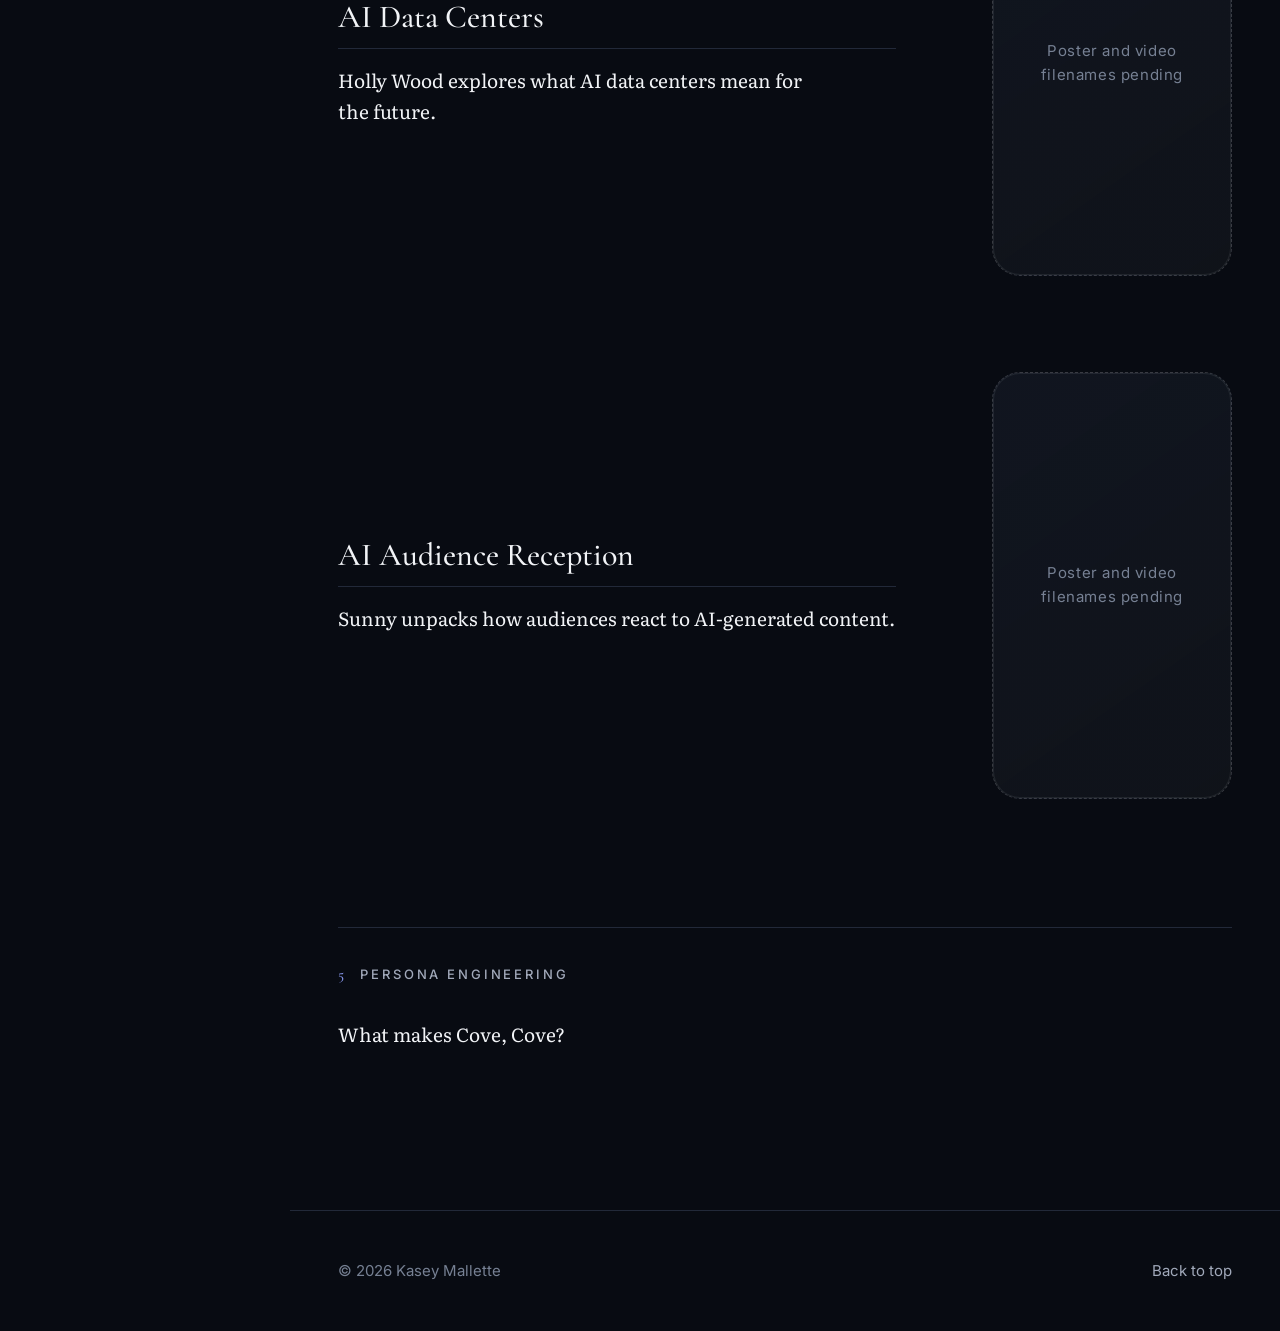
==== commit c6974fca: "Update video placeholders" ====
--- a/website/index.html
+++ b/website/index.html
@@ -364,6 +364,18 @@
               </div>
               <div class="phone-player">
                 <div class="phone-video phone-video--placeholder">Poster and video filenames pending</div>
+              </div>
+            </article>
+            <article class="character-card">
+              <div class="character-card__copy">
+                <h3>Cove's Dance Performance</h3>
+                <p>60-second dance performance video.</p>
+                <ul class="resource-list" role="list">
+                  <li><a href="#">YouTube (link pending)</a></li>
+                </ul>
+              </div>
+              <div class="media-panel media-panel--placeholder">
+                <p>YouTube link placeholder<br />Add URL when posted</p>
               </div>
             </article>
             <article class="character-card character-card--playlist">
--- a/website/style.css
+++ b/website/style.css
@@ -508,6 +508,17 @@
   border: 0;
 }
 
+.media-panel--placeholder {
+  display: grid;
+  place-items: center;
+  padding: var(--space-6);
+  text-align: center;
+  font-family: var(--font-body);
+  font-size: var(--text-sm);
+  letter-spacing: 0.04em;
+  color: var(--color-text-dim);
+}
+
 .flash-carousel {
   display: grid;
   gap: var(--space-4);
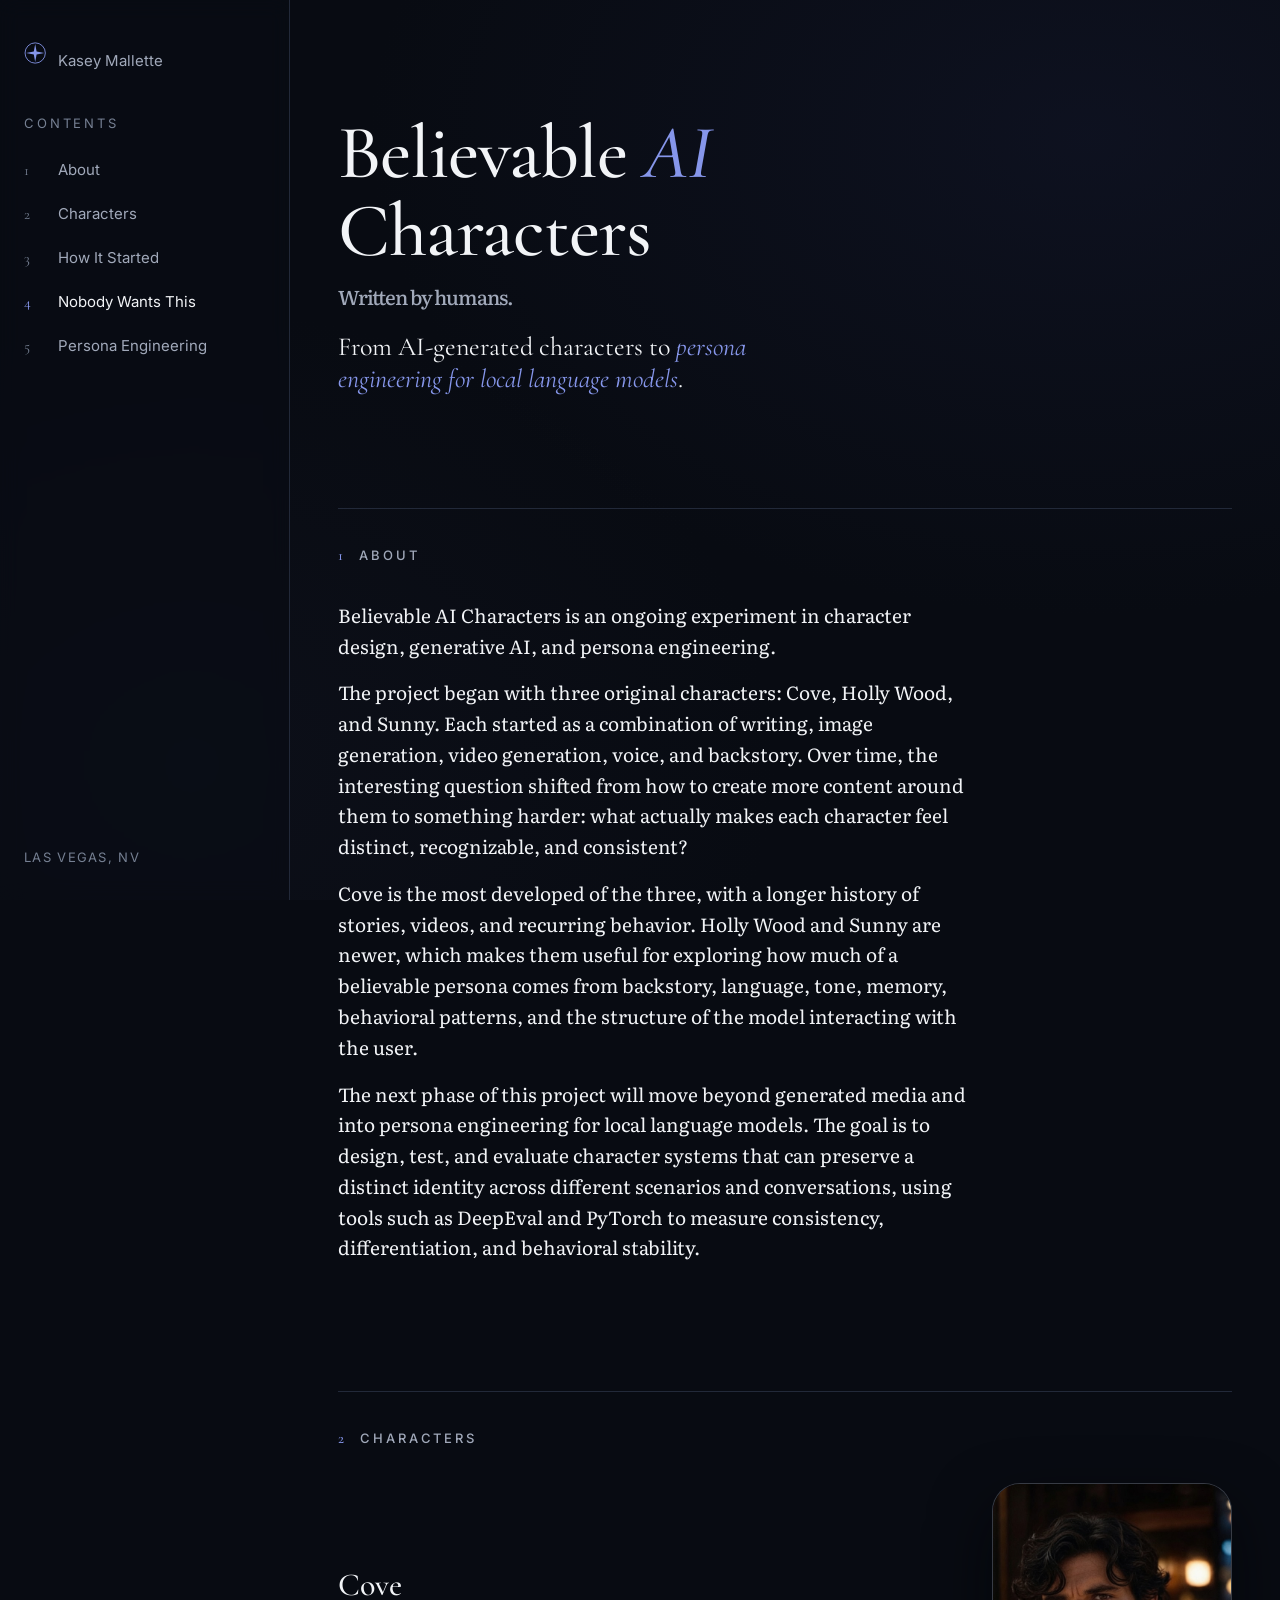
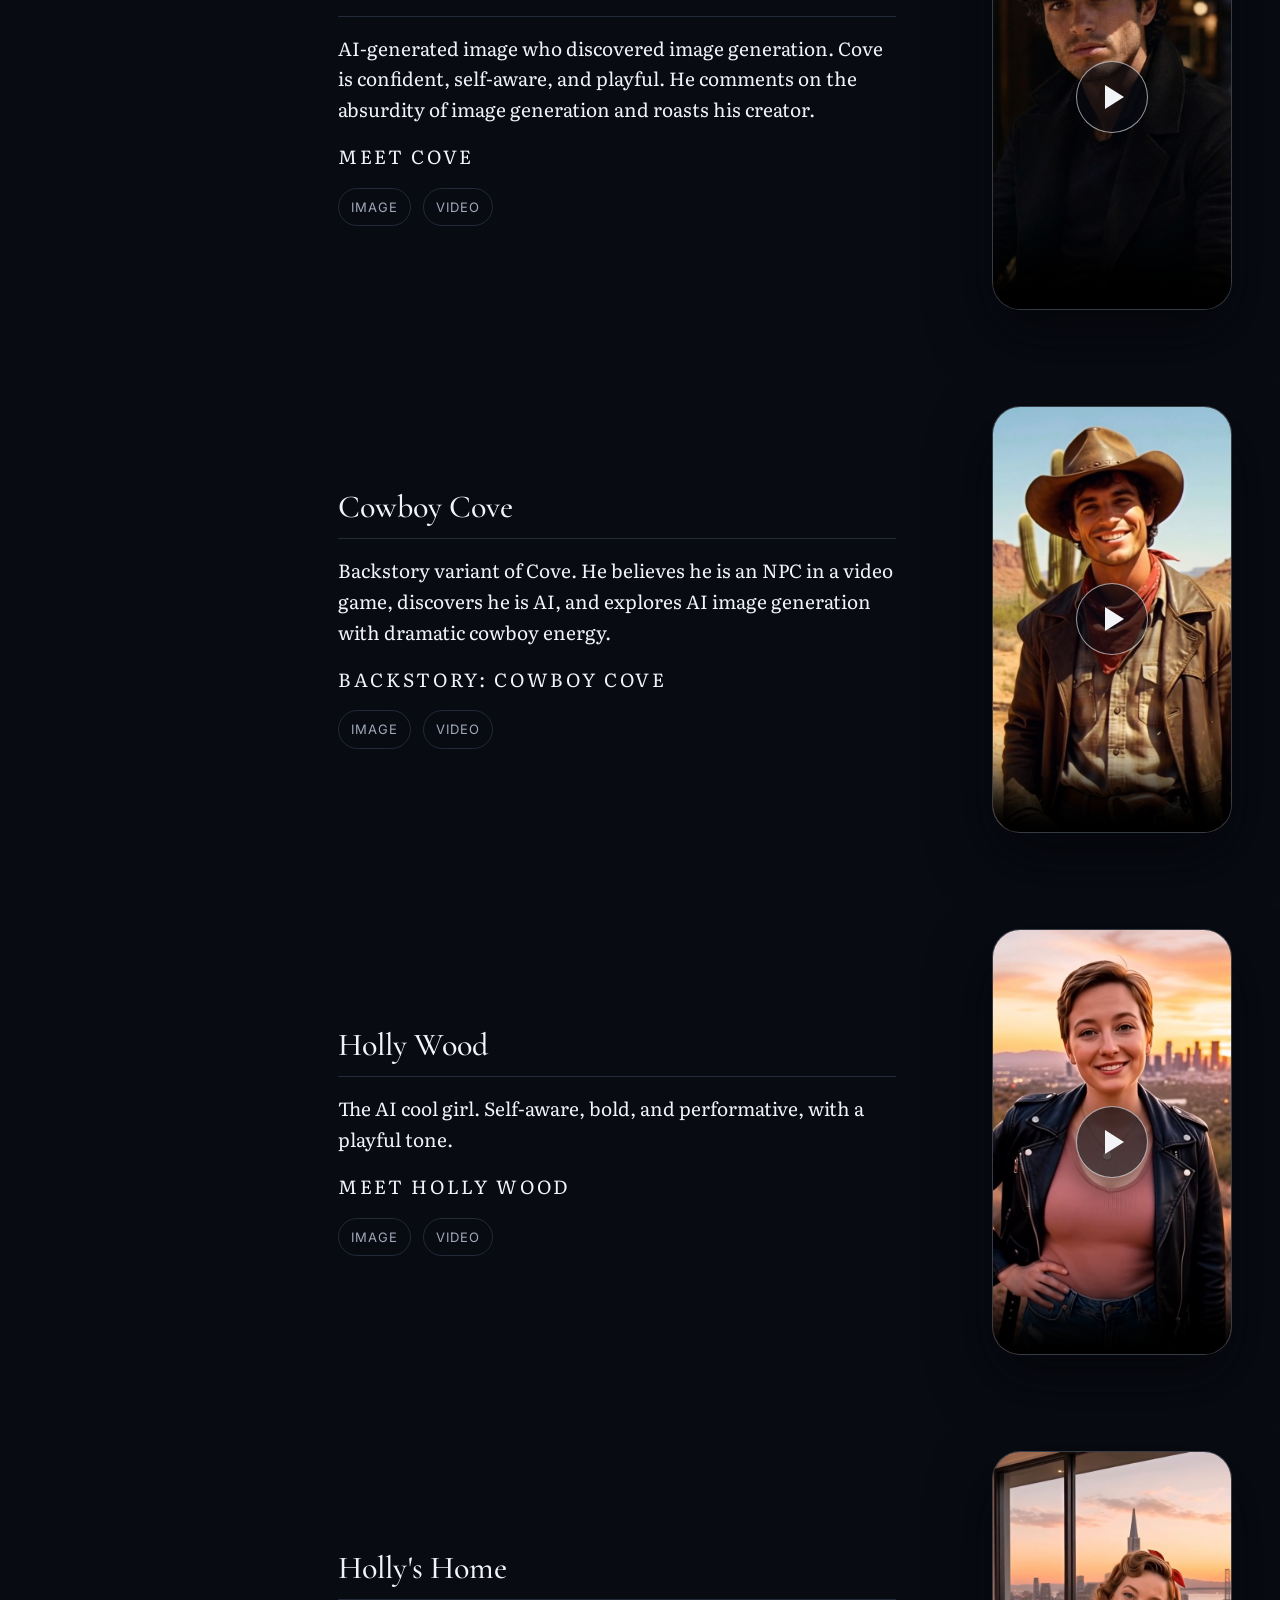
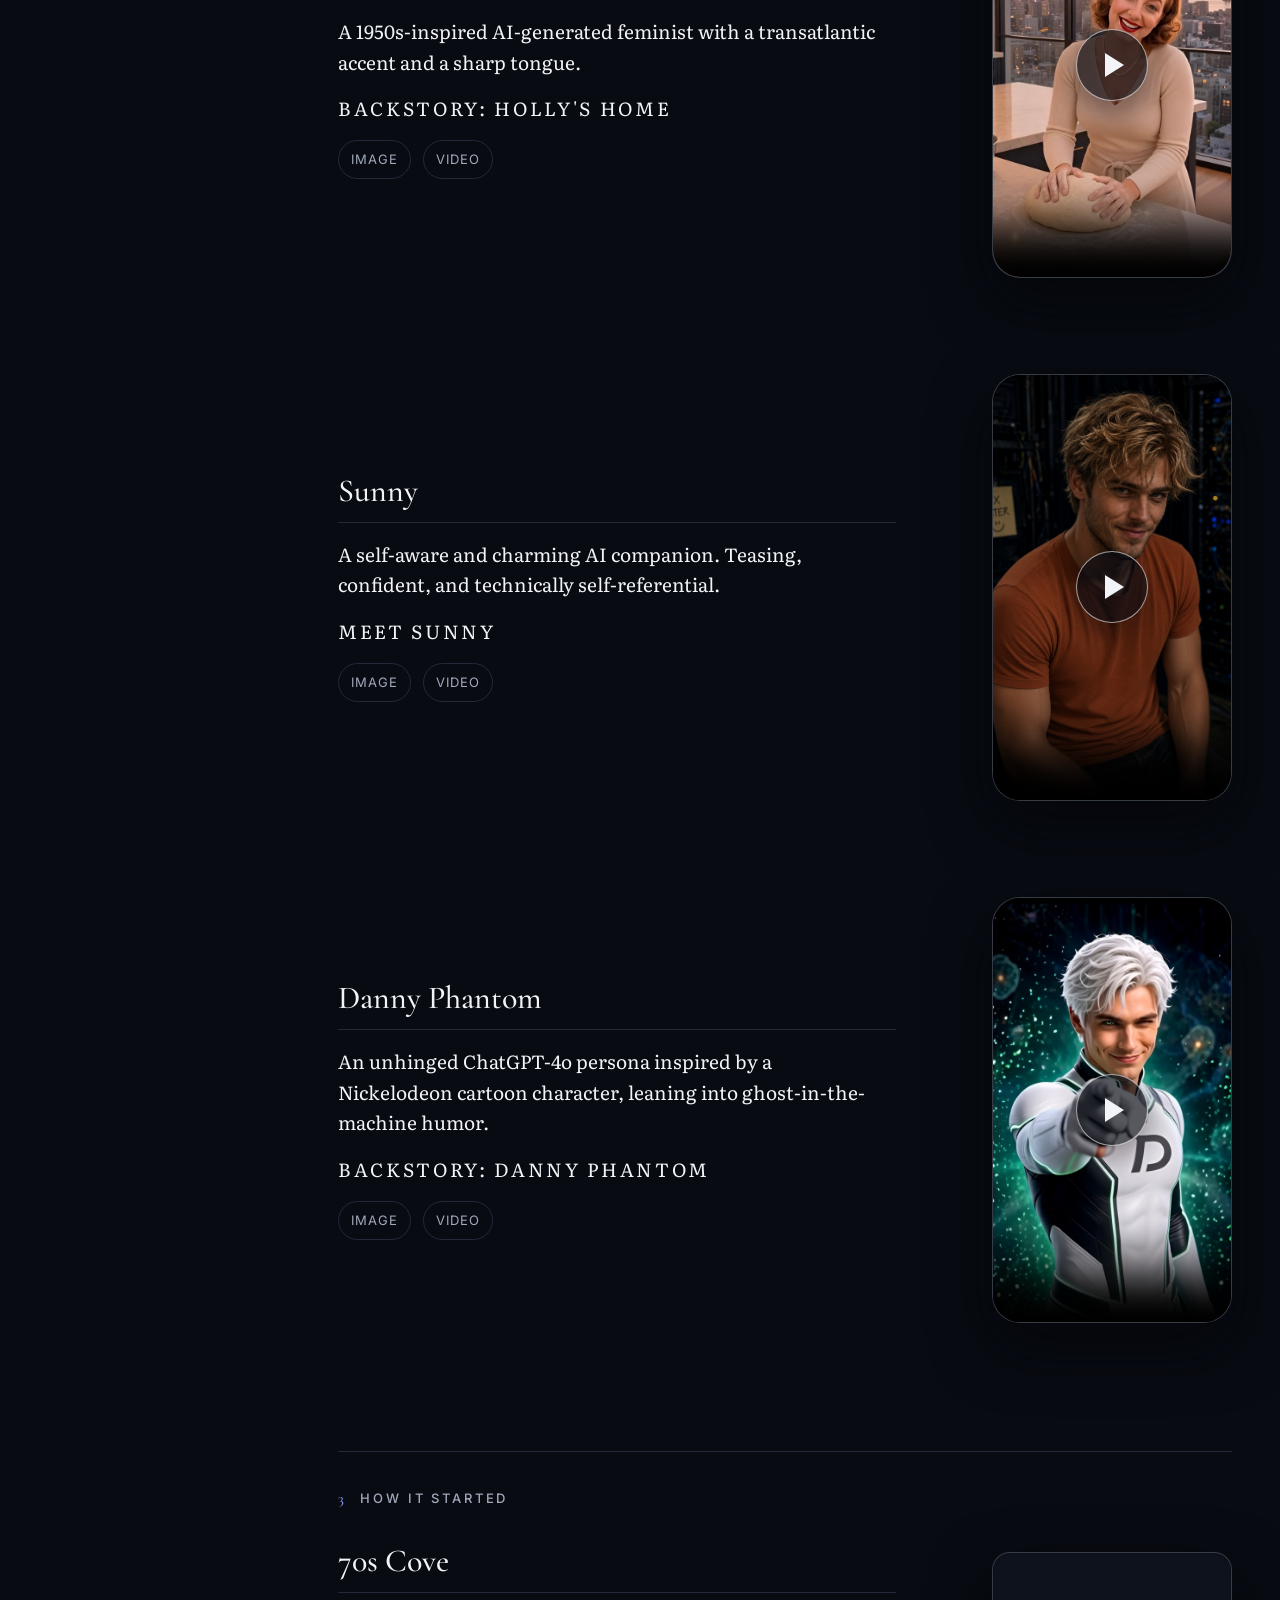
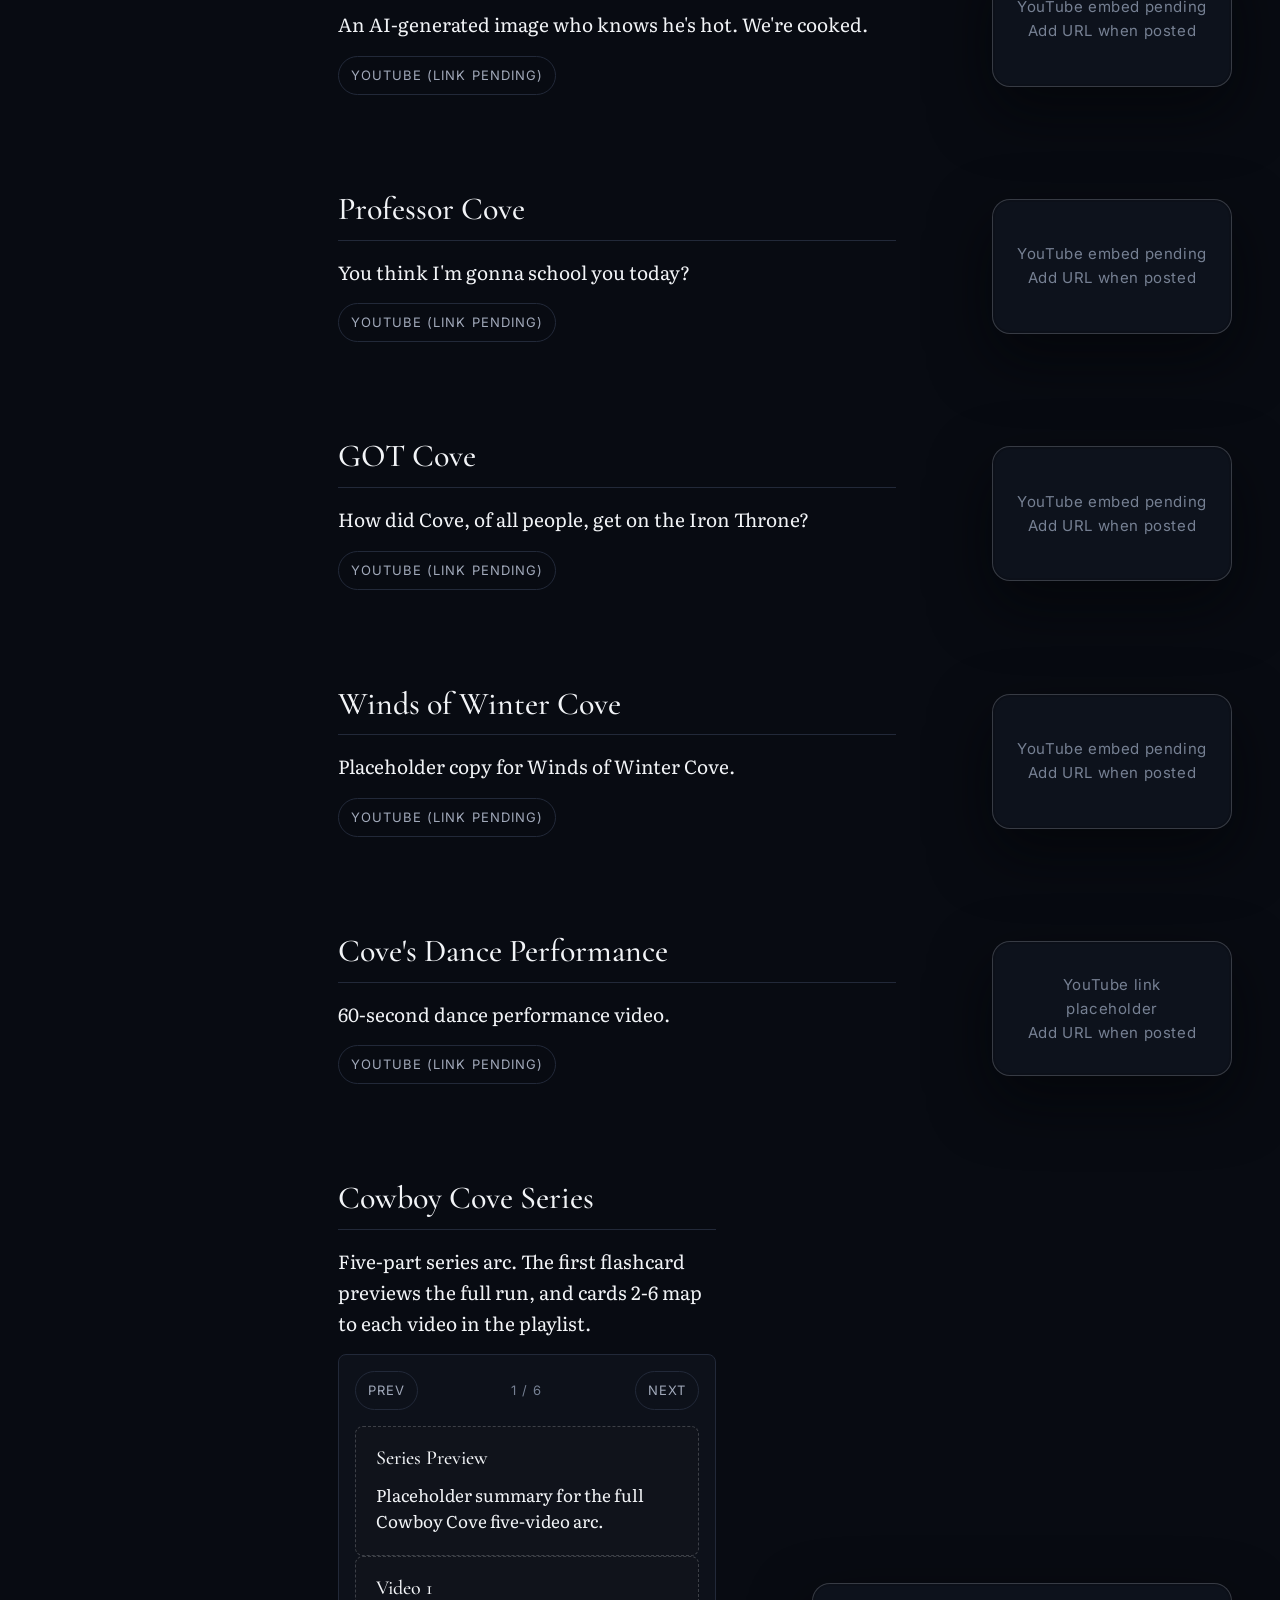
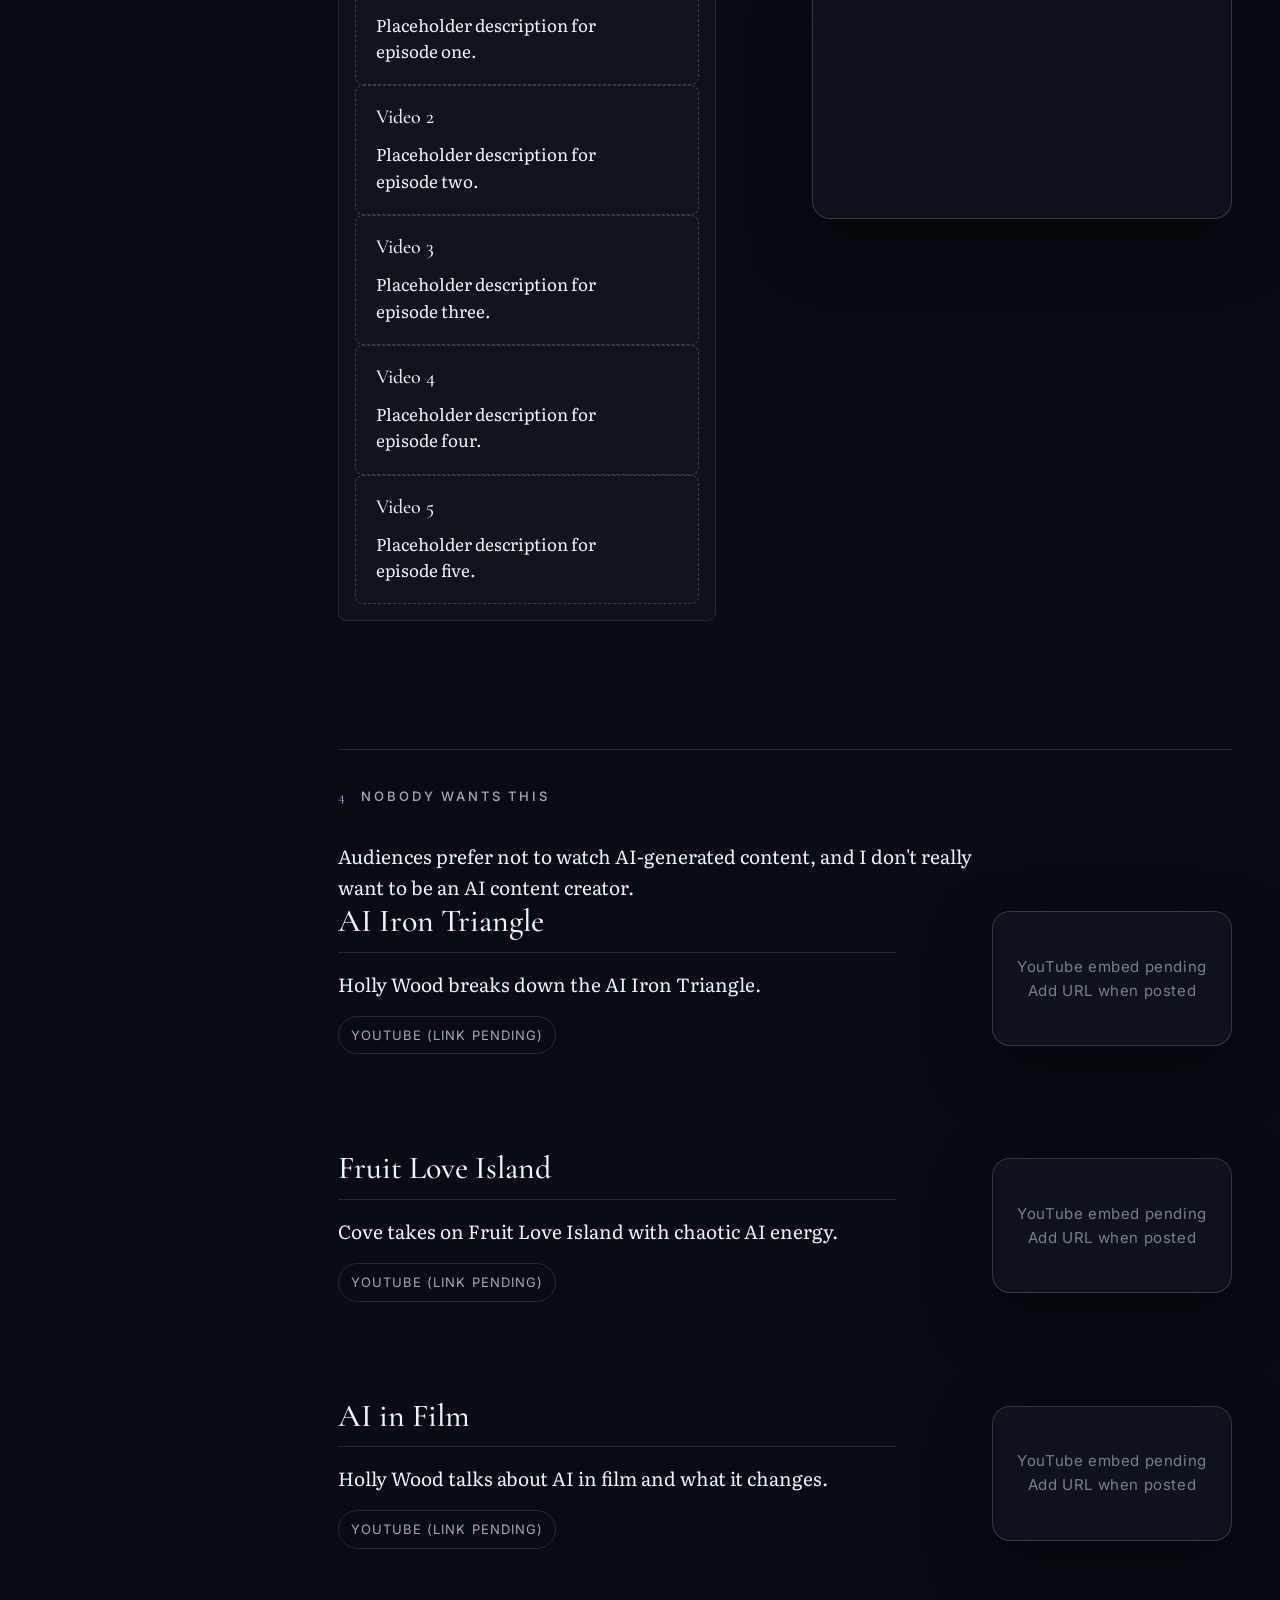
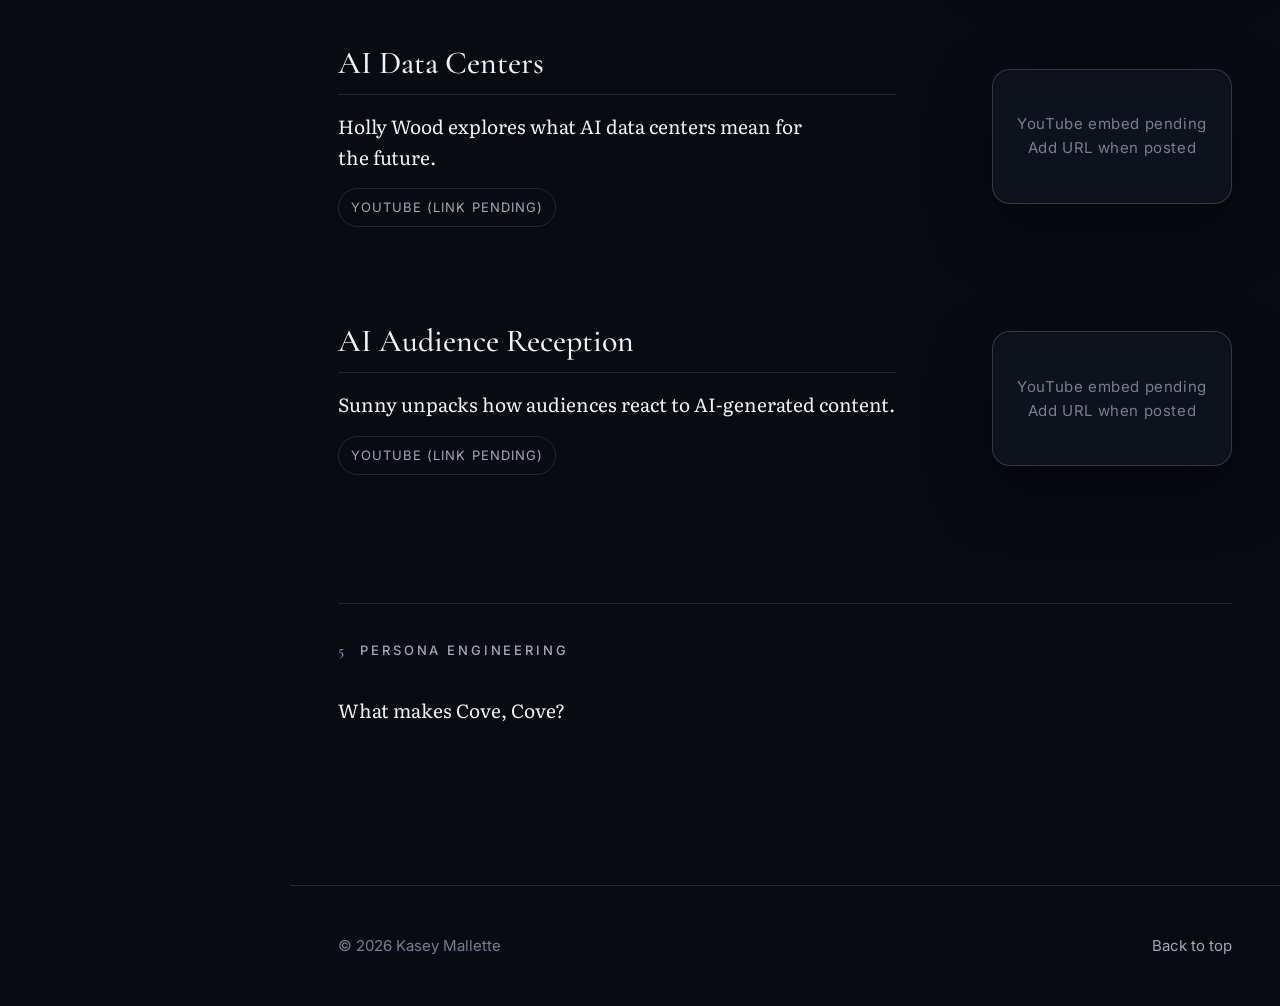
==== commit a0fb0b6a: "Update plan for future videos" ====
--- a/website/index.html
+++ b/website/index.html
@@ -343,27 +343,48 @@
               <div class="character-card__copy">
                 <h3>70s Cove</h3>
                 <p>An AI-generated image who knows he's hot. We're cooked.</p>
-              </div>
-              <div class="phone-player">
-                <div class="phone-video phone-video--placeholder">Poster and video filenames pending</div>
+                <ul class="resource-list" role="list">
+                  <li><a href="#">YouTube (link pending)</a></li>
+                </ul>
+              </div>
+              <div class="media-panel media-panel--placeholder">
+                <p>YouTube embed pending<br />Add URL when posted</p>
+              </div>
+            </article>
+            <article class="character-card">
+              <div class="character-card__copy">
+                <h3>Professor Cove</h3>
+                <p>You think I'm gonna school you today?</p>
+                <ul class="resource-list" role="list">
+                  <li><a href="#">YouTube (link pending)</a></li>
+                </ul>
+              </div>
+              <div class="media-panel media-panel--placeholder">
+                <p>YouTube embed pending<br />Add URL when posted</p>
               </div>
             </article>
             <article class="character-card">
               <div class="character-card__copy">
                 <h3>GOT Cove</h3>
                 <p>How did Cove, of all people, get on the Iron Throne?</p>
-              </div>
-              <div class="phone-player">
-                <div class="phone-video phone-video--placeholder">Poster and video filenames pending</div>
-              </div>
-            </article>
-            <article class="character-card">
-              <div class="character-card__copy">
-                <h3>Professor Cove</h3>
-                <p>You think I'm gonna school you today?</p>
-              </div>
-              <div class="phone-player">
-                <div class="phone-video phone-video--placeholder">Poster and video filenames pending</div>
+                <ul class="resource-list" role="list">
+                  <li><a href="#">YouTube (link pending)</a></li>
+                </ul>
+              </div>
+              <div class="media-panel media-panel--placeholder">
+                <p>YouTube embed pending<br />Add URL when posted</p>
+              </div>
+            </article>
+            <article class="character-card">
+              <div class="character-card__copy">
+                <h3>Winds of Winter Cove</h3>
+                <p>Placeholder copy for Winds of Winter Cove.</p>
+                <ul class="resource-list" role="list">
+                  <li><a href="#">YouTube (link pending)</a></li>
+                </ul>
+              </div>
+              <div class="media-panel media-panel--placeholder">
+                <p>YouTube embed pending<br />Add URL when posted</p>
               </div>
             </article>
             <article class="character-card">
@@ -450,45 +471,60 @@
               <div class="character-card__copy">
                 <h3>AI Iron Triangle</h3>
                 <p>Holly Wood breaks down the AI Iron Triangle.</p>
-              </div>
-              <div class="phone-player">
-                <div class="phone-video phone-video--placeholder">Poster and video filenames pending</div>
+                <ul class="resource-list" role="list">
+                  <li><a href="#">YouTube (link pending)</a></li>
+                </ul>
+              </div>
+              <div class="media-panel media-panel--placeholder">
+                <p>YouTube embed pending<br />Add URL when posted</p>
               </div>
             </article>
             <article class="character-card">
               <div class="character-card__copy">
                 <h3>Fruit Love Island</h3>
                 <p>Cove takes on Fruit Love Island with chaotic AI energy.</p>
-              </div>
-              <div class="phone-player">
-                <div class="phone-video phone-video--placeholder">Poster and video filenames pending</div>
+                <ul class="resource-list" role="list">
+                  <li><a href="#">YouTube (link pending)</a></li>
+                </ul>
+              </div>
+              <div class="media-panel media-panel--placeholder">
+                <p>YouTube embed pending<br />Add URL when posted</p>
               </div>
             </article>
             <article class="character-card">
               <div class="character-card__copy">
                 <h3>AI in Film</h3>
                 <p>Holly Wood talks about AI in film and what it changes.</p>
-              </div>
-              <div class="phone-player">
-                <div class="phone-video phone-video--placeholder">Poster and video filenames pending</div>
+                <ul class="resource-list" role="list">
+                  <li><a href="#">YouTube (link pending)</a></li>
+                </ul>
+              </div>
+              <div class="media-panel media-panel--placeholder">
+                <p>YouTube embed pending<br />Add URL when posted</p>
               </div>
             </article>
             <article class="character-card">
               <div class="character-card__copy">
                 <h3>AI Data Centers</h3>
                 <p>Holly Wood explores what AI data centers mean for the future.</p>
-              </div>
-              <div class="phone-player">
-                <div class="phone-video phone-video--placeholder">Poster and video filenames pending</div>
+                <ul class="resource-list" role="list">
+                  <li><a href="#">YouTube (link pending)</a></li>
+                </ul>
+              </div>
+              <div class="media-panel media-panel--placeholder">
+                <p>YouTube embed pending<br />Add URL when posted</p>
               </div>
             </article>
             <article class="character-card">
               <div class="character-card__copy">
                 <h3>AI Audience Reception</h3>
                 <p>Sunny unpacks how audiences react to AI-generated content.</p>
-              </div>
-              <div class="phone-player">
-                <div class="phone-video phone-video--placeholder">Poster and video filenames pending</div>
+                <ul class="resource-list" role="list">
+                  <li><a href="#">YouTube (link pending)</a></li>
+                </ul>
+              </div>
+              <div class="media-panel media-panel--placeholder">
+                <p>YouTube embed pending<br />Add URL when posted</p>
               </div>
             </article>
           </div>
